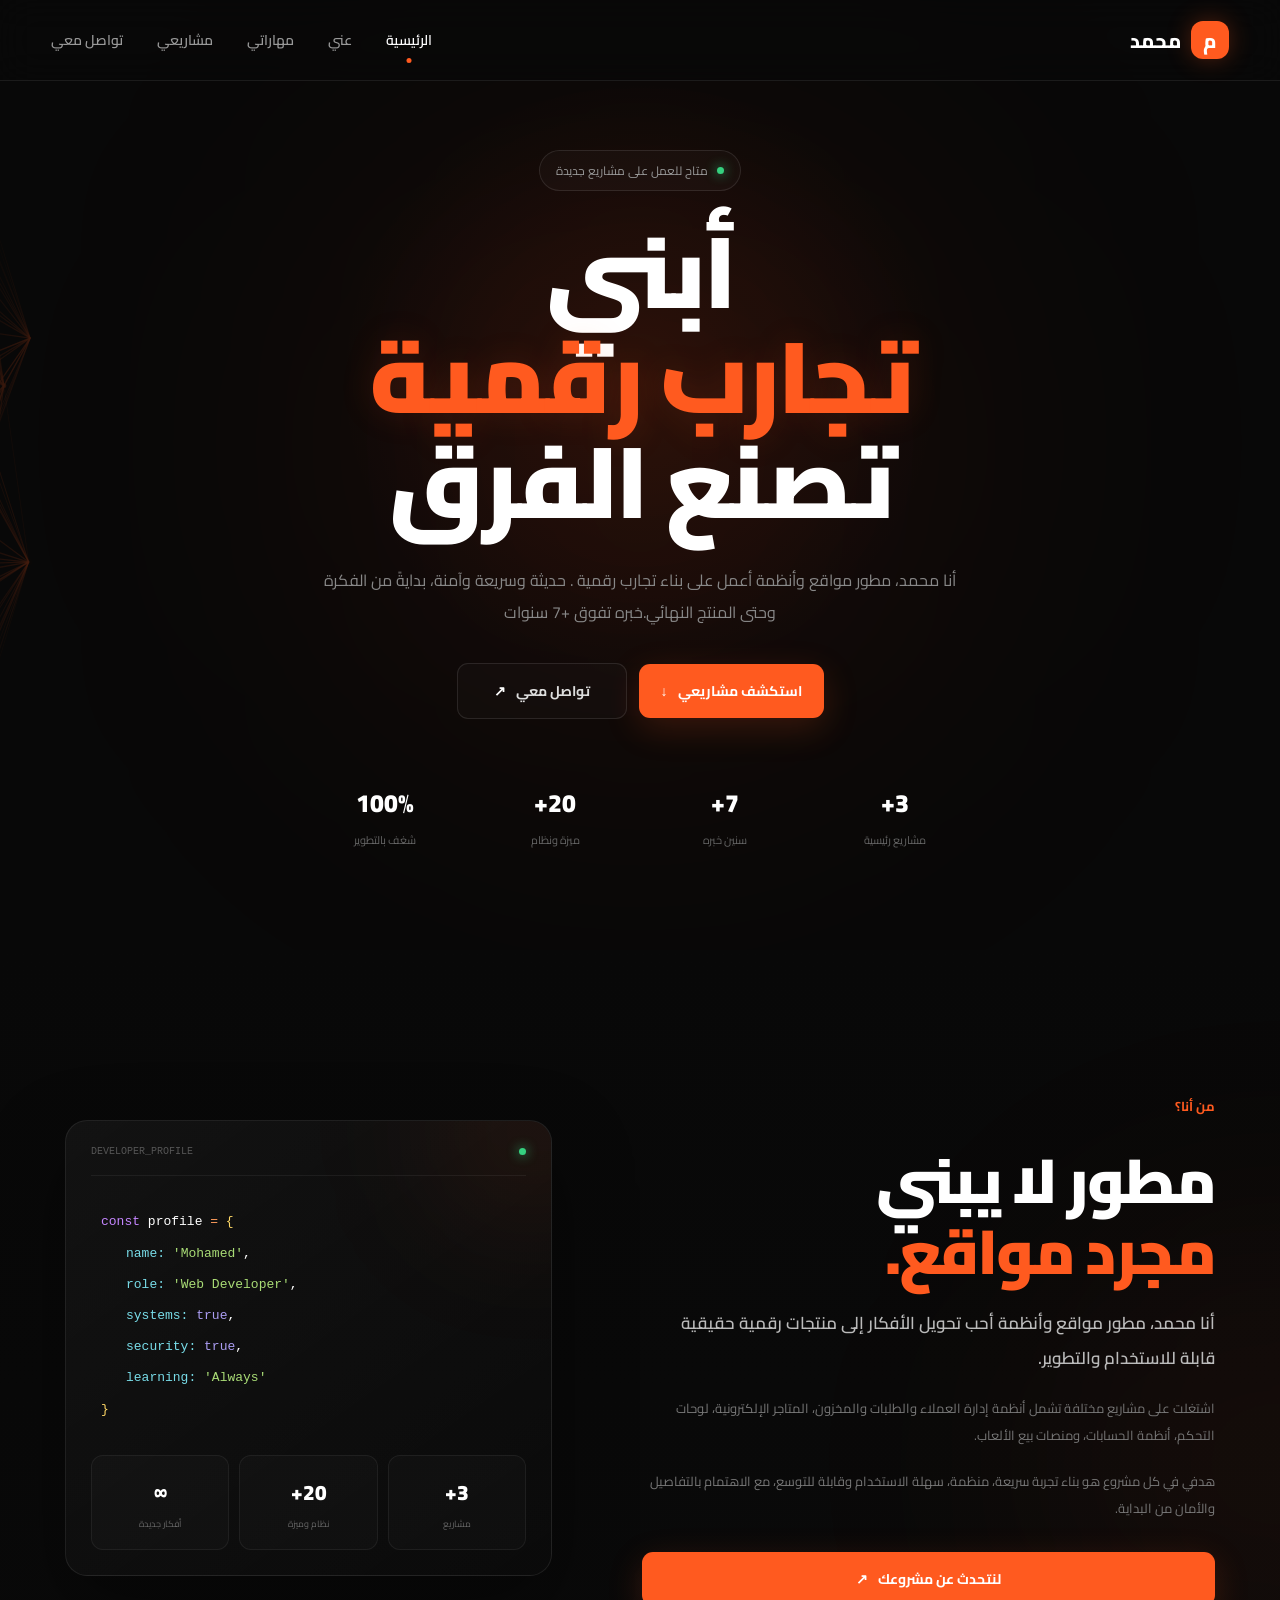
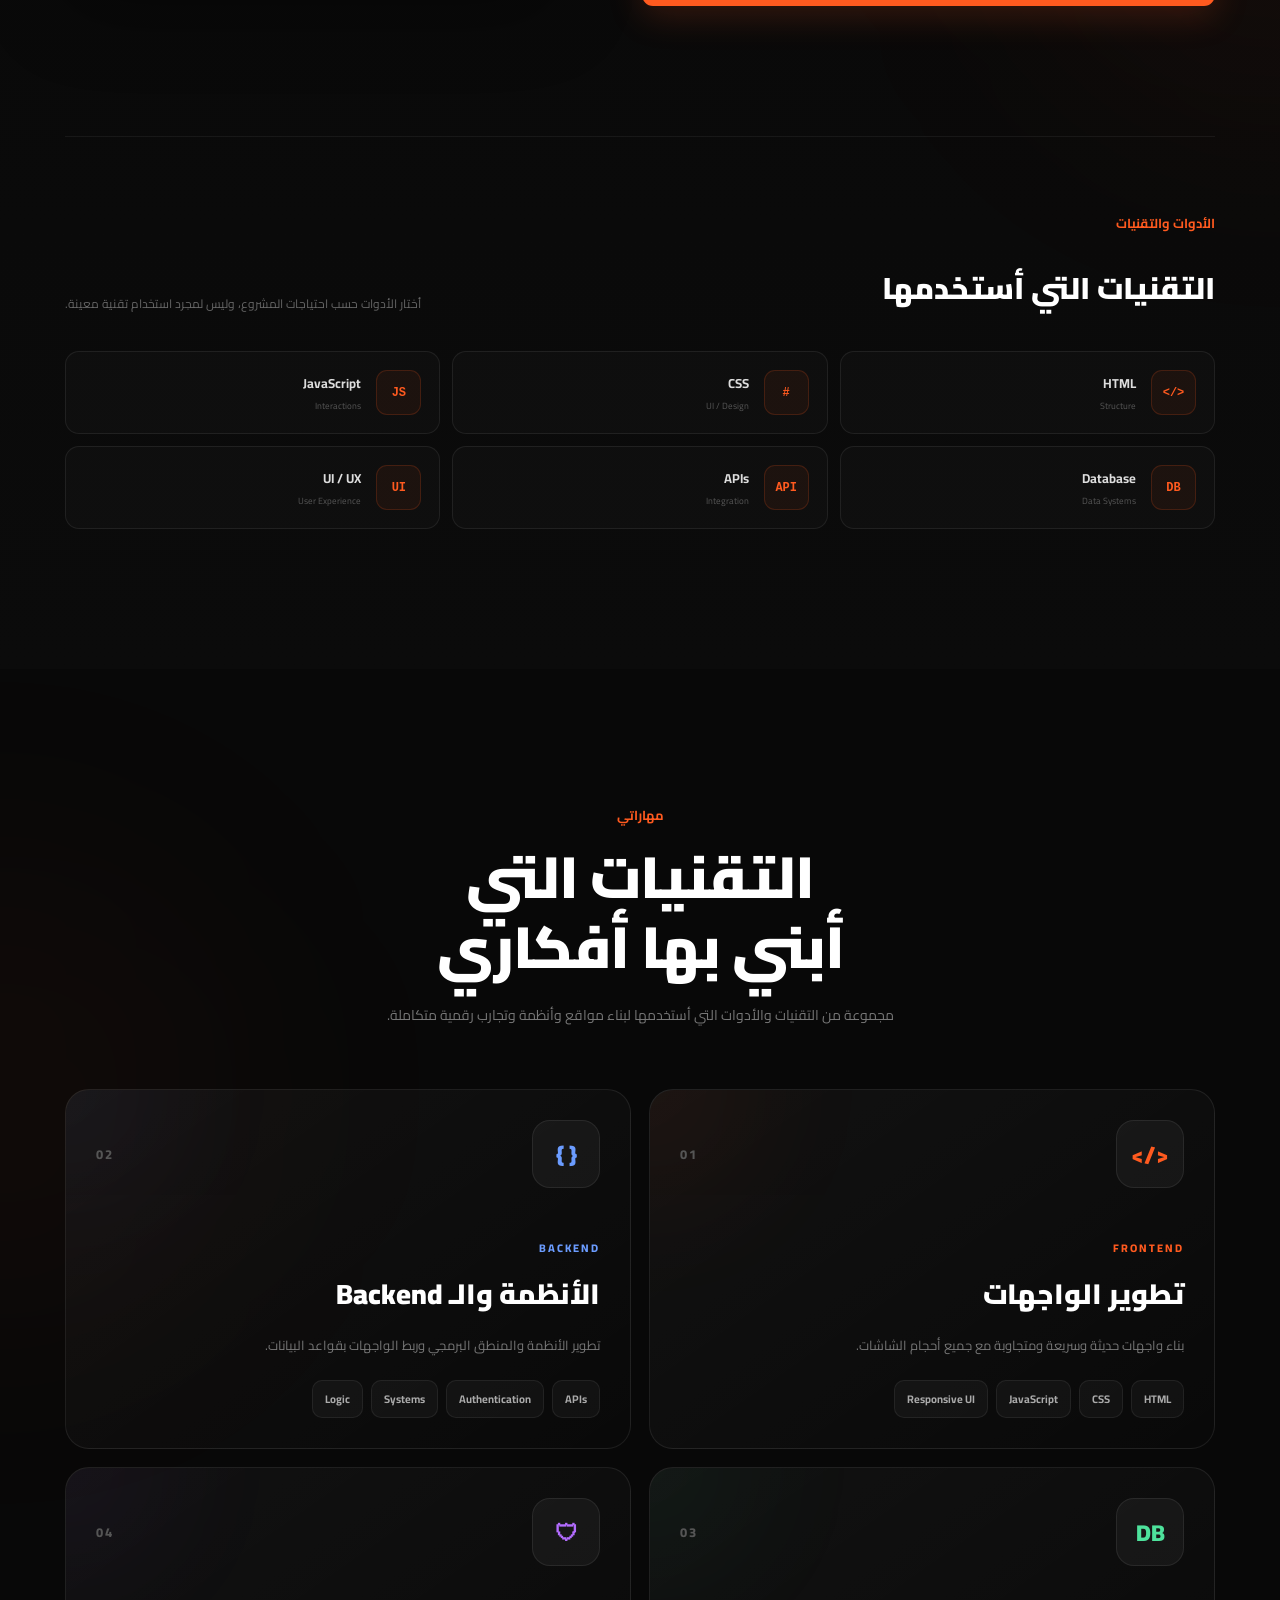
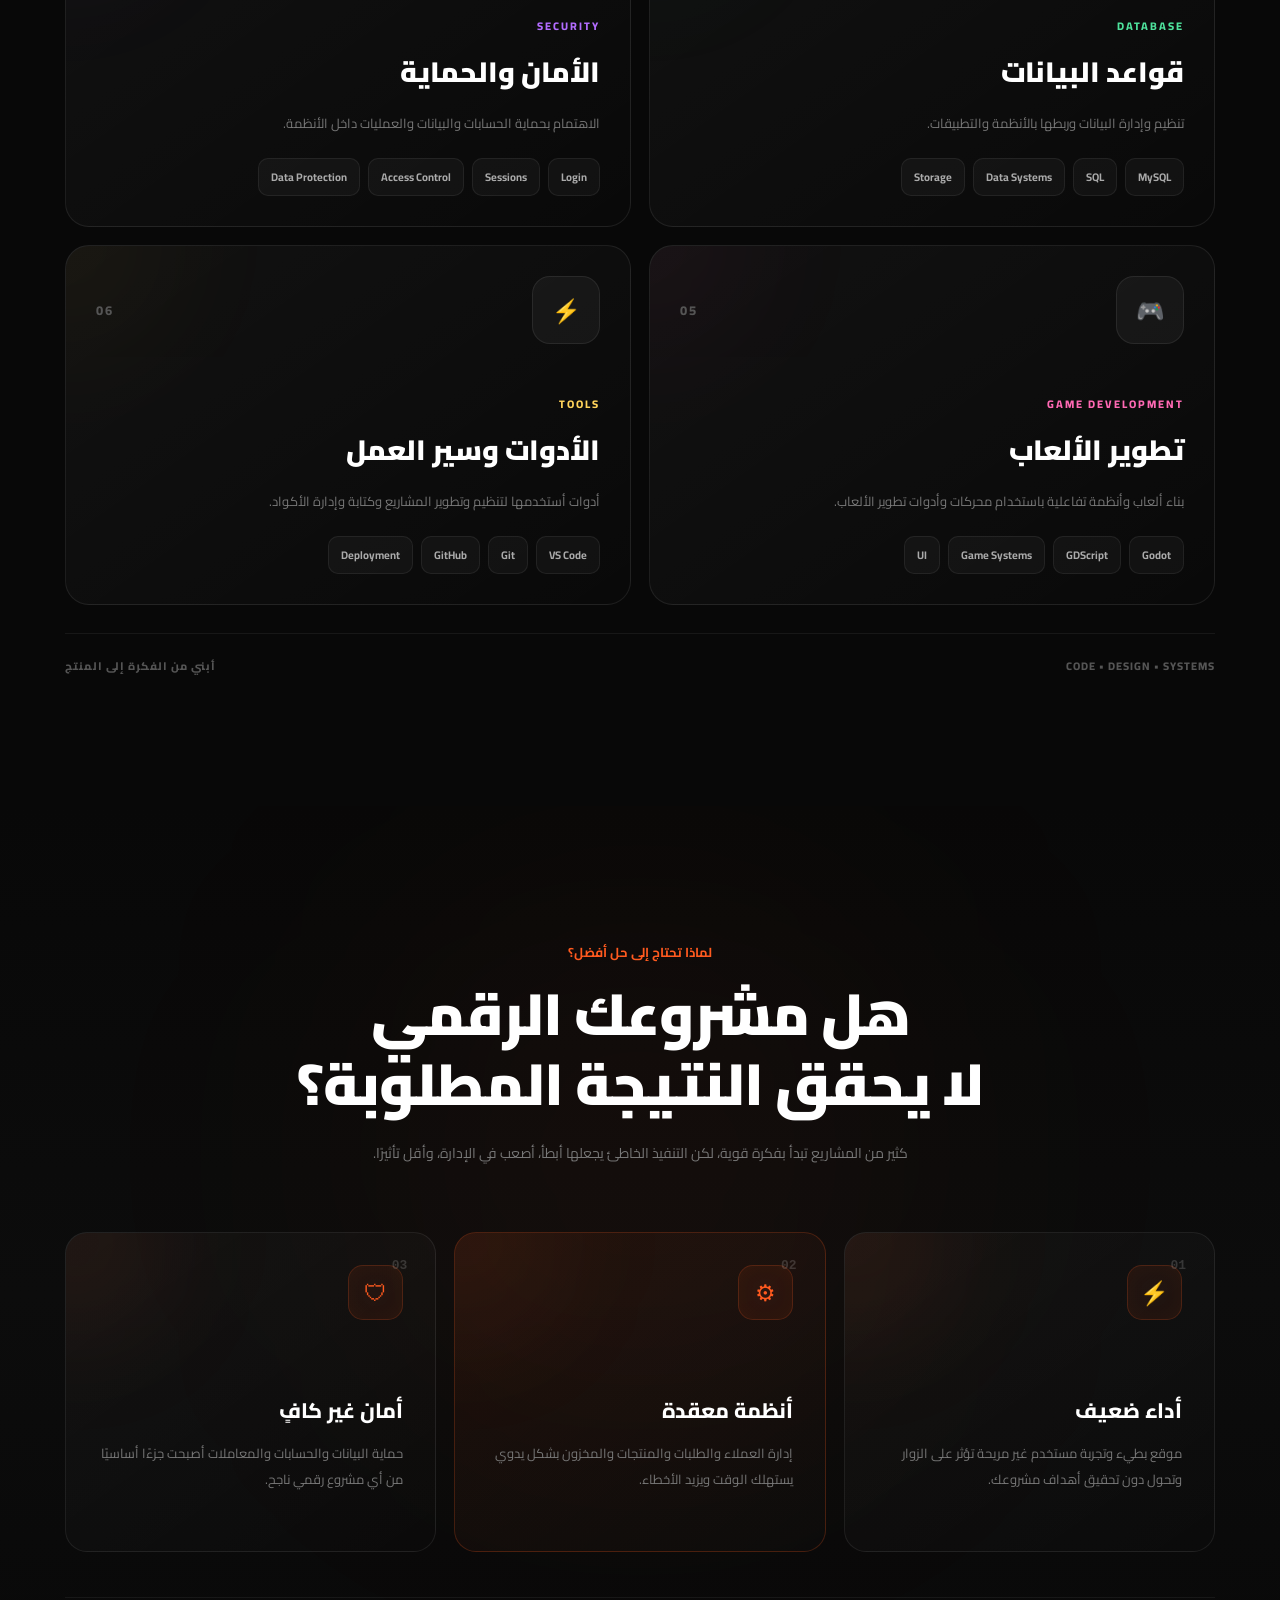
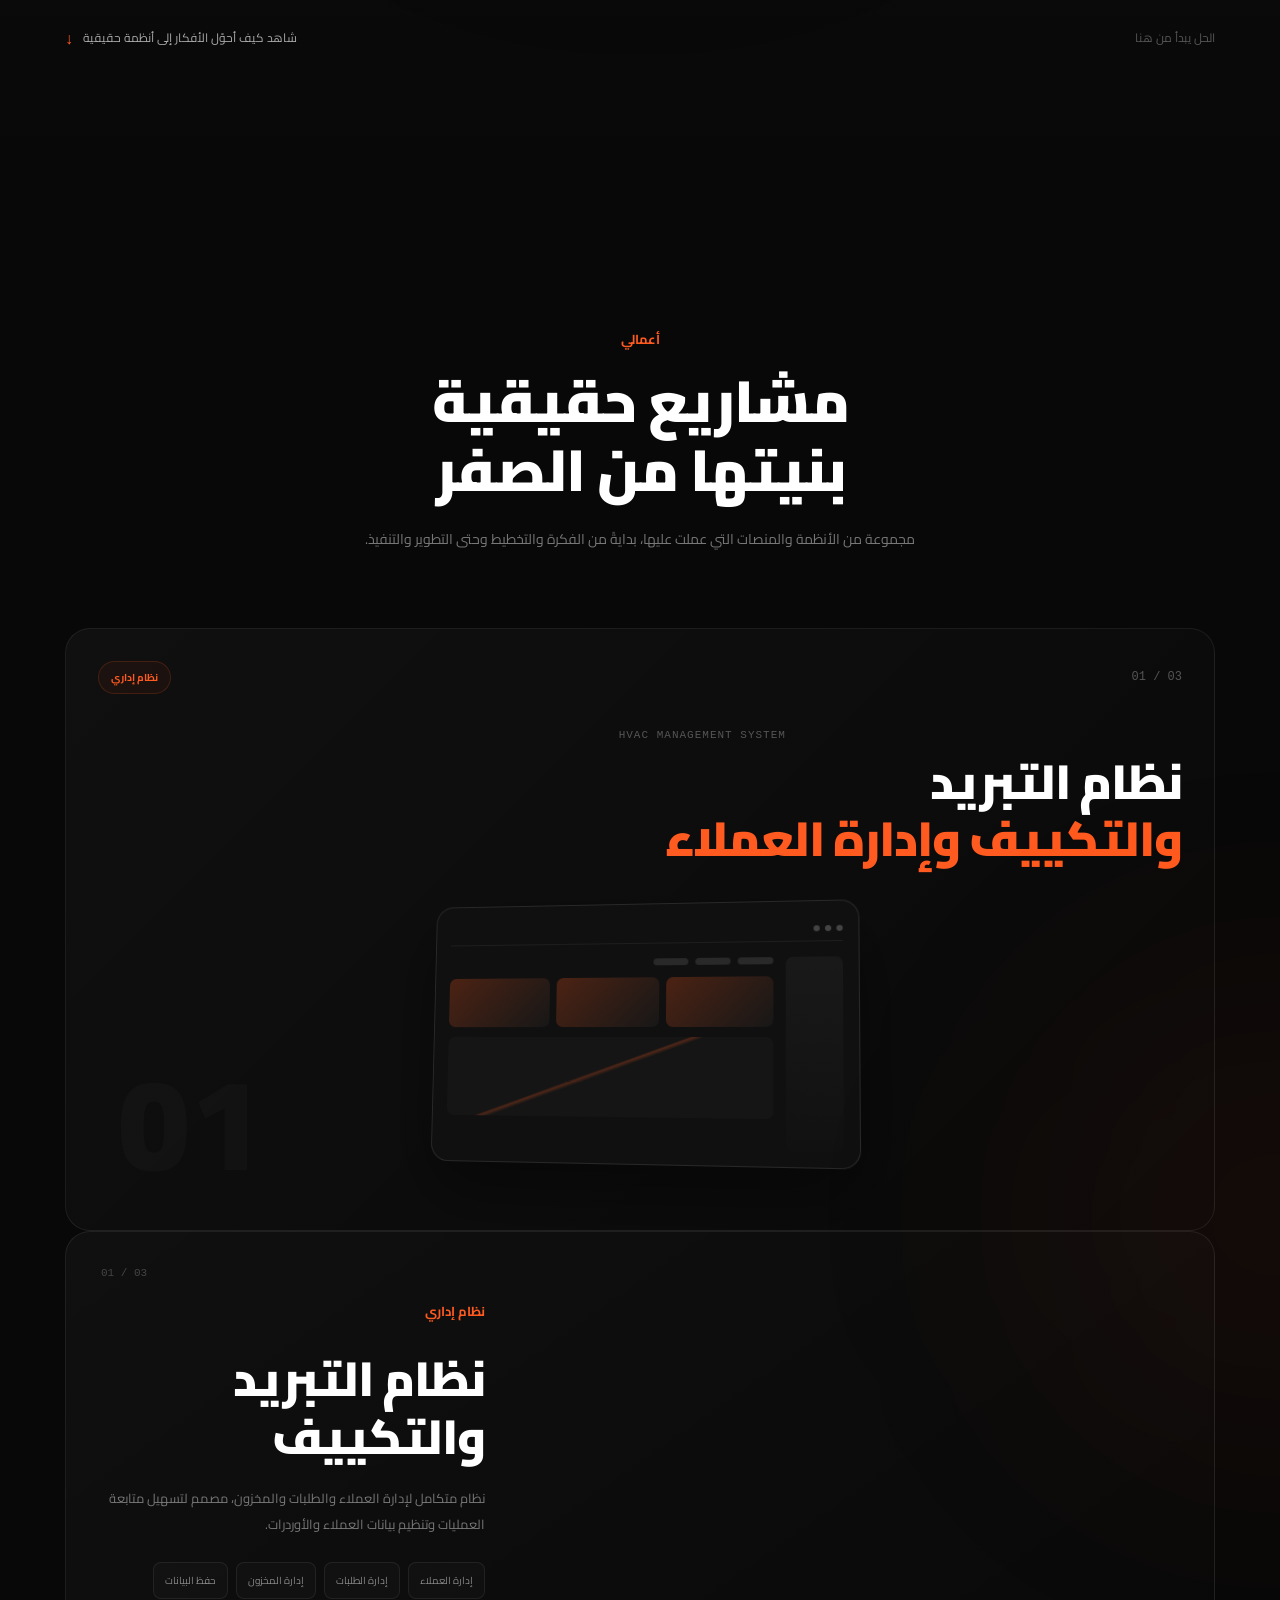
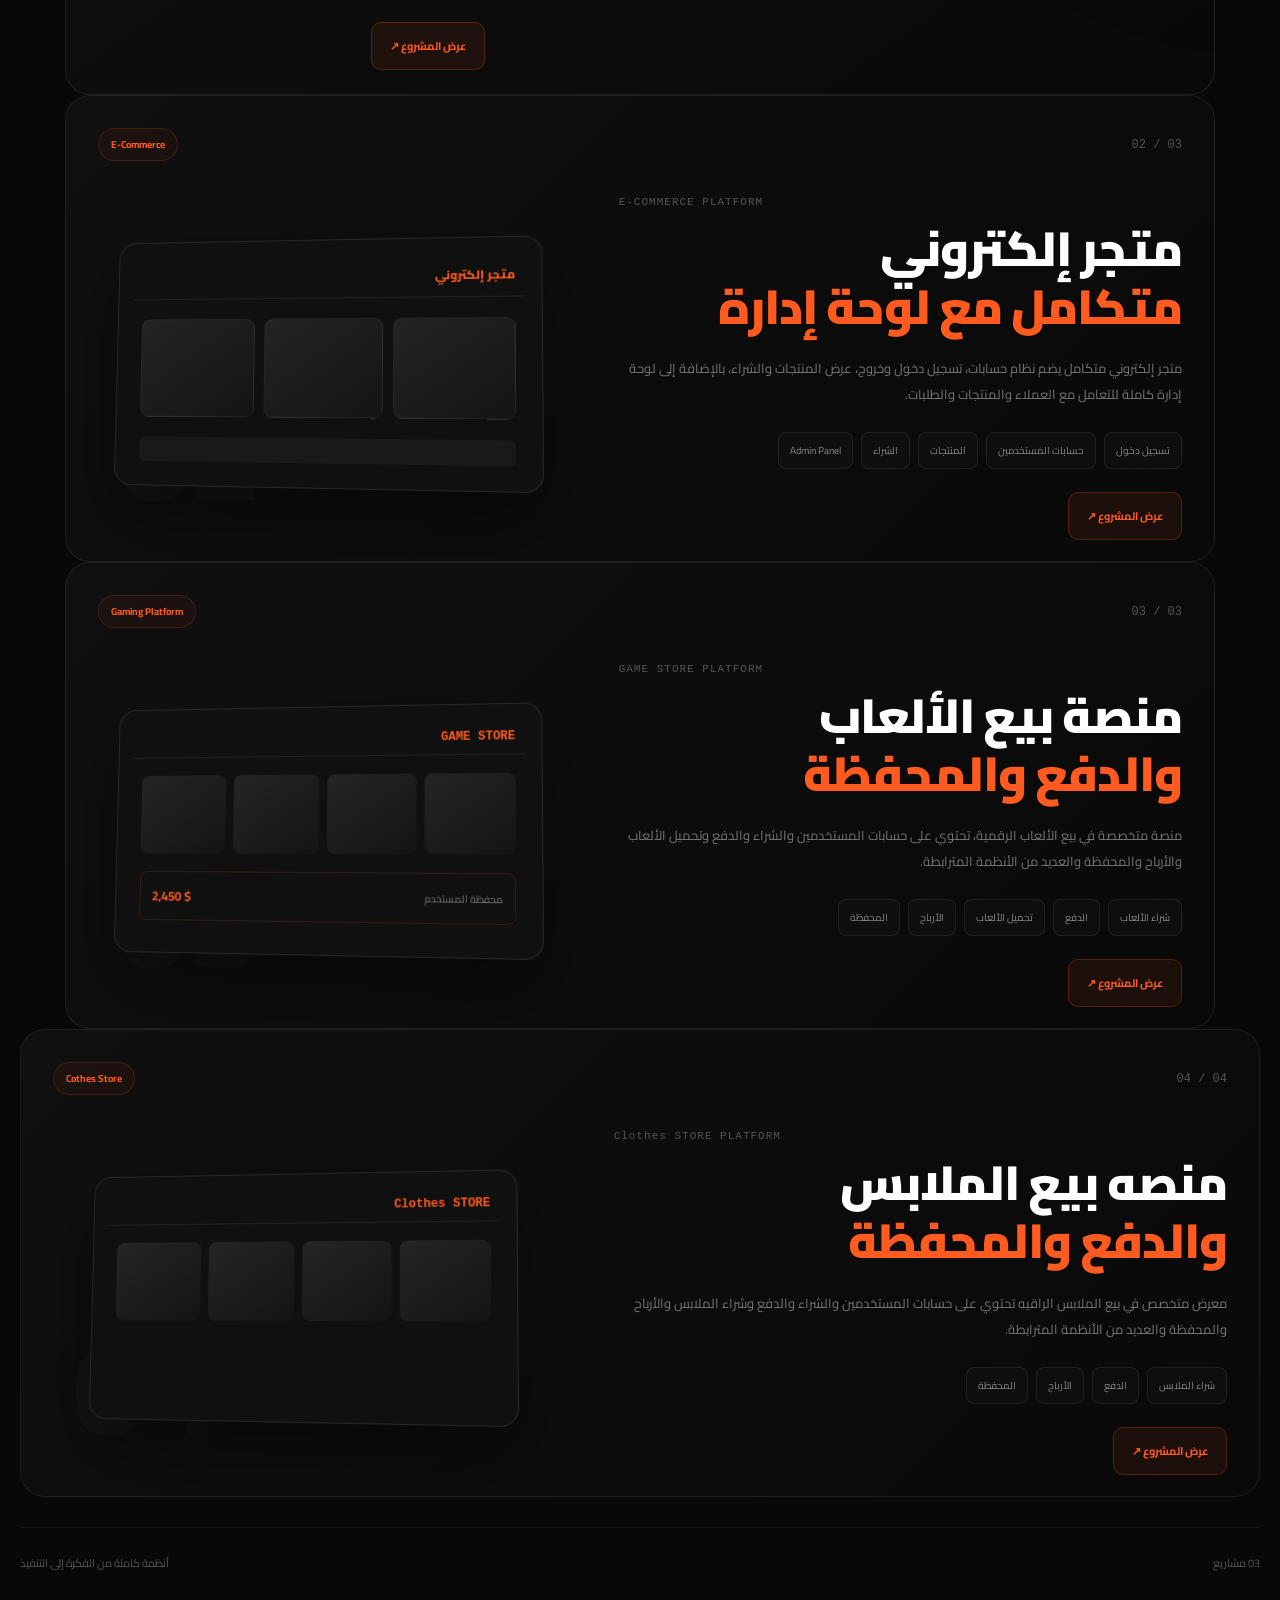
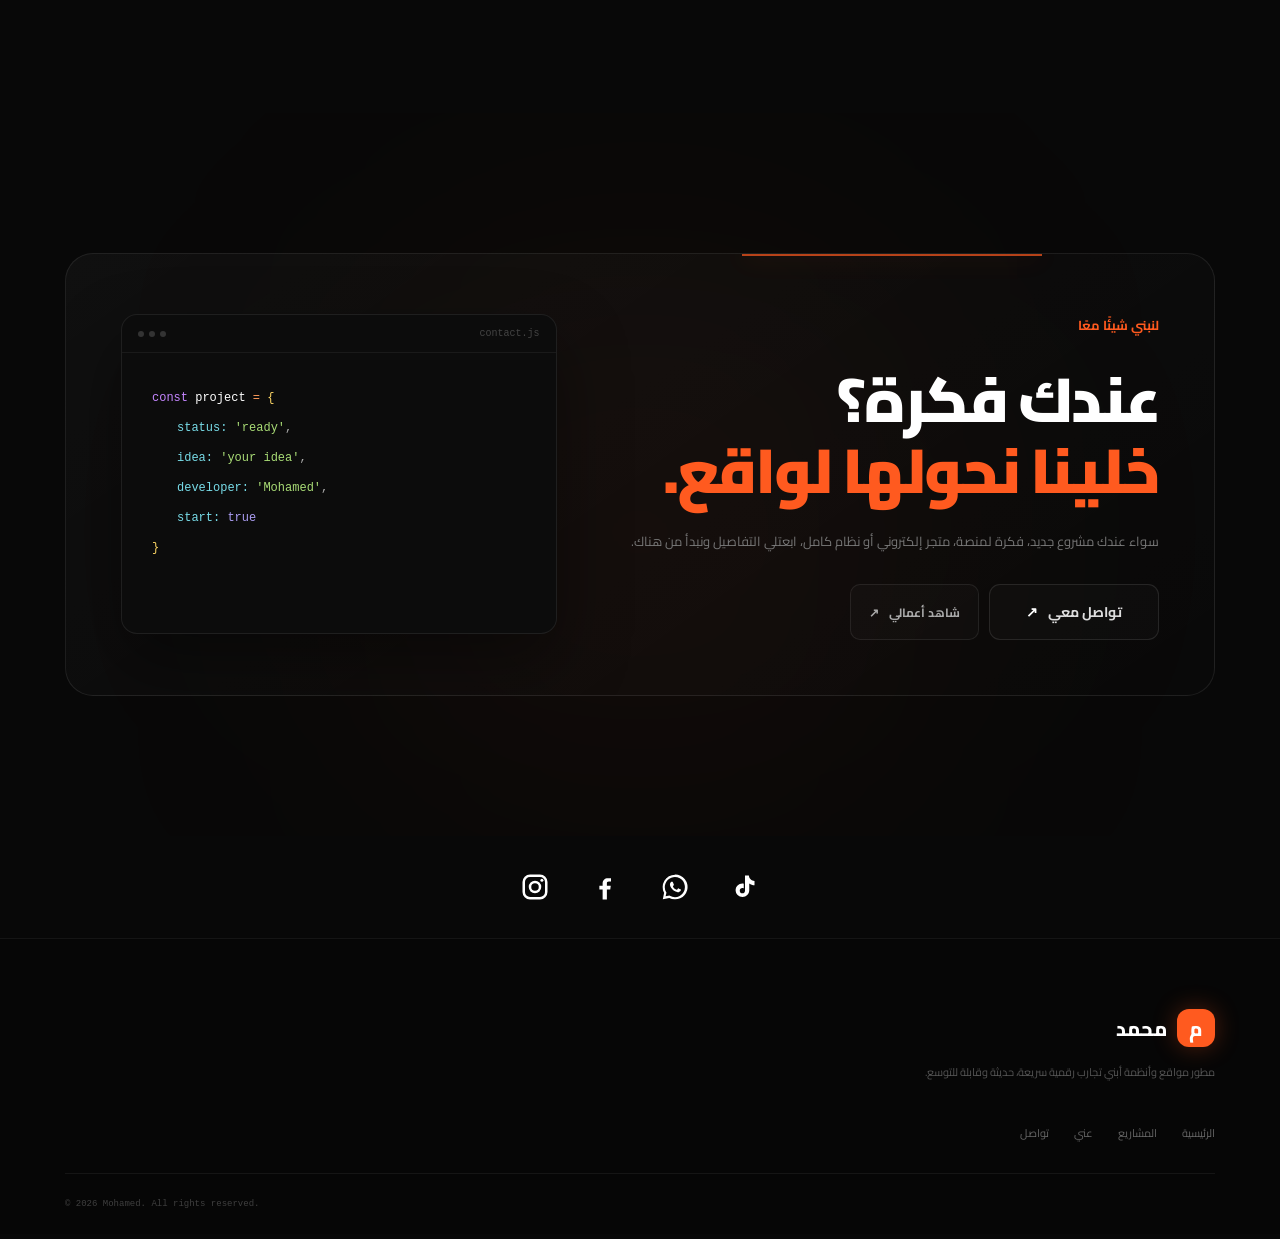
==== index.html @ 792672db "Add files via upload" ====
<!DOCTYPE html>
<html lang="ar" dir="rtl">

<head>

    <meta charset="UTF-8">

    <meta name="viewport" content="width=device-width, initial-scale=1.0">

    <title>محمد | Web Developer</title>

    <!-- CSS -->
    <link rel="stylesheet" href="./style.css">

    <!-- Google Font -->
    <link rel="preconnect" href="https://fonts.googleapis.com">
    <link rel="preconnect" href="https://fonts.gstatic.com" crossorigin>

    <link
        href="https://fonts.googleapis.com/css2?family=Cairo:wght@400;500;600;700;800;900&display=swap"
        rel="stylesheet"
    >

</head>

<body>

    <!-- NAVBAR -->

    <header class="navbar">

        <div class="nav-container">

            <a href="#home" class="logo">
                <span>م</span>
                محمد
            </a>

            <nav class="nav-links">

                <nav class="nav-links">

    <a href="#home" class="active">
        الرئيسية
    </a>

    <a href="#about">
        عني
    </a>

    <a href="#skills">
        مهاراتي
    </a>

    <a href="#projects">
        مشاريعي
    </a>

    

    <a href="#contact">
        تواصل معي
    </a>

</nav>
           

        </div>

    </header>


    <!-- HERO -->

    <main>

        <section class="hero" id="home">
<div class="network-background" aria-hidden="true">
    <canvas id="networkCanvas"></canvas>
</div>
            <div class="hero-bg"></div>

            <div class="hero-content">

                <div class="hero-badge">

                    <span></span>

                    متاح للعمل على مشاريع جديدة

                </div>
<div class="network-background" aria-hidden="true">
    <canvas id="networkCanvas"></canvas>
</div>

                <h1>

                    أبني

                    <strong>
                        تجارب رقمية
                    </strong>

                    تصنع الفرق

                </h1>


                <p>

                    أنا محمد، مطور مواقع وأنظمة أعمل على بناء تجارب رقمية
                   . حديثة وسريعة وآمنة، بدايةً من الفكرة وحتى المنتج النهائي.خبره تفوق +7 سنوات

                </p>


                <div class="hero-buttons">

                    <a href="#projects" class="btn primary">

                        استكشف مشاريعي

                        <span>↓</span>

                    </a>

<a href="#contact" class="btn secondary">
    تواصل معي
    <span>↗</span>
</a>                   
                </div>


                <div class="hero-stats">

                    <div class="stat">

                        <strong>3+</strong>

                        <span>
                            مشاريع رئيسية
                        </span>

                    </div>
<div class="stat">

                        <strong>7+</strong>

                        <span>
                           سنين خبره
                        </span>

                    </div>

                    <div class="stat">

                        <strong>20+</strong>

                        <span>
                            ميزة ونظام
                        </span>

                    </div>


                    <div class="stat">

                        <strong>100%</strong>

                        <span>
                            شغف بالتطوير
                        </span>

                    </div>

                </div>

            </div>

        </section>
        <!-- =========================
     ABOUT SECTION
========================= -->

<section class="about-section" id="about">

    <div class="section-container">

        <div class="about-grid">

            <!-- ABOUT CONTENT -->

            <div class="about-content">

                <span class="section-label">
                    من أنا؟
                </span>

                <h2>
                    مطور لا يبني
                    <span>مجرد مواقع.</span>
                </h2>

                <p class="about-intro">
                    أنا محمد، مطور مواقع وأنظمة أحب تحويل الأفكار
                    إلى منتجات رقمية حقيقية قابلة للاستخدام والتطوير.
                </p>

                <p>
                    اشتغلت على مشاريع مختلفة تشمل أنظمة إدارة العملاء
                    والطلبات والمخزون، المتاجر الإلكترونية، لوحات
                    التحكم، أنظمة الحسابات، ومنصات بيع الألعاب.
                </p>

                <p>
                    هدفي في كل مشروع هو بناء تجربة سريعة، منظمة،
                    سهلة الاستخدام وقابلة للتوسع، مع الاهتمام
                    بالتفاصيل والأمان من البداية.
                </p>

                <div class="about-actions">

                    <a href="#contact" class="btn primary">
                        لنتحدث عن مشروعك
                        <span>↗</span>
                    </a>

                </div>

            </div>


            <!-- ABOUT STATS -->

            <div class="about-panel">

                <div class="about-panel-top">

                    <span>
                        DEVELOPER_PROFILE
                    </span>

                    <span class="online-dot"></span>

                </div>


                <div class="profile-code">

                    <div>
                        <span class="code-purple">const</span>
                        <span class="code-white"> profile</span>
                        <span class="code-orange"> = </span>
                        <span class="code-yellow">{</span>
                    </div>

                    <div class="profile-line">
                        <span class="code-key">name:</span>
                        <span class="code-green">'Mohamed'</span>,
                    </div>

                    <div class="profile-line">
                        <span class="code-key">role:</span>
                        <span class="code-green">'Web Developer'</span>,
                    </div>

                    <div class="profile-line">
                        <span class="code-key">systems:</span>
                        <span class="code-blue">true</span>,
                    </div>

                    <div class="profile-line">
                        <span class="code-key">security:</span>
                        <span class="code-blue">true</span>,
                    </div>

                    <div class="profile-line">
                        <span class="code-key">learning:</span>
                        <span class="code-green">'Always'</span>
                    </div>

                    <div>
                        <span class="code-yellow">}</span>
                    </div>

                </div>


                <div class="about-mini-stats">

                    <div>
                        <strong>3+</strong>
                        <span>مشاريع</span>
                    </div>

                    <div>
                        <strong>20+</strong>
                        <span>نظام وميزة</span>
                    </div>

                    <div>
                        <strong>∞</strong>
                        <span>أفكار جديدة</span>
                    </div>

                </div>

            </div>

        </div>


        <!-- =========================
             TECHNOLOGIES
        ========================= -->

        <div class="tech-section">

            <div class="tech-heading">

                <div>

                    <span class="section-label">
                        الأدوات والتقنيات
                    </span>

                    <h3>
                        التقنيات التي أستخدمها
                    </h3>

                </div>

                <p>
                    أختار الأدوات حسب احتياجات المشروع،
                    وليس لمجرد استخدام تقنية معينة.
                </p>

            </div>


            <div class="tech-grid">

                <div class="tech-card">

                    <div class="tech-icon">
                        &lt;/&gt;
                    </div>

                    <div>
                        <strong>HTML</strong>
                        <span>Structure</span>
                    </div>

                </div>


                <div class="tech-card">

                    <div class="tech-icon">
                        #
                    </div>

                    <div>
                        <strong>CSS</strong>
                        <span>UI / Design</span>
                    </div>

                </div>


                <div class="tech-card">

                    <div class="tech-icon">
                        JS
                    </div>

                    <div>
                        <strong>JavaScript</strong>
                        <span>Interactions</span>
                    </div>

                </div>


                <div class="tech-card">

                    <div class="tech-icon">
                        DB
                    </div>

                    <div>
                        <strong>Database</strong>
                        <span>Data Systems</span>
                    </div>

                </div>


                <div class="tech-card">

                    <div class="tech-icon">
                        API
                    </div>

                    <div>
                        <strong>APIs</strong>
                        <span>Integration</span>
                    </div>

                </div>


                <div class="tech-card">

                    <div class="tech-icon">
                        UI
                    </div>

                    <div>
                        <strong>UI / UX</strong>
                        <span>User Experience</span>
                    </div>

                </div>

            </div>

        </div>

    </div>

</section>
<!-- =========================
     SKILLS SECTION
========================= -->

<section class="skills-section" id="skills">

    <div class="section-container">

        <div class="section-heading skills-heading">

            <span class="section-label">
                مهاراتي
            </span>

            <h2>
                التقنيات التي
                <span>أبني بها أفكاري</span>
            </h2>

            <p>
                مجموعة من التقنيات والأدوات التي أستخدمها
                لبناء مواقع وأنظمة وتجارب رقمية متكاملة.
            </p>

        </div>


        <div class="skills-grid">

            <!-- FRONTEND -->

            <article class="skill-card skill-orange">

                <div class="skill-top">

                    <div class="skill-icon">
                        &lt;/&gt;
                    </div>

                    <span class="skill-number">
                        01
                    </span>

                </div>

                <div class="skill-content">

                    <span class="skill-category">
                        FRONTEND
                    </span>

                    <h3>
                        تطوير الواجهات
                    </h3>

                    <p>
                        بناء واجهات حديثة وسريعة ومتجاوبة
                        مع جميع أحجام الشاشات.
                    </p>

                    <div class="skill-tags">

                        <span>HTML</span>
                        <span>CSS</span>
                        <span>JavaScript</span>
                        <span>Responsive UI</span>

                    </div>

                </div>

            </article>


            <!-- BACKEND -->

            <article class="skill-card skill-blue">

                <div class="skill-top">

                    <div class="skill-icon">
                        { }
                    </div>

                    <span class="skill-number">
                        02
                    </span>

                </div>

                <div class="skill-content">

                    <span class="skill-category">
                        BACKEND
                    </span>

                    <h3>
                        الأنظمة والـ Backend
                    </h3>

                    <p>
                        تطوير الأنظمة والمنطق البرمجي
                        وربط الواجهات بقواعد البيانات.
                    </p>

                    <div class="skill-tags">

                        <span>APIs</span>
                        <span>Authentication</span>
                        <span>Systems</span>
                        <span>Logic</span>

                    </div>

                </div>

            </article>


            <!-- DATABASE -->

            <article class="skill-card skill-green">

                <div class="skill-top">

                    <div class="skill-icon">
                        DB
                    </div>

                    <span class="skill-number">
                        03
                    </span>

                </div>

                <div class="skill-content">

                    <span class="skill-category">
                        DATABASE
                    </span>

                    <h3>
                        قواعد البيانات
                    </h3>

                    <p>
                        تنظيم وإدارة البيانات وربطها
                        بالأنظمة والتطبيقات.
                    </p>

                    <div class="skill-tags">

                        <span>MySQL</span>
                        <span>SQL</span>
                        <span>Data Systems</span>
                        <span>Storage</span>

                    </div>

                </div>

            </article>


            <!-- SECURITY -->

            <article class="skill-card skill-purple">

                <div class="skill-top">

                    <div class="skill-icon">
                        🛡
                    </div>

                    <span class="skill-number">
                        04
                    </span>

                </div>

                <div class="skill-content">

                    <span class="skill-category">
                        SECURITY
                    </span>

                    <h3>
                        الأمان والحماية
                    </h3>

                    <p>
                        الاهتمام بحماية الحسابات والبيانات
                        والعمليات داخل الأنظمة.
                    </p>

                    <div class="skill-tags">

                        <span>Login</span>
                        <span>Sessions</span>
                        <span>Access Control</span>
                        <span>Data Protection</span>

                    </div>

                </div>

            </article>


            <!-- GAME DEVELOPMENT -->

            <article class="skill-card skill-pink">

                <div class="skill-top">

                    <div class="skill-icon">
                        🎮
                    </div>

                    <span class="skill-number">
                        05
                    </span>

                </div>

                <div class="skill-content">

                    <span class="skill-category">
                        GAME DEVELOPMENT
                    </span>

                    <h3>
                        تطوير الألعاب
                    </h3>

                    <p>
                        بناء ألعاب وأنظمة تفاعلية باستخدام
                        محركات وأدوات تطوير الألعاب.
                    </p>

                    <div class="skill-tags">

                        <span>Godot</span>
                        <span>GDScript</span>
                        <span>Game Systems</span>
                        <span>UI</span>

                    </div>

                </div>

            </article>


            <!-- TOOLS -->

            <article class="skill-card skill-yellow">

                <div class="skill-top">

                    <div class="skill-icon">
                        ⚡
                    </div>

                    <span class="skill-number">
                        06
                    </span>

                </div>

                <div class="skill-content">

                    <span class="skill-category">
                        TOOLS
                    </span>

                    <h3>
                        الأدوات وسير العمل
                    </h3>

                    <p>
                        أدوات أستخدمها لتنظيم وتطوير المشاريع
                        وكتابة وإدارة الأكواد.
                    </p>

                    <div class="skill-tags">

                        <span>VS Code</span>
                        <span>Git</span>
                        <span>GitHub</span>
                        <span>Deployment</span>

                    </div>

                </div>

            </article>

        </div>


        <div class="skills-footer">

            <span>
                CODE • DESIGN • SYSTEMS
            </span>

            <span>
                أبني من الفكرة إلى المنتج
            </span>

        </div>

    </div>

</section>
<!-- =========================
     PROBLEM SECTION
========================= -->

<section class="problem-section" id="problems">

    <div class="section-container">

        <div class="section-heading">

            <span class="section-label">
                لماذا تحتاج إلى حل أفضل؟
            </span>

            <h2>
                هل مشروعك الرقمي
                <span>لا يحقق النتيجة المطلوبة؟</span>
            </h2>

            <p>
                كثير من المشاريع تبدأ بفكرة قوية، لكن التنفيذ الخاطئ
                يجعلها أبطأ، أصعب في الإدارة، وأقل تأثيرًا.
            </p>

        </div>


        <div class="problem-grid">

            <!-- Card 01 -->

            <article class="problem-card">

                <div class="problem-number">
                    01
                </div>

                <div class="problem-icon">
                    ⚡
                </div>

                <h3>
                    أداء ضعيف
                </h3>

                <p>
                    موقع بطيء وتجربة مستخدم غير مريحة تؤثر على
                    الزوار وتحول دون تحقيق أهداف مشروعك.
                </p>

                <div class="problem-line"></div>

            </article>


            <!-- Card 02 -->

            <article class="problem-card featured">

                <div class="problem-number">
                    02
                </div>

                <div class="problem-icon">
                    ⚙
                </div>

                <h3>
                    أنظمة معقدة
                </h3>

                <p>
                    إدارة العملاء والطلبات والمنتجات والمخزون
                    بشكل يدوي يستهلك الوقت ويزيد الأخطاء.
                </p>

                <div class="problem-line"></div>

            </article>


            <!-- Card 03 -->

            <article class="problem-card">

                <div class="problem-number">
                    03
                </div>

                <div class="problem-icon">
                    🛡
                </div>

                <h3>
                    أمان غير كافٍ
                </h3>

                <p>
                    حماية البيانات والحسابات والمعاملات أصبحت
                    جزءًا أساسيًا من أي مشروع رقمي ناجح.
                </p>

                <div class="problem-line"></div>

            </article>

        </div>


        <div class="problem-bottom">

            <span>
                الحل يبدأ من هنا
            </span>

            <a href="#projects">
                شاهد كيف أحوّل الأفكار إلى أنظمة حقيقية
                <span>↓</span>
            </a>

        </div>

    </div>

</section>
<!-- =========================
     PROJECTS SECTION
========================= -->

<section class="projects-section" id="projects">

    <div class="section-container">

        <div class="section-heading projects-heading">

            <span class="section-label">
                أعمالي
            </span>

            <h2>
                مشاريع حقيقية
                <span>بنيتها من الصفر</span>
            </h2>

            <p>
                مجموعة من الأنظمة والمنصات التي عملت عليها،
                بدايةً من الفكرة والتخطيط وحتى التطوير والتنفيذ.
            </p>

        </div>


        <div class="projects-list">

            <!-- PROJECT 01 -->

            <article class="project-card project-main">

                <div class="project-top">

                    <div class="project-index">
                        01 / 03
                    </div>

                    <div class="project-category">
                        نظام إداري
                    </div>

                </div>


                <div class="project-content">

                    <div class="project-info">

                        <span class="project-small-title">
                            HVAC MANAGEMENT SYSTEM
                        </span>

                        <h3>
                            نظام التبريد
                            <span>والتكييف وإدارة العملاء</span>
                        </h3>

                        
                        </div>

                    </div>


                    <div class="project-visual">

                        <div class="visual-number">
                            01
                        </div>

                        <div class="dashboard-shape">

                            <div class="dashboard-header">

                                <span></span>
                                <span></span>
                                <span></span>

                            </div>

                            <div class="dashboard-body">

                                <div class="dashboard-sidebar"></div>

                                <div class="dashboard-content">

                                    <div class="dashboard-row">
                                        <i></i>
                                        <i></i>
                                        <i></i>
                                    </div>

                                    <div class="dashboard-boxes">

                                        <div></div>
                                        <div></div>
                                        <div></div>

                                    </div>

                                    <div class="dashboard-chart"></div>

                                </div>

                            </div>

                        </div>

                    </div>

                </div>
<article class="project-showcase">

    <div class="project-media">

       
    </div>


    <div class="project-info">

        <span class="project-number">
            01 / 03
        </span>

        <span class="section-label">
            نظام إداري
        </span>

        <h3>
            نظام التبريد والتكييف
        </h3>

        <p>
            نظام متكامل لإدارة العملاء والطلبات
            والمخزون، مصمم لتسهيل متابعة العمليات
            وتنظيم بيانات العملاء والأوردرات.
        </p>


        <div class="project-features">

            <span>إدارة العملاء</span>
            <span>إدارة الطلبات</span>
            <span>إدارة المخزون</span>
            <span>حفظ البيانات</span>

        </div>


        <div class="project-actions">

           <a
    href="cooling.html"
    class="project-demo-btn"
>
    عرض المشروع
    <span>↗</span>
</a>

        </div>

    </div>


    


</article>

            </article>


            <!-- PROJECT 02 -->

            <article class="project-card">

                <div class="project-top">

                    <div class="project-index">
                        02 / 03
                    </div>

                    <div class="project-category">
                        E-Commerce
                    </div>

                </div>


                <div class="project-content">

                    <div class="project-info">

                        <span class="project-small-title">
                            E-COMMERCE PLATFORM
                        </span>

                        <h3>
                            متجر إلكتروني
                            <span>متكامل مع لوحة إدارة</span>
                        </h3>

                        <p>
                            متجر إلكتروني متكامل يضم نظام حسابات،
                            تسجيل دخول وخروج، عرض المنتجات والشراء،
                            بالإضافة إلى لوحة إدارة كاملة للتعامل
                            مع العملاء والمنتجات والطلبات.
                        </p>


                        <div class="project-features">

                            <span>تسجيل دخول</span>
                            <span>حسابات المستخدمين</span>
                            <span>المنتجات</span>
                            <span>الشراء</span>
                            <span>Admin Panel</span>

                        </div>


                        <div class="project-actions">

                           <a href="codexa.html" class="project-demo-btn">
    عرض المشروع
    <span>↗</span>
</a>

                        </div>

                    </div>


                    <div class="project-visual">

                        <div class="visual-number">
                            02
                        </div>

                        <div class="store-shape">

                            <div class="store-header">
                                متجر إلكتروني
                            </div>

                            <div class="store-products">

                                <div></div>
                                <div></div>
                                <div></div>

                            </div>

                            <div class="store-footer"></div>

                        </div>

                    </div>

                </div>
            </article>


            <!-- PROJECT 03 -->

            <article class="project-card">

                <div class="project-top">

                    <div class="project-index">
                        03 / 03
                    </div>

                    <div class="project-category">
                        Gaming Platform
                    </div>

                </div>


                <div class="project-content">

                    <div class="project-info">

                        <span class="project-small-title">
                            GAME STORE PLATFORM
                        </span>

                        <h3>
                            منصة بيع الألعاب
                            <span>والدفع والمحفظة</span>
                        </h3>

                        <p>
                            منصة متخصصة في بيع الألعاب الرقمية،
                            تحتوي على حسابات المستخدمين والشراء
                            والدفع وتحميل الألعاب والأرباح والمحفظة
                            والعديد من الأنظمة المترابطة.
                        </p>


                        <div class="project-features">

                            <span>شراء الألعاب</span>
                            <span>الدفع</span>
                            <span>تحميل الألعاب</span>
                            <span>الأرباح</span>
                            <span>المحفظة</span>

                        </div>


                        <div class="project-actions">

                            <a href="ecommerce.html" class="project-demo-btn">
    عرض المشروع
    <span>↗</span>
</a>

                        </div>

                    </div>


                    <div class="project-visual">

                        <div class="visual-number">
                            03
                        </div>

                        <div class="game-shape">

                            <div class="game-top">
                                GAME STORE
                            </div>

                            <div class="game-grid">

                                <div></div>
                                <div></div>
                                <div></div>
                                <div></div>

                            </div>

                            <div class="game-wallet">
                                محفظة المستخدم
                                <strong>$ 2,450</strong>
                            </div>

                        </div>

                    </div>

                </div>

            </article>

        </div>
<!-- PROJECT 04 -->

            <article class="project-card">

                <div class="project-top">

                    <div class="project-index">
                        04 / 04
                    </div>

                    <div class="project-category">
                        Cothes Store
                    </div>

                </div>


                <div class="project-content">

                    <div class="project-info">

                        <span class="project-small-title">
                            Clothes STORE PLATFORM
                        </span>

                        <h3>
                           منصه بيع الملابس 
                            <span>والدفع والمحفظة</span>
                        </h3>

                        <p>
                         معرض متخصص في بيع الملابس الراقيه  
                            تحتوي على حسابات المستخدمين والشراء
                            والدفع وشراء الملابس والأرباح والمحفظة
                            والعديد من الأنظمة المترابطة.
                        </p>


                        <div class="project-features">

                            <span>شراء الملابس </span>
                            <span>الدفع</span>
                            <span>الأرباح</span>
                            <span>المحفظة</span>

                        </div>


                        <div class="project-actions">

                            <a href="Untitled.html" class="project-demo-btn">
    عرض المشروع
    <span>↗</span>
</a>

                        </div>

                    </div>


                    <div class="project-visual">

                        <div class="visual-number">
                            04
                        </div>

                        <div class="game-shape">

                            <div class="game-top">
                                Clothes STORE
                            </div>

                            <div class="game-grid">

                                <div></div>
                                <div></div>
                                <div></div>
                                <div></div>

                            </div>

                            

                        </div>

                    </div>

                </div>

            </article>

        </div>


        <div class="projects-footer">

            <span>
                03 مشاريع
            </span>

            <span>
                أنظمة كاملة من الفكرة إلى التنفيذ
            </span>

        </div>

    </div>

</section>
<!-- =========================
     CONTACT SECTION
========================= -->

<section class="contact-section" id="contact">

    <div class="section-container">

        <div class="contact-box">

            <div class="contact-content">

                <span class="section-label">
                    لنبني شيئًا معًا
                </span>

                <h2>
                    عندك فكرة؟
                    <span>خلينا نحولها لواقع.</span>
                </h2>

                <p>
                    سواء عندك مشروع جديد، فكرة لمنصة، متجر إلكتروني
                    أو نظام كامل، ابعتلي التفاصيل ونبدأ من هناك.
                </p>

                <div class="contact-actions">

                    <a
    href="https://wa.me/201066963935"
    class="btn secondary"
    target="_blank"
    rel="noopener noreferrer"
>
    تواصل معي
    <span>↗</span>
</a>

                    <a
                        href="#projects"
                        class="contact-button secondary-contact"
                    >
                        شاهد أعمالي
                        <span>↗</span>
                    </a>

                </div>

            </div>


            <div class="contact-terminal">

                <div class="terminal-top">

                    <div class="terminal-dots">
                        <span></span>
                        <span></span>
                        <span></span>
                    </div>

                    <span>
                        contact.js
                    </span>

                </div>


                <div class="terminal-code">

                    <div>
                        <span class="code-purple">const</span>
                        <span class="code-white"> project</span>
                        <span class="code-orange"> = </span>
                        <span class="code-yellow">{</span>
                    </div>

                    <div class="terminal-line">
                        <span class="code-key">status:</span>
                        <span class="code-green">'ready'</span>,
                    </div>

                    <div class="terminal-line">
                        <span class="code-key">idea:</span>
                        <span class="code-green">'your idea'</span>,
                    </div>

                    <div class="terminal-line">
                        <span class="code-key">developer:</span>
                        <span class="code-green">'Mohamed'</span>,
                    </div>

                    <div class="terminal-line">
                        <span class="code-key">start:</span>
                        <span class="code-blue">true</span>
                    </div>

                    <div>
                        <span class="code-yellow">}</span>
                    </div>

                    <div class="terminal-cursor">
                        _
                    </div>

                </div>

            </div>

        </div>

    </div>

</section>

</main>

<div class="social-links">

    <!-- TikTok -->
    <a
    href="https://www.tiktok.com/@codexa.web0?_r=1&_t=ZS-999gXwJLxEm"
    class="social-link tiktok"
    target="_blank"
    rel="noopener noreferrer"
    aria-label="TikTok"
>

    <svg
        viewBox="0 0 24 24"
        xmlns="http://www.w3.org/2000/svg"
    >

        <path
            fill="currentColor"
            d="M19.6 7.2c-1.2-.1-2.3-.6-3.1-1.4-.8-.8-1.3-1.9-1.4-3.1H12v12.2c0 1.2-.9 2.1-2.1 2.1s-2.1-.9-2.1-2.1c0-1.2.9-2.1 2.1-2.1.4 0 .8.1 1.1.3V9.3c-.4-.1-.7-.1-1.1-.1-3 0-5.4 2.4-5.4 5.4S7 20 10 20s5.4-2.4 5.4-5.4V9.1c1.2.9 2.7 1.4 4.2 1.4V7.2z"
        />

    </svg>

</a>

    <!-- LinkedIn -->
    <a
    href="https://wa.me/201066963935"
    class="social-link whatsapp"
    target="_blank"
    rel="noopener noreferrer"
    aria-label="WhatsApp"
>

    <svg
        viewBox="0 0 32 32"
        xmlns="http://www.w3.org/2000/svg"
    >

        <path
            fill="currentColor"
            d="M16 2.8A13.2 13.2 0 0 0 4.4 22.2L3 29l6.9-1.4A13.2 13.2 0 1 0 16 2.8zm0 24a10.7 10.7 0 0 1-5.5-1.5l-.4-.2-4.1.8.9-4-.3-.4A10.7 10.7 0 1 1 16 26.8z"
        />

        <path
            fill="currentColor"
            d="M22 18.5c-.3-.2-1.8-.9-2.1-1-.3-.1-.5-.2-.7.2-.2.3-.8 1-.9 1.2-.2.2-.3.2-.6.1-1.6-.8-2.7-1.5-3.8-3.4-.3-.5.3-.5.8-1.7.1-.3.1-.5 0-.7-.1-.2-.7-1.7-1-2.3-.3-.6-.5-.5-.7-.5h-.6c-.2 0-.5.1-.8.4-.3.3-1 1-1 2.5s1 2.9 1.1 3.1c.1.2 2 3.1 4.8 4.3 1.8.8 2.5.9 3.4.8.5-.1 1.8-.7 2.1-1.4.3-.7.3-1.3.2-1.4-.1-.2-.3-.3-.6-.5z"
        />

    </svg>

</a>

    <!-- Facebook -->
   <a
    href="https://www.facebook.com/share/19FMngvhPf/"
    class="social-link facebook"
    target="_blank"
    rel="noopener noreferrer"
    aria-label="Facebook"
>

    <svg
        viewBox="0 0 24 24"
        xmlns="http://www.w3.org/2000/svg"
    >

        <path
            fill="currentColor"
            d="M13.5 22v-8h2.7l.4-3h-3.1V9.1c0-.9.3-1.5 1.6-1.5h1.7V5c-.3 0-1.4-.1-2.5-.1-2.5 0-4.2 1.5-4.2 4.3V11H7.5v3h2.6v8h3.4z"
        />

    </svg>

</a>

    <!-- Instagram -->
    <a
    href=""
    class="social-link instagram"
    target="_blank"
    rel="noopener noreferrer"
    aria-label="Instagram"
>

    <svg
        viewBox="0 0 24 24"
        xmlns="http://www.w3.org/2000/svg"
    >

        <rect
            x="3"
            y="3"
            width="18"
            height="18"
            rx="5"
            fill="none"
            stroke="currentColor"
            stroke-width="2"
        />

        <circle
            cx="12"
            cy="12"
            r="4"
            fill="none"
            stroke="currentColor"
            stroke-width="2"
        />

        <circle
            cx="17.5"
            cy="6.5"
            r="1.2"
            fill="currentColor"
        />

    </svg>

</a>
</div>
<!-- =========================
     FOOTER
========================= -->

<footer class="footer">

    <div class="footer-container">

        <div class="footer-brand">

            <a href="#home" class="logo">
                <span>م</span>
                محمد
            </a>

            <p>
                مطور مواقع وأنظمة أبني تجارب رقمية
                سريعة، حديثة وقابلة للتوسع.
            </p>

        </div>


        <div class="footer-links">

            <a href="#home">الرئيسية</a>

            <a href="#projects">المشاريع</a>

            <a href="#about">عني</a>

            <a href="#contact">تواصل</a>

        </div>


        <div class="footer-bottom">

            <span>
                © 2026 Mohamed. All rights reserved.
            </span>

            

        </div>

    </div>

</footer>
    </main>

<!-- SOCIAL LINKS -->
    <!-- JavaScript -->

    <script src="./script.js"></script>

</body>

</html>
---- style.css ----
/* =========================
   RESET
========================= */

* {
    margin: 0;
    padding: 0;
    box-sizing: border-box;
}

html {
    scroll-behavior: smooth;
}

body {
    font-family: "Cairo", sans-serif;
    background: #080808;
    color: #ffffff;
    overflow-x: hidden;
}

a {
    text-decoration: none;
    color: inherit;
}


/* =========================
   COLORS
========================= */

:root {
    --bg: #080808;
    --bg-soft: #101010;
    --orange: #ff5a1f;
    --orange-light: #ff7a3d;
    --white: #ffffff;
    --text: #eeeeee;
    --muted: #858585;
    --border: rgba(255, 255, 255, 0.08);
}


/* =========================
   NAVBAR
========================= */

.navbar {
    position: fixed;
    top: 0;
    right: 0;
    width: 100%;
    z-index: 1000;

    background: rgba(8, 8, 8, 0.75);
    backdrop-filter: blur(18px);

    border-bottom: 1px solid var(--border);
}

.nav-container {
    width: min(1200px, 92%);
    margin: auto;

    height: 80px;

    display: flex;
    align-items: center;
    justify-content: space-between;
}


/* Logo */

.logo {
    display: flex;
    align-items: center;
    gap: 10px;

    font-size: 20px;
    font-weight: 800;
}

.logo span {
    width: 38px;
    height: 38px;

    display: flex;
    align-items: center;
    justify-content: center;

    border-radius: 12px;

    background: var(--orange);
    color: white;

    box-shadow: 0 0 25px rgba(255, 90, 31, 0.3);
}


/* Nav Links */

.nav-links {
    display: flex;
    align-items: center;
    gap: 34px;
}

.nav-links a {
    position: relative;

    color: #999;

    font-size: 14px;
    font-weight: 600;

    transition: 0.3s ease;
}

.nav-links a:hover,
.nav-links a.active {
    color: white;
}

.nav-links a.active::after {
    content: "";

    position: absolute;

    bottom: -10px;
    right: 50%;

    width: 5px;
    height: 5px;

    transform: translateX(50%);

    background: var(--orange);

    border-radius: 50%;
}


/* Navbar Button */

.nav-button {
    display: flex;
    align-items: center;
    gap: 8px;

    padding: 10px 18px;

    border: 1px solid rgba(255, 90, 31, 0.35);
    border-radius: 10px;

    color: white;

    font-size: 13px;
    font-weight: 700;

    transition: 0.3s ease;
}

.nav-button span {
    color: var(--orange);
}

.nav-button:hover {
    background: var(--orange);
    border-color: var(--orange);
    transform: translateY(-2px);
}

.nav-button:hover span {
    color: white;
}

/* =================================
   HERO
================================= */

.hero {
    position: relative;

    min-height: 100vh;

    display: flex;
    align-items: center;
    justify-content: center;

    padding: 150px 20px 100px;

    overflow: hidden;

    background:
        radial-gradient(
            circle at 50% 40%,
            rgba(255, 75, 20, 0.10),
            transparent 35%
        ),
        #080808;
}


/* الخلفية */

.hero-bg {
    position: absolute;

    width: 600px;
    height: 600px;

    top: 15%;
    left: 50%;

    transform: translateX(-50%);

    background: rgba(255, 70, 20, 0.08);

    filter: blur(150px);

    border-radius: 50%;

    pointer-events: none;
}


/* المحتوى */

.hero-content {
    position: relative;
    z-index: 2;

    width: min(900px, 100%);

    display: flex;
    flex-direction: column;
    align-items: center;

    text-align: center;
}


/* Badge */

.hero-badge {
    display: flex;
    align-items: center;
    gap: 9px;

    padding: 8px 16px;

    margin-bottom: 28px;

    border: 1px solid rgba(255, 255, 255, 0.10);

    border-radius: 50px;

    background: rgba(255, 255, 255, 0.025);

    color: #999;

    font-size: 12px;

    animation: fadeDown 0.8s ease forwards;
}

.hero-badge span {
    width: 7px;
    height: 7px;

    border-radius: 50%;

    background: #35d07f;

    box-shadow: 0 0 12px #35d07f;

    animation: pulse 1.8s infinite;
}


/* العنوان */

.hero h1 {
    margin: 0;

    max-width: 850px;

    color: #fff;

    font-size: clamp(55px, 8vw, 100px);

    font-weight: 900;

    line-height: 1.05;

    letter-spacing: -3px;

    animation: fadeUp 0.9s ease forwards;
}

.hero h1 strong {
    display: block;

    color: #ff5a1f;

    font-weight: 900;

    text-shadow:
        0 0 35px rgba(255, 90, 31, 0.15);
}


/* الوصف */

.hero-content > p {
    max-width: 650px;

    margin-top: 30px;

    color: #888;

    font-size: 16px;

    line-height: 2;

    animation: fadeUp 1s ease forwards;
}


/* =================================
   BUTTONS
================================= */

.hero-buttons {
    display: flex;
    align-items: center;

    gap: 12px;

    margin-top: 35px;

    animation: fadeUp 1.1s ease forwards;
}

.btn {
    min-width: 170px;

    display: flex;
    align-items: center;
    justify-content: center;

    gap: 10px;

    padding: 14px 22px;

    border-radius: 11px;

    font-size: 14px;

    font-weight: 700;

    transition:
        transform 0.3s ease,
        box-shadow 0.3s ease,
        background 0.3s ease;
}

.btn.primary {
    color: #fff;

    background: #ff5a1f;

    box-shadow:
        0 10px 35px rgba(255, 90, 31, 0.18);
}

.btn.primary:hover {
    transform: translateY(-4px);

    box-shadow:
        0 15px 45px rgba(255, 90, 31, 0.30);
}

.btn.secondary {
    color: #ddd;

    border: 1px solid rgba(255, 255, 255, 0.10);

    background: rgba(255, 255, 255, 0.02);
}

.btn.secondary:hover {
    transform: translateY(-4px);

    border-color: rgba(255, 90, 31, 0.5);

    color: #fff;
}

.btn span {
    color: #fff;
}


/* =================================
   STATS
================================= */

.hero-stats {
    display: flex;
    align-items: center;
    justify-content: center;

    gap: 70px;

    margin-top: 60px;

    animation: fadeUp 1.2s ease forwards;
}

.stat {
    display: flex;
    flex-direction: column;

    align-items: center;

    min-width: 100px;
}

.stat strong {
    color: #fff;

    font-size: 25px;

    font-weight: 900;
}

.stat span {
    margin-top: 4px;

    color: #666;

    font-size: 11px;
}


/* =================================
   ANIMATIONS
================================= */

@keyframes fadeUp {

    from {
        opacity: 0;
        transform: translateY(30px);
    }

    to {
        opacity: 1;
        transform: translateY(0);
    }

}

@keyframes fadeDown {

    from {
        opacity: 0;
        transform: translateY(-20px);
    }

    to {
        opacity: 1;
        transform: translateY(0);
    }

}

@keyframes pulse {

    0% {
        box-shadow: 0 0 0 0 rgba(53, 208, 127, 0.5);
    }

    70% {
        box-shadow: 0 0 0 8px rgba(53, 208, 127, 0);
    }

    100% {
        box-shadow: 0 0 0 0 rgba(53, 208, 127, 0);
    }

}


/* =================================
   MOBILE
================================= */

@media (max-width: 600px) {

    .hero {
        padding: 120px 18px 70px;
    }

    .hero h1 {
        font-size: 48px;

        letter-spacing: -1.5px;
    }

    .hero-content > p {
        font-size: 13px;

        line-height: 1.9;
    }

    .hero-buttons {
        width: 100%;

        flex-direction: column;
    }

    .btn {
        width: 100%;
    }

    .hero-stats {
        width: 100%;

        gap: 15px;

        justify-content: space-between;
    }

    .stat strong {
        font-size: 20px;
    }

}
/* =========================
   HERO VISUAL
========================= */

.hero-visual {
    position: relative;

    width: min(700px, 100%);
    min-height: 0;

    display: flex;
    align-items: center;
    justify-content: center;

    margin: 0 auto;
}

.visual-glow {
    position: absolute;

    width: 320px;
    height: 320px;

    border-radius: 50%;

    background: var(--orange);

    filter: blur(130px);

    opacity: 0.11;
}


/* Code Card */

.code-card {
    width: 430px;

    position: relative;

    border: 1px solid rgba(255, 255, 255, 0.1);

    border-radius: 18px;

    background: rgba(18, 18, 18, 0.9);

    overflow: hidden;

    box-shadow:
        0 35px 80px rgba(0, 0, 0, 0.55),
        0 0 60px rgba(255, 90, 31, 0.07);

    transform: none;
    transition: 0.4s ease;
}


/* Code Top */

.code-top {
    height: 50px;

    display: flex;
    align-items: center;

    padding: 0 18px;

    border-bottom: 1px solid var(--border);

    background: #111;
}

.window-dots {
    display: flex;
    gap: 6px;
}

.window-dots span {
    width: 8px;
    height: 8px;

    border-radius: 50%;

    background: #444;
}

.code-title {
    margin-right: auto;
    margin-left: auto;

    color: #666;

    font-size: 11px;
    direction: ltr;
}


/* Code */

.code-content {
    direction: ltr;

    padding: 30px;

    font-family: monospace;

    font-size: 14px;

    line-height: 2.3;
}

.code-line {
    padding-left: 25px;
}

.code-purple {
    color: #c586ff;
}

.code-white {
    color: #fff;
}

.code-orange {
    color: #ff9d5c;
}

.code-yellow {
    color: #ffd866;
}

.code-key {
    color: #78dce8;
}

.code-green {
    color: #a9dc76;
}

.code-blue {
    color: #ab9df2;
}


/* Floating Cards */

.floating-card {
    position: absolute;

    display: flex;
    align-items: center;
    gap: 8px;

    padding: 11px 15px;

    border: 1px solid var(--border);
    border-radius: 12px;

    background: rgba(18, 18, 18, 0.9);

    backdrop-filter: blur(15px);

    color: #ddd;

    font-size: 11px;

    box-shadow: 0 15px 35px rgba(0, 0, 0, 0.35);
}

.floating-card span {
    font-size: 15px;
}

.card-one {
    top: 35px;
    right: -20px;
}

.card-two {
    bottom: 35px;
    left: -20px;
}


/* =========================
   RESPONSIVE
========================= */

@media (max-width: 900px) {

    .nav-links {
        display: none;
    }

    .hero-container {
        width: min(92%, 760px);
        gap: 55px;
    }

    .hero-content {
        width: 100%;
    }

    .hero h1 {
        font-size: clamp(45px, 10vw, 70px);
    }

    .hero-content > p {
        font-size: 14px;
    }

    .hero-stats {
        justify-content: center;
    }

    .hero-visual {
        width: min(620px, 100%);
    }

    .code-card {
        width: min(430px, 90vw);
    }
}


@media (max-width: 500px) {

    .nav-container {
        height: 70px;
    }

    .nav-button {
        display: none;
    }

    .hero {
        padding-top: 110px;
    }

    .hero h1 {
        font-size: 43px;
        letter-spacing: -1px;
    }

    .hero-buttons {
        width: 100%;

        flex-direction: column;
    }

    .primary-button,
    .secondary-button {
        width: 100%;
    }

    .hero-stats {
        width: 100%;
        justify-content: space-between;
        gap: 10px;
    }

    .stat {
        min-width: 0;
        flex: 1;
    }

    .stat strong {
        font-size: 18px;
    }

    .code-card {
        width: 100%;
        max-width: 430px;
    }

    .code-content {
        padding: 20px;
        font-size: 11px;
        overflow-x: auto;
    }

    .floating-card {
        display: none;
    }
}

/* =================================
   COMPATIBILITY WITH CURRENT HTML
================================= */

.primary-button,
.secondary-button {
    min-width: 170px;

    display: flex;
    align-items: center;
    justify-content: center;

    gap: 10px;

    padding: 14px 22px;

    border-radius: 11px;

    font-size: 14px;
    font-weight: 700;

    transition: 0.3s ease;
}

.primary-button {
    color: #fff;
    background: var(--orange);
    box-shadow: 0 10px 35px rgba(255, 90, 31, 0.18);
}

.primary-button:hover {
    transform: translateY(-4px);
    box-shadow: 0 15px 45px rgba(255, 90, 31, 0.30);
}

.secondary-button {
    color: #ddd;
    border: 1px solid rgba(255, 255, 255, 0.10);
    background: rgba(255, 255, 255, 0.02);
}

.secondary-button:hover {
    transform: translateY(-4px);
    border-color: rgba(255, 90, 31, 0.5);
    color: #fff;
}

@media (max-width: 500px) {
    .primary-button,
    .secondary-button {
        width: 100%;
    }
}
/* =========================
   PROBLEM SECTION
========================= */

.problem-section {
    position: relative;

    padding: 130px 20px;

    background:
        linear-gradient(
            180deg,
            #080808 0%,
            #0c0c0c 50%,
            #080808 100%
        );

    overflow: hidden;
}

.problem-section::before {
    content: "";

    position: absolute;

    width: 500px;
    height: 500px;

    top: 10%;
    left: 50%;

    transform: translateX(-50%);

    background: rgba(255, 90, 31, 0.055);

    filter: blur(140px);

    border-radius: 50%;

    pointer-events: none;
}


/* Container */

.section-container {
    position: relative;

    width: min(1150px, 100%);

    margin: auto;
}


/* Heading */

.section-heading {
    max-width: 720px;

    margin: 0 auto 65px;

    text-align: center;
}

.section-label {
    display: inline-block;

    margin-bottom: 15px;

    color: var(--orange);

    font-size: 13px;

    font-weight: 700;
}

.section-heading h2 {
    margin: 0;

    color: #fff;

    font-size: clamp(35px, 5vw, 58px);

    font-weight: 900;

    line-height: 1.2;

    letter-spacing: -1px;
}

.section-heading h2 span {
    display: block;

    color: #fff;
}

.section-heading p {
    max-width: 620px;

    margin: 20px auto 0;

    color: #777;

    font-size: 14px;

    line-height: 2;
}


/* Cards */

.problem-grid {
    display: grid;

    grid-template-columns:
        repeat(3, 1fr);

    gap: 18px;
}


.problem-card {
    position: relative;

    min-height: 320px;

    padding: 32px;

    display: flex;

    flex-direction: column;

    justify-content: flex-end;

    border: 1px solid rgba(255, 255, 255, 0.075);

    border-radius: 22px;

    background:
        linear-gradient(
            145deg,
            rgba(255, 255, 255, 0.035),
            rgba(255, 255, 255, 0.008)
        );

    overflow: hidden;

    transition:
        transform 0.4s ease,
        border-color 0.4s ease,
        box-shadow 0.4s ease;
}


.problem-card::before {
    content: "";

    position: absolute;

    width: 180px;
    height: 180px;

    top: -80px;
    left: -80px;

    background: rgba(255, 90, 31, 0.08);

    filter: blur(60px);

    border-radius: 50%;

    transition: 0.4s ease;
}


.problem-card:hover {
    transform: translateY(-8px);

    border-color: rgba(255, 90, 31, 0.35);

    box-shadow:
        0 25px 60px rgba(0, 0, 0, 0.35),
        0 0 35px rgba(255, 90, 31, 0.06);
}


.problem-card:hover::before {
    background: rgba(255, 90, 31, 0.16);
}


/* Featured */

.problem-card.featured {
    border-color: rgba(255, 90, 31, 0.22);

    background:
        linear-gradient(
            145deg,
            rgba(255, 90, 31, 0.07),
            rgba(255, 255, 255, 0.012)
        );
}


/* Number */

.problem-number {
    position: absolute;

    top: 25px;
    right: 28px;

    color: rgba(255, 255, 255, 0.16);

    font-family: monospace;

    font-size: 13px;

    font-weight: 700;

    direction: ltr;
}


/* Icon */

.problem-icon {
    width: 55px;
    height: 55px;

    display: flex;
    align-items: center;
    justify-content: center;

    margin-bottom: auto;

    border: 1px solid rgba(255, 90, 31, 0.2);

    border-radius: 15px;

    background: rgba(255, 90, 31, 0.07);

    color: var(--orange);

    font-size: 23px;

    box-shadow:
        inset 0 0 20px rgba(255, 90, 31, 0.04);
}


/* Title */

.problem-card h3 {
    margin-top: 35px;

    color: #fff;

    font-size: 21px;

    font-weight: 800;
}


/* Text */

.problem-card p {
    margin-top: 10px;

    color: #777;

    font-size: 13px;

    line-height: 2;
}


/* Orange line */

.problem-line {
    width: 0;
    height: 2px;

    margin-top: 25px;

    background: var(--orange);

    transition: width 0.4s ease;
}

.problem-card:hover .problem-line {
    width: 55px;
}


/* Bottom */

.problem-bottom {
    display: flex;

    align-items: center;

    justify-content: space-between;

    margin-top: 45px;

    padding-top: 25px;

    border-top: 1px solid rgba(255, 255, 255, 0.06);
}

.problem-bottom span {
    color: #555;

    font-size: 12px;
}

.problem-bottom a {
    display: flex;

    align-items: center;

    gap: 10px;

    color: #aaa;

    font-size: 12px;

    transition: 0.3s ease;
}

.problem-bottom a span {
    color: var(--orange);

    font-size: 16px;
}

.problem-bottom a:hover {
    color: #fff;
}


/* =========================
   PROBLEM RESPONSIVE
========================= */

@media (max-width: 850px) {

    .problem-grid {
        grid-template-columns: 1fr;
    }

    .problem-card {
        min-height: 280px;
    }

}


@media (max-width: 600px) {

    .problem-section {
        padding: 90px 18px;
    }

    .section-heading {
        margin-bottom: 45px;
    }

    .section-heading h2 {
        font-size: 34px;
    }

    .section-heading p {
        font-size: 13px;
    }

    .problem-card {
        min-height: 260px;

        padding: 25px;
    }

    .problem-bottom {
        flex-direction: column;

        align-items: flex-start;

        gap: 15px;
    }

}
/* =================================
   PROJECTS SECTION
================================= */

.projects-section {
    position: relative;

    padding: 140px 20px;

    background: #080808;

    overflow: hidden;
}

.projects-section::after {
    content: "";

    position: absolute;

    width: 500px;
    height: 500px;

    right: -250px;
    top: 25%;

    background: rgba(255, 90, 31, 0.05);

    filter: blur(130px);

    border-radius: 50%;

    pointer-events: none;
}


/* Heading */

.projects-heading {
    margin-bottom: 75px;
}


/* Projects List */

.projects-list {
    display: flex;
    flex-direction: column;

    gap: 25px;
}


/* Project Card */

.project-card {
    position: relative;

    padding: 32px;

    border: 1px solid rgba(255, 255, 255, 0.07);

    border-radius: 25px;

    background:
        linear-gradient(
            135deg,
            rgba(255, 255, 255, 0.035),
            rgba(255, 255, 255, 0.008)
        );

    overflow: hidden;

    transition:
        transform 0.45s ease,
        border-color 0.45s ease,
        box-shadow 0.45s ease;
}

.project-card:hover {
    transform: translateY(-6px);

    border-color: rgba(255, 90, 31, 0.25);

    box-shadow:
        0 30px 80px rgba(0, 0, 0, 0.4);
}


/* Top */

.project-top {
    display: flex;

    align-items: center;

    justify-content: space-between;

    margin-bottom: 35px;
}

.project-index {
    color: #555;

    font-family: monospace;

    font-size: 12px;

    direction: ltr;
}

.project-category {
    padding: 6px 12px;

    border: 1px solid rgba(255, 90, 31, 0.18);

    border-radius: 50px;

    color: var(--orange);

    background: rgba(255, 90, 31, 0.05);

    font-size: 10px;

    font-weight: 700;
}


/* Content */

.project-content {
    display: grid;

    grid-template-columns: 1fr 0.8fr;

    gap: 70px;

    align-items: center;
}


/* Info */

.project-small-title {
    color: #555;

    font-family: monospace;

    font-size: 11px;

    letter-spacing: 1px;

    direction: ltr;
}

.project-info h3 {
    margin-top: 13px;

    color: #fff;

    font-size: clamp(28px, 4vw, 46px);

    line-height: 1.2;

    font-weight: 900;

    letter-spacing: -1px;
}

.project-info h3 span {
    display: block;

    color: var(--orange);
}

.project-info p {
    max-width: 600px;

    margin-top: 20px;

    color: #777;

    font-size: 13px;

    line-height: 2;
}


/* Features */

.project-features {
    display: flex;

    flex-wrap: wrap;

    gap: 8px;

    margin-top: 25px;
}

.project-features span {
    padding: 7px 11px;

    border: 1px solid rgba(255, 255, 255, 0.07);

    border-radius: 8px;

    color: #888;

    background: rgba(255, 255, 255, 0.02);

    font-size: 10px;

    transition: 0.3s ease;
}

.project-features span:hover {
    color: #fff;

    border-color: rgba(255, 90, 31, 0.3);
}


/* Button */

.project-actions {
    margin-top: 30px;
}

.project-button {
    display: inline-flex;

    align-items: center;

    gap: 10px;

    padding: 12px 17px;

    border: 1px solid rgba(255, 255, 255, 0.09);

    border-radius: 10px;

    color: #ddd;

    font-size: 12px;

    font-weight: 700;

    transition: 0.3s ease;
}

.project-button span {
    color: var(--orange);
}

.project-button:hover {
    color: #fff;

    border-color: var(--orange);

    background: rgba(255, 90, 31, 0.06);

    transform: translateX(-4px);
}


/* =================================
   PROJECT VISUALS
================================= */

.project-visual {
    position: relative;

    min-height: 330px;

    display: flex;

    align-items: center;

    justify-content: center;
}

.visual-number {
    position: absolute;

    left: 20px;
    bottom: 10px;

    color: rgba(255, 255, 255, 0.025);

    font-size: 130px;

    font-weight: 900;

    line-height: 1;

    pointer-events: none;
}


/* Dashboard */

.dashboard-shape,
.store-shape,
.game-shape {
    width: min(430px, 100%);

    min-height: 250px;

    padding: 15px;

    border: 1px solid rgba(255, 255, 255, 0.1);

    border-radius: 18px;

    background: #101010;

    box-shadow:
        0 30px 70px rgba(0, 0, 0, 0.45);

    transform:
        perspective(900px)
        rotateY(-8deg)
        rotateX(4deg);

    transition: 0.5s ease;
}

.project-card:hover .dashboard-shape,
.project-card:hover .store-shape,
.project-card:hover .game-shape {
    transform:
        perspective(900px)
        rotateY(0deg)
        rotateX(0deg)
        translateY(-5px);
}


/* Dashboard Header */

.dashboard-header {
    height: 25px;

    display: flex;

    gap: 5px;

    align-items: center;

    border-bottom: 1px solid rgba(255, 255, 255, 0.06);
}

.dashboard-header span {
    width: 6px;
    height: 6px;

    border-radius: 50%;

    background: #444;
}


/* Dashboard Body */

.dashboard-body {
    display: flex;

    gap: 12px;

    padding-top: 15px;
}

.dashboard-sidebar {
    width: 55px;

    min-height: 190px;

    border-radius: 7px;

    background:
        linear-gradient(
            180deg,
            #191919,
            #111
        );
}

.dashboard-content {
    flex: 1;
}

.dashboard-row {
    display: flex;

    gap: 7px;

    margin-bottom: 12px;
}

.dashboard-row i {
    display: block;

    width: 35px;
    height: 7px;

    border-radius: 5px;

    background: #292929;
}

.dashboard-boxes {
    display: grid;

    grid-template-columns:
        repeat(3, 1fr);

    gap: 7px;
}

.dashboard-boxes div {
    height: 50px;

    border-radius: 7px;

    background:
        linear-gradient(
            135deg,
            rgba(255, 90, 31, 0.25),
            #171717
        );
}

.dashboard-chart {
    height: 80px;

    margin-top: 10px;

    border-radius: 7px;

    background:
        linear-gradient(
            160deg,
            transparent 45%,
            rgba(255, 90, 31, 0.25) 46%,
            transparent 48%
        ),
        #151515;
}


/* Store */

.store-header {
    padding: 10px;

    color: var(--orange);

    border-bottom: 1px solid rgba(255, 255, 255, 0.07);

    font-size: 12px;

    font-weight: 800;
}

.store-products {
    display: grid;

    grid-template-columns:
        repeat(3, 1fr);

    gap: 10px;

    padding: 20px 10px;
}

.store-products div {
    height: 100px;

    border-radius: 9px;

    background:
        linear-gradient(
            145deg,
            #242424,
            #141414
        );

    border: 1px solid rgba(255, 255, 255, 0.06);
}

.store-footer {
    height: 25px;

    margin: 0 10px;

    border-radius: 6px;

    background: #191919;
}


/* Game Store */

.game-top {
    padding: 10px;

    color: var(--orange);

    font-family: monospace;

    font-size: 12px;

    font-weight: 900;

    border-bottom: 1px solid rgba(255, 255, 255, 0.07);
}

.game-grid {
    display: grid;

    grid-template-columns:
        repeat(4, 1fr);

    gap: 8px;

    padding: 18px 10px;
}

.game-grid div {
    height: 80px;

    border-radius: 8px;

    background:
        linear-gradient(
            145deg,
            #252525,
            #141414
        );
}

.game-wallet {
    display: flex;

    align-items: center;

    justify-content: space-between;

    padding: 12px;

    margin: 0 10px;

    border: 1px solid rgba(255, 90, 31, 0.15);

    border-radius: 8px;

    color: #777;

    font-size: 10px;
}

.game-wallet strong {
    color: var(--orange);

    font-size: 13px;
}


/* Footer */

.projects-footer {
    display: flex;

    align-items: center;

    justify-content: space-between;

    margin-top: 30px;

    padding-top: 25px;

    border-top: 1px solid rgba(255, 255, 255, 0.06);

    color: #555;

    font-size: 11px;
}


/* =================================
   RESPONSIVE
================================= */

@media (max-width: 850px) {

    .project-content {
        grid-template-columns: 1fr;

        gap: 40px;
    }

    .project-visual {
        order: -1;

        min-height: 280px;
    }

    .project-info {
        text-align: right;
    }

}


@media (max-width: 600px) {

    .projects-section {
        padding: 90px 18px;
    }

    .project-card {
        padding: 22px;

        border-radius: 18px;
    }

    .project-top {
        margin-bottom: 25px;
    }

    .project-info h3 {
        font-size: 29px;
    }

    .project-info p {
        font-size: 12px;
    }

    .project-visual {
        min-height: 220px;
    }

    .dashboard-shape,
    .store-shape,
    .game-shape {
        min-height: 210px;

        transform: none;
    }

    .visual-number {
        font-size: 80px;
    }

    .projects-footer {
        flex-direction: column;

        align-items: flex-start;

        gap: 8px;
    }

}
/* =================================
   ABOUT SECTION
================================= */

.about-section {
    position: relative;

    padding: 140px 20px;

    background:
        linear-gradient(
            180deg,
            #080808,
            #0b0b0b
        );

    overflow: hidden;
}

.about-section::before {
    content: "";

    position: absolute;

    width: 500px;
    height: 500px;

    right: -250px;
    top: 20%;

    background: rgba(255, 90, 31, 0.05);

    filter: blur(130px);

    border-radius: 50%;
}


/* =================================
   ABOUT GRID
================================= */

.about-grid {
    display: grid;

    grid-template-columns:
        1fr 0.85fr;

    gap: 90px;

    align-items: center;
}


/* =================================
   ABOUT CONTENT
================================= */

.about-content {
    position: relative;

    z-index: 2;
}

.about-content h2 {
    margin-top: 12px;

    color: #fff;

    font-size: clamp(38px, 5vw, 62px);

    font-weight: 900;

    line-height: 1.15;

    letter-spacing: -2px;
}

.about-content h2 span {
    display: block;

    color: var(--orange);
}

.about-intro {
    margin-top: 25px;

    color: #bbb !important;

    font-size: 17px !important;

    font-weight: 600;
}

.about-content p {
    max-width: 600px;

    margin-top: 18px;

    color: #777;

    font-size: 13px;

    line-height: 2.1;
}

.about-actions {
    margin-top: 30px;
}


/* =================================
   PROFILE PANEL
================================= */

.about-panel {
    position: relative;

    padding: 25px;

    border: 1px solid rgba(255, 255, 255, 0.08);

    border-radius: 22px;

    background:
        linear-gradient(
            145deg,
            rgba(255, 255, 255, 0.045),
            rgba(255, 255, 255, 0.008)
        );

    box-shadow:
        0 30px 80px rgba(0, 0, 0, 0.4);

    overflow: hidden;
}

.about-panel::before {
    content: "";

    position: absolute;

    width: 180px;
    height: 180px;

    top: -80px;
    right: -70px;

    background: rgba(255, 90, 31, 0.10);

    filter: blur(70px);

    border-radius: 50%;
}


/* Panel Top */

.about-panel-top {
    position: relative;

    display: flex;

    align-items: center;

    justify-content: space-between;

    padding-bottom: 18px;

    border-bottom: 1px solid rgba(255, 255, 255, 0.06);

    color: #555;

    font-family: monospace;

    font-size: 10px;

    direction: ltr;
}

.online-dot {
    width: 7px;
    height: 7px;

    border-radius: 50%;

    background: #35d07f;

    box-shadow: 0 0 12px #35d07f;
}


/* =================================
   PROFILE CODE
================================= */

.profile-code {
    position: relative;

    padding: 30px 10px;

    direction: ltr;

    font-family: monospace;

    font-size: 13px;

    line-height: 2.4;
}

.profile-line {
    padding-left: 25px;
}

.code-purple {
    color: #c586ff;
}

.code-white {
    color: #fff;
}

.code-orange {
    color: #ff9d5c;
}

.code-yellow {
    color: #ffd866;
}

.code-key {
    color: #78dce8;
}

.code-green {
    color: #a9dc76;
}

.code-blue {
    color: #ab9df2;
}


/* =================================
   MINI STATS
================================= */

.about-mini-stats {
    position: relative;

    display: grid;

    grid-template-columns:
        repeat(3, 1fr);

    gap: 10px;
}

.about-mini-stats div {
    padding: 17px 10px;

    border: 1px solid rgba(255, 255, 255, 0.06);

    border-radius: 12px;

    background: rgba(255, 255, 255, 0.02);

    text-align: center;
}

.about-mini-stats strong {
    display: block;

    color: #fff;

    font-size: 21px;

    font-weight: 900;
}

.about-mini-stats span {
    display: block;

    margin-top: 3px;

    color: #666;

    font-size: 9px;
}


/* =================================
   TECHNOLOGIES
================================= */

.tech-section {
    margin-top: 130px;

    padding-top: 70px;

    border-top: 1px solid rgba(255, 255, 255, 0.06);
}

.tech-heading {
    display: flex;

    align-items: flex-end;

    justify-content: space-between;

    gap: 30px;

    margin-bottom: 35px;
}

.tech-heading h3 {
    margin-top: 10px;

    color: #fff;

    font-size: 30px;

    font-weight: 900;
}

.tech-heading p {
    max-width: 380px;

    color: #666;

    font-size: 12px;

    line-height: 1.9;

    text-align: left;
}


/* =================================
   TECH GRID
================================= */

.tech-grid {
    display: grid;

    grid-template-columns:
        repeat(3, 1fr);

    gap: 12px;
}

.tech-card {
    display: flex;

    align-items: center;

    gap: 15px;

    padding: 18px;

    border: 1px solid rgba(255, 255, 255, 0.07);

    border-radius: 14px;

    background: rgba(255, 255, 255, 0.018);

    transition:
        transform 0.3s ease,
        border-color 0.3s ease,
        background 0.3s ease;
}

.tech-card:hover {
    transform: translateY(-5px);

    border-color: rgba(255, 90, 31, 0.3);

    background: rgba(255, 90, 31, 0.035);
}

.tech-icon {
    width: 45px;
    height: 45px;

    flex-shrink: 0;

    display: flex;

    align-items: center;
    justify-content: center;

    border: 1px solid rgba(255, 90, 31, 0.18);

    border-radius: 11px;

    background: rgba(255, 90, 31, 0.06);

    color: var(--orange);

    font-family: monospace;

    font-size: 12px;

    font-weight: 900;
}

.tech-card strong {
    display: block;

    color: #ddd;

    font-size: 13px;
}

.tech-card span {
    display: block;

    margin-top: 2px;

    color: #555;

    font-size: 9px;
}


/* =================================
   ABOUT RESPONSIVE
================================= */

@media (max-width: 850px) {

    .about-grid {
        grid-template-columns: 1fr;

        gap: 55px;
    }

    .about-content {
        text-align: center;
    }

    .about-content .section-label {
        display: inline-block;
    }

    .about-content p {
        margin-left: auto;
        margin-right: auto;
    }

    .about-actions {
        display: flex;

        justify-content: center;
    }

    .tech-heading {
        flex-direction: column;

        align-items: flex-start;
    }

    .tech-heading p {
        text-align: right;
    }

    .tech-grid {
        grid-template-columns:
            repeat(2, 1fr);
    }

}


@media (max-width: 600px) {

    .about-section {
        padding: 90px 18px;
    }

    .about-content h2 {
        font-size: 38px;

        letter-spacing: -1px;
    }

    .about-intro {
        font-size: 14px !important;
    }

    .about-content p {
        font-size: 12px;
    }

    .about-panel {
        padding: 18px;
    }

    .profile-code {
        font-size: 11px;
    }

    .tech-section {
        margin-top: 90px;
    }

    .tech-heading h3 {
        font-size: 25px;
    }

    .tech-grid {
        grid-template-columns: 1fr;
    }

}
/* =================================
   CONTACT SECTION
================================= */

.contact-section {
    position: relative;

    padding: 140px 20px;

    background: #080808;

    overflow: hidden;
}

.contact-section::before {
    content: "";

    position: absolute;

    width: 550px;
    height: 550px;

    left: 50%;
    top: 20%;

    transform: translateX(-50%);

    background: rgba(255, 90, 31, 0.055);

    filter: blur(150px);

    border-radius: 50%;

    pointer-events: none;
}


/* Contact Box */

.contact-box {
    position: relative;

    display: grid;

    grid-template-columns: 1.1fr 0.9fr;

    gap: 70px;

    align-items: center;

    padding: 55px;

    border: 1px solid rgba(255, 255, 255, 0.08);

    border-radius: 28px;

    background:
        linear-gradient(
            145deg,
            rgba(255, 255, 255, 0.035),
            rgba(255, 255, 255, 0.008)
        );

    overflow: hidden;
}

.contact-box::after {
    content: "";

    position: absolute;

    width: 300px;
    height: 2px;

    top: 0;
    right: 15%;

    background: var(--orange);

    box-shadow:
        0 0 25px rgba(255, 90, 31, 0.5);

    opacity: 0.7;
}


/* Content */

.contact-content h2 {
    margin-top: 12px;

    color: #fff;

    font-size: clamp(40px, 5vw, 62px);

    line-height: 1.15;

    font-weight: 900;

    letter-spacing: -2px;
}

.contact-content h2 span {
    display: block;

    color: var(--orange);
}

.contact-content p {
    max-width: 600px;

    margin-top: 22px;

    color: #777;

    font-size: 13px;

    line-height: 2;
}


/* Buttons */

.contact-actions {
    display: flex;

    gap: 10px;

    margin-top: 30px;
}

.contact-button {
    display: inline-flex;

    align-items: center;
    justify-content: center;

    gap: 10px;

    padding: 13px 18px;

    border-radius: 10px;

    font-size: 12px;

    font-weight: 700;

    transition: 0.3s ease;
}

.primary-contact {
    color: #fff;

    background: var(--orange);

    box-shadow:
        0 10px 30px rgba(255, 90, 31, 0.15);
}

.primary-contact:hover {
    transform: translateY(-4px);

    box-shadow:
        0 15px 40px rgba(255, 90, 31, 0.25);
}

.secondary-contact {
    color: #aaa;

    border: 1px solid rgba(255, 255, 255, 0.08);

    background: rgba(255, 255, 255, 0.02);
}

.secondary-contact:hover {
    color: #fff;

    border-color: rgba(255, 90, 31, 0.35);

    transform: translateY(-4px);
}


/* =================================
   TERMINAL
================================= */

.contact-terminal {
    border: 1px solid rgba(255, 255, 255, 0.08);

    border-radius: 16px;

    background: #0c0c0c;

    box-shadow:
        0 30px 70px rgba(0, 0, 0, 0.4);

    overflow: hidden;

    direction: ltr;
}

.terminal-top {
    display: flex;

    align-items: center;

    justify-content: space-between;

    padding: 13px 16px;

    border-bottom: 1px solid rgba(255, 255, 255, 0.06);

    color: #444;

    font-family: monospace;

    font-size: 10px;
}

.terminal-dots {
    display: flex;

    gap: 5px;
}

.terminal-dots span {
    width: 6px;
    height: 6px;

    border-radius: 50%;

    background: #333;
}

.terminal-code {
    padding: 30px;

    color: #aaa;

    font-family: monospace;

    font-size: 12px;

    line-height: 2.5;
}

.terminal-line {
    padding-left: 25px;
}

.terminal-cursor {
    margin-top: 10px;

    color: var(--orange);

    animation: terminalBlink 1s infinite;
}

@keyframes terminalBlink {

    0%,
    45% {
        opacity: 1;
    }

    46%,
    100% {
        opacity: 0;
    }

}


/* =================================
   FOOTER
================================= */

.footer {
    padding: 70px 20px 25px;

    border-top: 1px solid rgba(255, 255, 255, 0.06);

    background: #060606;
}

.footer-container {
    width: min(1150px, 100%);

    margin: auto;
}

.footer-brand {
    max-width: 400px;
}

.footer-brand p {
    margin-top: 15px;

    color: #555;

    font-size: 11px;

    line-height: 1.9;
}

.footer-links {
    display: flex;

    gap: 25px;

    margin-top: 40px;

    padding-bottom: 30px;

    border-bottom: 1px solid rgba(255, 255, 255, 0.06);
}

.footer-links a {
    color: #666;

    font-size: 11px;

    transition: 0.3s ease;
}

.footer-links a:hover {
    color: var(--orange);
}

.footer-bottom {
    display: flex;

    align-items: center;

    justify-content: space-between;

    gap: 20px;

    padding-top: 25px;

    color: #3f3f3f;

    font-family: monospace;

    font-size: 9px;

    direction: ltr;
}


/* =================================
   CONTACT RESPONSIVE
================================= */

@media (max-width: 850px) {

    .contact-box {
        grid-template-columns: 1fr;

        gap: 45px;

        padding: 40px;
    }

}


@media (max-width: 600px) {

    .contact-section {
        padding: 90px 18px;
    }

    .contact-box {
        padding: 25px;

        border-radius: 20px;
    }

    .contact-content h2 {
        font-size: 38px;

        letter-spacing: -1px;
    }

    .contact-actions {
        flex-direction: column;
    }

    .contact-button {
        width: 100%;
    }

    .terminal-code {
        padding: 22px;

        font-size: 10px;
    }

    .footer {
        padding: 55px 18px 20px;
    }

    .footer-links {
        flex-wrap: wrap;

        gap: 18px;
    }

    .footer-bottom {
        flex-direction: column;

        align-items: flex-start;

        gap: 8px;
    }

}
/* =================================
   FINAL POLISH
================================= */


/* Navbar on scroll */

.navbar {
    transition:
        background 0.3s ease,
        border-color 0.3s ease,
        box-shadow 0.3s ease,
        transform 0.3s ease;
}

.navbar.scrolled {
    background: rgba(8, 8, 8, 0.88);

    border-bottom-color:
        rgba(255, 255, 255, 0.09);

    box-shadow:
        0 10px 35px rgba(0, 0, 0, 0.25);

    backdrop-filter: blur(18px);
}


/* Scroll reveal */

.reveal {
    opacity: 0;

    transform: translateY(35px);

    transition:
        opacity 0.7s ease,
        transform 0.7s ease;
}

.reveal.show {
    opacity: 1;

    transform: translateY(0);
}


/* Different reveal delays */

.problem-card:nth-child(2),
.tech-card:nth-child(2) {
    transition-delay: 0.08s;
}

.problem-card:nth-child(3),
.tech-card:nth-child(3) {
    transition-delay: 0.16s;
}

.tech-card:nth-child(4) {
    transition-delay: 0.24s;
}

.tech-card:nth-child(5) {
    transition-delay: 0.32s;
}

.tech-card:nth-child(6) {
    transition-delay: 0.40s;
}


/* Back to top */

.back-to-top {
    position: fixed;

    z-index: 9999;

    left: 25px;
    bottom: 25px;

    width: 44px;
    height: 44px;

    display: flex;
    align-items: center;
    justify-content: center;

    border: 1px solid
        rgba(255, 90, 31, 0.25);

    border-radius: 12px;

    background:
        rgba(12, 12, 12, 0.85);

    color: var(--orange);

    font-size: 18px;

    cursor: pointer;

    opacity: 0;

    visibility: hidden;

    transform:
        translateY(15px);

    transition:
        opacity 0.3s ease,
        visibility 0.3s ease,
        transform 0.3s ease,
        background 0.3s ease;

    backdrop-filter: blur(12px);
}

.back-to-top.visible {
    opacity: 1;

    visibility: visible;

    transform: translateY(0);
}

.back-to-top:hover {
    background:
        rgba(255, 90, 31, 0.10);

    transform:
        translateY(-4px);
}


/* Better selection */

::selection {
    background: var(--orange);

    color: #fff;
}


/* Better scrollbar */

::-webkit-scrollbar {
    width: 7px;
}

::-webkit-scrollbar-track {
    background: #060606;
}

::-webkit-scrollbar-thumb {
    background: #292929;

    border-radius: 20px;
}

::-webkit-scrollbar-thumb:hover {
    background: var(--orange);
}


/* Reduce motion */

@media (prefers-reduced-motion: reduce) {

    *,
    *::before,
    *::after {
        scroll-behavior: auto !important;

        animation-duration: 0.01ms !important;

        animation-iteration-count: 1 !important;

        transition-duration: 0.01ms !important;
    }

}


/* Mobile */

@media (max-width: 600px) {

    .back-to-top {
        left: 15px;
        bottom: 15px;

        width: 40px;
        height: 40px;
    }

}
/* =========================================
   NETWORK BACKGROUND
========================================= */

.hero {
    position: relative;
    overflow: hidden;
}

.network-background {
    position: absolute;

    inset: 0;

    z-index: 0;

    pointer-events: none;

    opacity: 0.75;

    /* تدرج يخلي الشبكة أقوى في المنتصف */
    mask-image:
        radial-gradient(
            ellipse at center,
            black 0%,
            rgba(0, 0, 0, 0.9) 45%,
            transparent 82%
        );

    -webkit-mask-image:
        radial-gradient(
            ellipse at center,
            black 0%,
            rgba(0, 0, 0, 0.9) 45%,
            transparent 82%
        );
}

#networkCanvas {
    display: block;

    width: 100%;
    height: 100%;
}


/* المحتوى فوق الشبكة */

.hero-content {
    position: relative;

    z-index: 2;
}

.hero-bg {
    z-index: 1;
}
/* =========================================
   PROJECT SHOWCASE
========================================= */

.project-showcase {
    display: grid;

    grid-template-columns: 1.25fr 0.75fr;

    gap: 55px;

    padding: 35px;

    border: 1px solid rgba(255,255,255,.08);

    border-radius: 25px;

    background:
        linear-gradient(
            145deg,
            rgba(255,255,255,.035),
            rgba(255,255,255,.008)
        );

    overflow: hidden;
}


/* Main Image */

.project-image-main {
    position: relative;
    overflow: hidden;

    border-radius: 18px;

    background: #080808;

    width: 100%;

    /* ارتفاع مناسب */
    min-height: 500px;

    display: flex;
    align-items: center;
    justify-content: center;
}

.project-image-main img {
    width: 100%;
    height: 100%;

    display: block;

    /* أهم سطر */
    object-fit: contain;

    object-position: center;

    transition: transform .5s ease;
}

/* Expand */

.image-expand {
    position: absolute;

    top: 15px;
    left: 15px;

    width: 40px;
    height: 40px;

    border: 1px solid
        rgba(255,255,255,.12);

    border-radius: 10px;

    background:
        rgba(0,0,0,.65);

    color: white;

    cursor: pointer;

    backdrop-filter: blur(10px);

    transition: .3s;
}

.image-expand:hover {
    background: var(--orange);

    transform: scale(1.08);
}


/* Thumbnails */

.project-thumbnails {
    display: grid;

    grid-template-columns:
        repeat(3, 1fr);

    gap: 10px;

    margin-top: 12px;
}

.project-thumb {
    padding: 0;

    aspect-ratio: 16 / 9;

    overflow: hidden;

    border: 1px solid
        rgba(255,255,255,.08);

    border-radius: 10px;

    background: #111;

    cursor: pointer;

    opacity: .5;

    transition: .3s;
}

.project-thumb img {
    width: 100%;
    height: 100%;

    display: block;

    object-fit: cover;
}

.project-thumb:hover {
    opacity: .85;
}

.project-thumb.active {
    opacity: 1;

    border-color:
        var(--orange);

    box-shadow:
        0 0 20px
        rgba(255,90,31,.12);
}


/* Project Info */

.project-info {
    display: flex;

    flex-direction: column;

    justify-content: center;

    direction: rtl;
}

.project-number {
    margin-bottom: 20px;

    color: #444;

    font-family: monospace;

    font-size: 11px;

    direction: ltr;
}

.project-info h3 {
    margin-top: 12px;

    color: #fff;

    font-size: clamp(30px, 4vw, 48px);

    line-height: 1.2;

    font-weight: 900;
}

.project-info p {
    margin-top: 20px;

    color: #777;

    font-size: 13px;

    line-height: 2;
}

.project-features {
    display: flex;

    flex-wrap: wrap;

    gap: 8px;

    margin-top: 25px;
}

.project-features span {
    padding: 8px 11px;

    border: 1px solid
        rgba(255,255,255,.07);

    border-radius: 8px;

    color: #888;

    background:
        rgba(255,255,255,.02);

    font-size: 10px;
}


/* Demo */

.project-actions {
    margin-top: 30px;
}

.project-demo-btn {
    padding: 13px 18px;

    border: 1px solid
        rgba(255,90,31,.25);

    border-radius: 10px;

    background:
        rgba(255,90,31,.08);

    color: var(--orange);

    font-size: 11px;

    font-weight: 700;

    cursor: pointer;

    transition: .3s;
}

.project-demo-btn:hover {
    background: var(--orange);

    color: white;

    transform: translateY(-3px);
}


/* =========================================
   PROJECT MOBILE
========================================= */

@media (max-width: 850px) {

    .project-showcase {
        grid-template-columns: 1fr;

        gap: 30px;

        padding: 20px;
    }

    .project-info {
        text-align: right;
    }

}

@media (max-width: 600px) {

    .project-showcase {
        padding: 14px;

        border-radius: 18px;
    }

    .project-image-main {
        aspect-ratio: 9 / 12;
    }

    .project-info h3 {
        font-size: 30px;
    }

}
.project-image-main video {
    width: 60%;
    height: 60%;

    max-width: 100%;
    max-height: 700px;

    display: block;

    object-fit: contain;

    object-position: center;

    background: #050505;
}
.project-image-main {
    position: relative;
    width: 100%;
    height: 520px;

    display: flex;
    align-items: center;
    justify-content: center;

    overflow: hidden;
    border-radius: 20px;
    background: #080808;
}

.project-image-main video {
    width: auto;
    height: 90%;

    max-width: 90%;
    max-height: 90%;

    object-fit: contain;
    object-position: center;

    display: block;

    border-radius: 12px;
    background: #050505;
}
/* =========================================
   PROJECT DETAILS PAGE
========================================= */

.project-header {

    height: 80px;

    padding: 0 5%;

    display: flex;

    align-items: center;

    justify-content: space-between;

    border-bottom: 1px solid
        rgba(255,255,255,.07);

    background: #080808;

}


.back-button {

    padding: 12px 18px;

    border: 1px solid
        rgba(255,90,31,.3);

    border-radius: 10px;

    color: #fff;

    text-decoration: none;

    font-size: 12px;

    transition: .3s;

}


.back-button:hover {

    background: #ff5a1f;

}


.project-logo {

    font-size: 22px;

    font-weight: 900;

    color: #fff;

}


.project-page {

    width: min(1150px, 90%);

    margin: auto;

    padding: 90px 0;
}


/* HERO */

.project-hero {

    max-width: 850px;

    margin-bottom: 70px;

}


.project-label {

    color: #ff5a1f;

    font-size: 13px;

    font-weight: 700;

}


.project-hero h1 {

    margin-top: 20px;

    color: #fff;

    font-size: clamp(45px, 7vw, 90px);

    line-height: 1.05;

    font-weight: 900;

}


.project-hero h1 strong {

    color: #ff5a1f;

    display: block;

}


.project-hero p {

    max-width: 700px;

    margin-top: 30px;

    color: #888;

    font-size: 15px;

    line-height: 2;

}


/* MAIN IMAGE */

.main-project-image {

    width: 100%;

    min-height: 550px;

    display: flex;

    align-items: center;

    justify-content: center;

    overflow: hidden;

    border-radius: 25px;

    background: #0d0d0d;

    border: 1px solid
        rgba(255,255,255,.08);

}


.main-project-image img {

    width: 100%;

    height: 100%;

    max-height: 650px;

    object-fit: contain;

    display: block;

}


/* GALLERY */

.project-gallery {

    display: grid;

    grid-template-columns:
        repeat(3, 1fr);

    gap: 15px;

    margin-top: 15px;

}


.project-gallery img {

    width: 100%;

    height: 180px;

    object-fit: cover;

    border-radius: 15px;

    border: 1px solid
        rgba(255,255,255,.08);

    cursor: pointer;

    transition: .3s;

}


.project-gallery img:hover {

    transform: translateY(-5px);

    border-color: #ff5a1f;

}


/* VIDEO */

.project-video-section {

    margin-top: 120px;

}


.section-title span {

    color: #ff5a1f;

    font-size: 12px;

    font-weight: 700;

}


.section-title h2 {

    margin-top: 10px;

    color: #fff;

    font-size: 40px;

}


.project-video {

    margin-top: 35px;

    width: 100%;

    min-height: 550px;

    display: flex;

    align-items: center;

    justify-content: center;

    background: #050505;

    border-radius: 25px;

    overflow: hidden;

    border: 1px solid
        rgba(255,255,255,.08);

}


.project-video video {

    width: 100%;

    height: 550px;

    object-fit: contain;

    display: block;

}


/* FEATURES */

.project-details {

    margin-top: 120px;

}


.features-grid {

    display: grid;

    grid-template-columns:
        repeat(2, 1fr);

    gap: 15px;

    margin-top: 35px;

}


.feature-card {

    padding: 30px;

    border-radius: 18px;

    background: #0d0d0d;

    border: 1px solid
        rgba(255,255,255,.07);

    transition: .3s;

}


.feature-card:hover {

    transform: translateY(-5px);

    border-color:
        rgba(255,90,31,.3);

}


.feature-card > span {

    color: #ff5a1f;

    font-family: monospace;

    font-size: 12px;

}


.feature-card h3 {

    margin-top: 15px;

    color: #fff;

    font-size: 23px;

}


.feature-card p {

    margin-top: 10px;

    color: #777;

    line-height: 1.9;

    font-size: 13px;

}


/* MOBILE */

@media (max-width: 700px) {

    .project-page {

        padding: 55px 0;

    }

    .project-hero h1 {

        font-size: 48px;

    }

    .main-project-image {

        min-height: 400px;

    }

    .project-gallery {

        grid-template-columns: 1fr 1fr;

    }

    .project-gallery img {

        height: 130px;

    }

    .project-video {

        min-height: 450px;

    }

    .project-video video {

        height: 450px;

    }

    .features-grid {

        grid-template-columns: 1fr;

    }

}
/* =========================================
   COOLING PROJECT GALLERY
========================================= */

.cooling-gallery {
    width: 100%;
}


/* MAIN IMAGE */

.cooling-main-media {
    position: relative;

    width: 100%;
    height: 620px;

    display: flex;

    align-items: center;
    justify-content: center;

    overflow: hidden;

    border-radius: 24px;

    background: #080808;

    border: 1px solid
        rgba(255, 255, 255, .08);
}


.cooling-main-media img {
    width: 100%;
    height: 100%;

    object-fit: contain;

    object-position: center;

    display: block;

    transition:
        opacity .25s ease;
}


/* ARROWS */

.gallery-arrow {
    position: absolute;

    top: 50%;

    transform: translateY(-50%);

    width: 48px;
    height: 48px;

    border: 1px solid
        rgba(255,255,255,.12);

    border-radius: 50%;

    background:
        rgba(0,0,0,.65);

    color: #fff;

    cursor: pointer;

    font-size: 18px;

    backdrop-filter: blur(12px);

    transition: .3s;

    z-index: 5;
}


.gallery-arrow:hover {
    background: #ff5a1f;

    border-color: #ff5a1f;

    transform:
        translateY(-50%)
        scale(1.08);
}


.gallery-arrow.prev {
    right: 20px;
}


.gallery-arrow.next {
    left: 20px;
}


/* COUNTER */

.gallery-counter {
    position: absolute;

    bottom: 18px;
    right: 20px;

    padding: 8px 12px;

    border-radius: 8px;

    background:
        rgba(0,0,0,.65);

    color: #fff;

    font-family: monospace;

    font-size: 12px;

    backdrop-filter: blur(10px);
}


/* THUMBNAILS */

.cooling-thumbnails {
    display: grid;

    grid-template-columns:
        repeat(5, 1fr);

    gap: 12px;

    margin-top: 15px;
}


.cooling-thumbnail {
    padding: 0;

    height: 100px;

    overflow: hidden;

    border: 1px solid
        rgba(255,255,255,.07);

    border-radius: 12px;

    background: #0b0b0b;

    cursor: pointer;

    opacity: .45;

    transition: .3s;
}


.cooling-thumbnail img {
    width: 100%;
    height: 100%;

    object-fit: cover;

    display: block;
}


.cooling-thumbnail:hover {
    opacity: .8;

    transform: translateY(-3px);
}


.cooling-thumbnail.active {
    opacity: 1;

    border-color:
        #ff5a1f;

    box-shadow:
        0 0 20px
        rgba(255,90,31,.15);
}


/* VIDEO */

.project-video {
    width: 100%;

    min-height: 620px;

    display: flex;

    align-items: center;
    justify-content: center;

    border-radius: 24px;

    overflow: hidden;

    background: #050505;

    border: 1px solid
        rgba(255,255,255,.08);
}


.project-video video {
    width: 100%;
    height: 620px;

    object-fit: contain;

    display: block;
}


/* MOBILE */

@media (max-width: 700px) {

    .cooling-main-media {
        height: 420px;
    }


    .cooling-thumbnails {
        display: flex;

        overflow-x: auto;

        padding-bottom: 5px;
    }


    .cooling-thumbnail {
        flex: 0 0 110px;

        height: 75px;
    }


    .gallery-arrow {
        width: 40px;
        height: 40px;
    }


    .project-video {
        min-height: 450px;
    }


    .project-video video {
        height: 450px;
    }

}
.social-link.instagram {
    display: flex;
    align-items: center;
    justify-content: center;

    width: 42px;
    height: 42px;

    color: #fff;

    transition:
        transform .3s ease,
        color .3s ease;
}

.social-link.instagram svg {
    width: 27px;
    height: 27px;
}

.social-link.instagram:hover {
    color: #ff5a1f;
    transform: translateY(-3px);
}
.social-links {
    display: flex;
    align-items: center;
    justify-content: center;
    gap: 28px;
    margin: 30px 0;
}

.social-link {
    width: 42px;
    height: 42px;

    display: flex;
    align-items: center;
    justify-content: center;

    color: #fff;
    text-decoration: none;

    font-size: 24px;
    font-weight: bold;

    transition: .3s ease;
}

.social-link:hover {
    color: #ff5a1f;
    transform: translateY(-4px);
}

.social-link.instagram svg {
    width: 28px;
    height: 28px;
}
.social-link.whatsapp svg {
    width: 30px;
    height: 30px;
}

.social-link.whatsapp:hover {
    color: #25D366;
}
.social-link.tiktok svg {
    width: 30px;
    height: 30px;
}

.social-link.tiktok:hover {
    color: #ffffff;
    filter: drop-shadow(2px 0 #00f2ea)
            drop-shadow(-2px 0 #ff0050);
}
.social-link.facebook svg {
    width: 30px;
    height: 30px;
}

.social-link.facebook:hover {
    color: #1877F2;
}
.social-link.instagram svg {
    width: 30px;
    height: 30px;
}

.social-link.instagram:hover {
    color: #E1306C;
}
.ai-robot{

position:fixed;
right:40px;
bottom:40px;
z-index:999;

}


.robot{

width:90px;
height:90px;

background:#111;

border:2px solid #ff5b1f;

border-radius:50%;

display:flex;
align-items:center;
justify-content:center;

font-size:50px;

box-shadow:
0 0 30px #ff5b1f;

animation:robotMove 3s infinite ease-in-out;

}



.social-float{

position:absolute;

bottom:100px;
right:20px;

display:flex;
flex-direction:column;
gap:15px;

}



.social-float a{

width:55px;
height:55px;

border-radius:15px;

background:#111;

border:1px solid #ff5b1f;

color:white;

display:flex;
align-items:center;
justify-content:center;

font-size:25px;

text-decoration:none;

opacity:0;

transform:translateY(50px);

animation:socialShow .8s forwards;

}



.social-float a:nth-child(1){
animation-delay:.2s;
}

.social-float a:nth-child(2){
animation-delay:.4s;
}

.social-float a:nth-child(3){
animation-delay:.6s;
}

.social-float a:nth-child(4){
animation-delay:.8s;
}



.social-float a:hover{

transform:scale(1.15);

box-shadow:
0 0 20px #ff5b1f;

}



@keyframes robotMove{

0%,100%{
transform:translateY(0);
}

50%{
transform:translateY(-15px);
}

}



@keyframes socialShow{

to{

opacity:1;

transform:translateY(0);

}

}
/* =========================
   SKILLS SECTION
========================= */

.skills-section {
    position: relative;
    padding: 130px 20px;
    overflow: hidden;
}


/* خلفية خفيفة */

.skills-section::before {
    content: "";
    position: absolute;

    width: 500px;
    height: 500px;

    top: 10%;
    left: -250px;

    background: rgba(255, 90, 31, 0.035);

    filter: blur(120px);

    border-radius: 50%;

    pointer-events: none;
}


/* Heading */

.skills-heading {
    margin-bottom: 60px;
}


/* Grid */

.skills-grid {

    display: grid;

    grid-template-columns:
        repeat(2, minmax(0, 1fr));

    gap: 18px;
}


/* Card */

.skill-card {

    position: relative;

    min-height: 360px;

    padding: 30px;

    display: flex;

    flex-direction: column;

    justify-content: space-between;

    border: 1px solid rgba(255, 255, 255, 0.08);

    border-radius: 24px;

    background:
        linear-gradient(
            145deg,
            rgba(255,255,255,0.045),
            rgba(255,255,255,0.008)
        );

    overflow: hidden;

    transition:
        transform .45s ease,
        border-color .45s ease,
        box-shadow .45s ease;
}


/* Glow */

.skill-card::before {

    content: "";

    position: absolute;

    width: 220px;
    height: 220px;

    top: -110px;
    left: -110px;

    border-radius: 50%;

    filter: blur(70px);

    opacity: .35;

    transition: .45s ease;

}


/* Hover */

.skill-card:hover {

    transform: translateY(-10px);

    box-shadow:
        0 25px 70px rgba(0,0,0,.4);

}


.skill-card:hover::before {

    transform: scale(1.4);

    opacity: .65;

}


/* Top */

.skill-top {

    position: relative;

    z-index: 2;

    display: flex;

    align-items: center;

    justify-content: space-between;

}


/* Icon */

.skill-icon {

    width: 68px;
    height: 68px;

    display: flex;

    align-items: center;
    justify-content: center;

    border-radius: 18px;

    background: rgba(255,255,255,.045);

    border: 1px solid rgba(255,255,255,.08);

    font-size: 23px;

    font-weight: 900;

    transition: .4s ease;
}


.skill-card:hover .skill-icon {

    transform:
        translateY(-4px)
        rotate(-3deg);

}


/* Number */

.skill-number {

    color: #555;

    font-size: 13px;

    font-weight: 800;

    letter-spacing: 2px;
}


/* Content */

.skill-content {

    position: relative;

    z-index: 2;

}


.skill-category {

    display: block;

    margin-bottom: 10px;

    font-size: 11px;

    font-weight: 800;

    letter-spacing: 2px;
}


.skill-content h3 {

    margin: 0 0 12px;

    color: #fff;

    font-size: 28px;

    font-weight: 900;
}


.skill-content p {

    max-width: 470px;

    margin: 0 0 22px;

    color: #777;

    font-size: 13px;

    line-height: 2;
}


/* Tags */

.skill-tags {

    display: flex;

    flex-wrap: wrap;

    gap: 8px;
}


.skill-tags span {

    padding: 8px 12px;

    border-radius: 10px;

    background: rgba(255,255,255,.035);

    border: 1px solid rgba(255,255,255,.07);

    color: #aaa;

    font-size: 11px;

    font-weight: 700;

    transition: .3s ease;
}


.skill-card:hover .skill-tags span {

    color: #fff;

    border-color: rgba(255,255,255,.13);

}


/* =========================
   COLORS
========================= */

.skill-orange::before {
    background: rgba(255,90,31,.18);
}

.skill-orange .skill-category,
.skill-orange .skill-icon {
    color: #ff5a1f;
}

.skill-orange:hover {
    border-color: rgba(255,90,31,.35);
}


.skill-blue::before {
    background: rgba(70,130,255,.16);
}

.skill-blue .skill-category,
.skill-blue .skill-icon {
    color: #6b9cff;
}

.skill-blue:hover {
    border-color: rgba(70,130,255,.35);
}


.skill-green::before {
    background: rgba(60,220,150,.14);
}

.skill-green .skill-category,
.skill-green .skill-icon {
    color: #4ee29c;
}

.skill-green:hover {
    border-color: rgba(60,220,150,.35);
}


.skill-purple::before {
    background: rgba(170,90,255,.14);
}

.skill-purple .skill-category,
.skill-purple .skill-icon {
    color: #b36cff;
}

.skill-purple:hover {
    border-color: rgba(170,90,255,.35);
}


.skill-pink::before {
    background: rgba(255,70,160,.13);
}

.skill-pink .skill-category,
.skill-pink .skill-icon {
    color: #ff69b4;
}

.skill-pink:hover {
    border-color: rgba(255,70,160,.35);
}


.skill-yellow::before {
    background: rgba(255,200,60,.13);
}

.skill-yellow .skill-category,
.skill-yellow .skill-icon {
    color: #ffd35a;
}

.skill-yellow:hover {
    border-color: rgba(255,200,60,.35);
}


/* Footer */

.skills-footer {

    margin-top: 28px;

    padding-top: 22px;

    border-top: 1px solid rgba(255,255,255,.06);

    display: flex;

    align-items: center;

    justify-content: space-between;

    color: #555;

    font-size: 11px;

    font-weight: 800;

    letter-spacing: 1px;
}


/* =========================
   MOBILE
========================= */

@media (max-width: 800px) {

    .skills-section {
        padding: 90px 16px;
    }

    .skills-grid {
        grid-template-columns: 1fr;
    }

    .skill-card {
        min-height: 330px;
        padding: 25px;
    }

    .skill-content h3 {
        font-size: 24px;
    }

    .skills-footer {
        flex-direction: column;
        align-items: flex-start;
        gap: 10px;
    }

}


@media (max-width: 480px) {

    .skill-card {
        min-height: 300px;
    }

    .skill-icon {
        width: 58px;
        height: 58px;
        border-radius: 15px;
    }

    .skill-content h3 {
        font-size: 22px;
    }

    .skill-content p {
        font-size: 12px;
    }

}
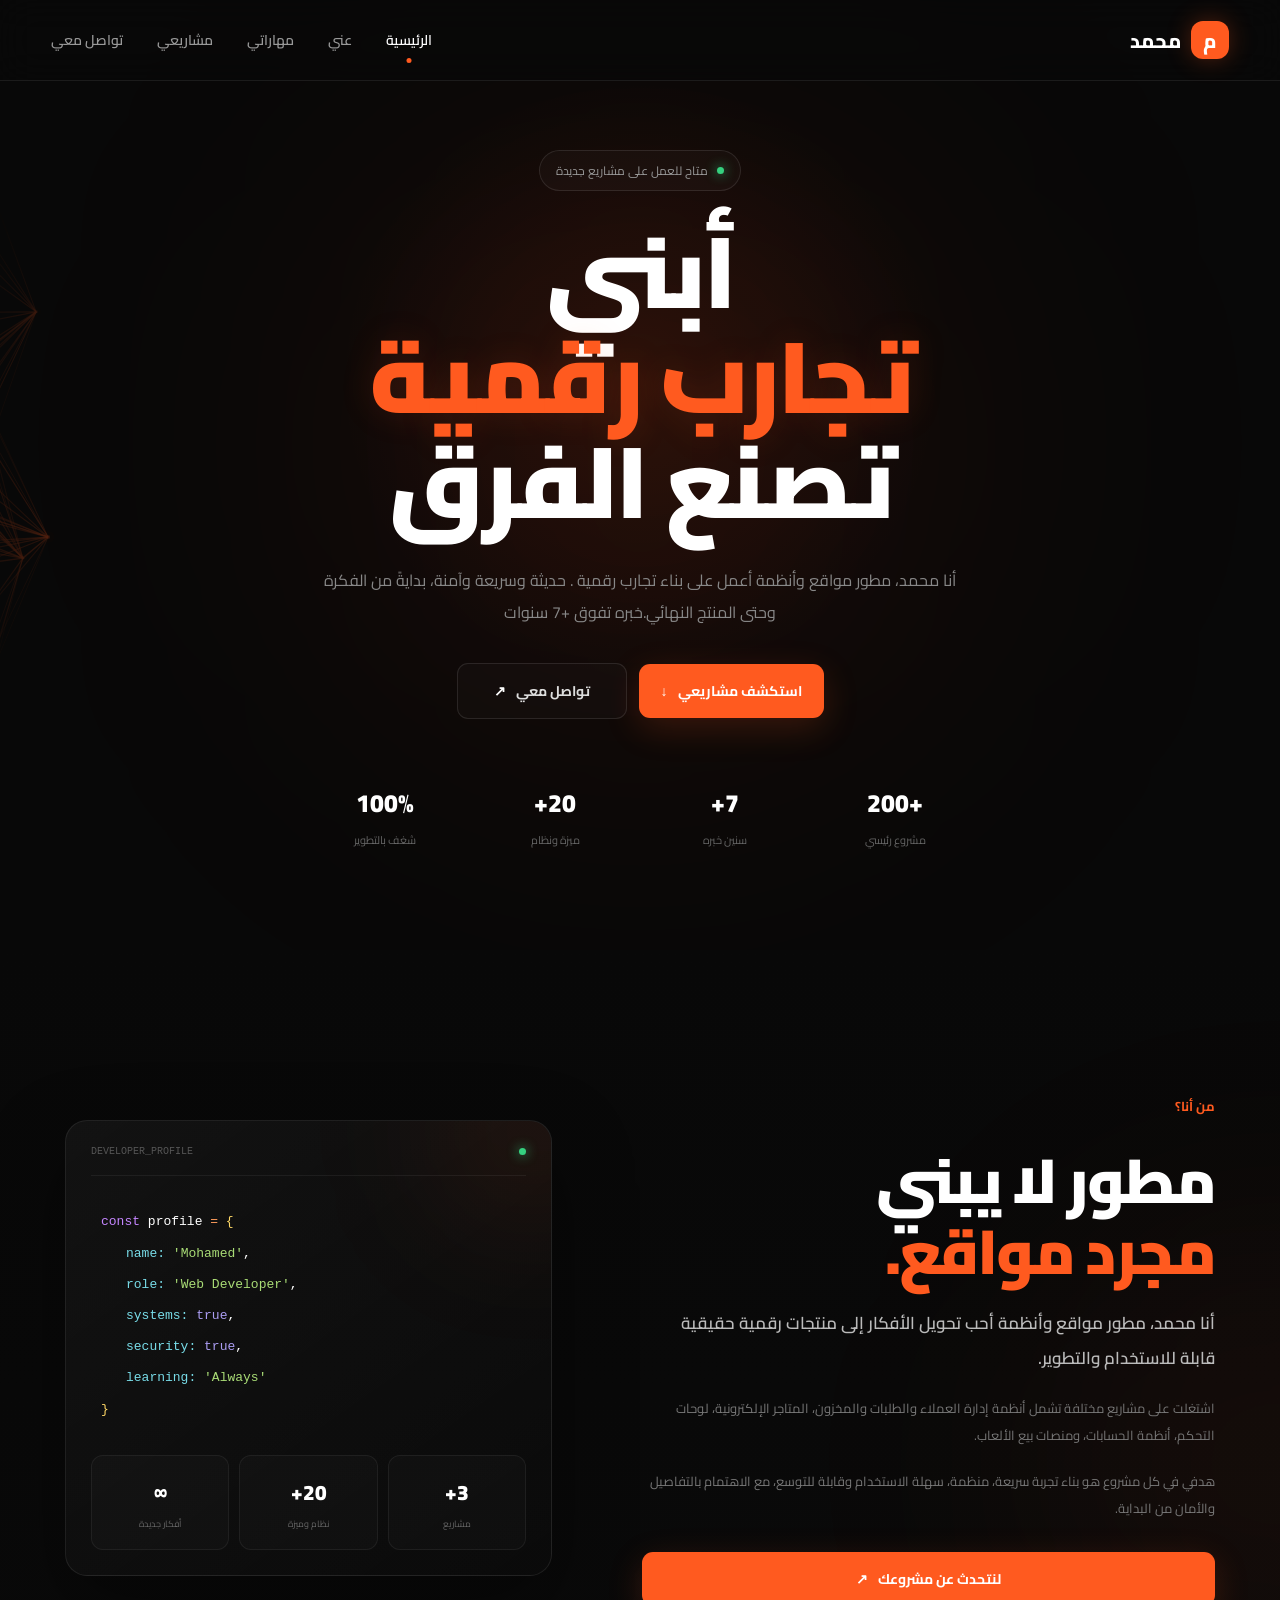
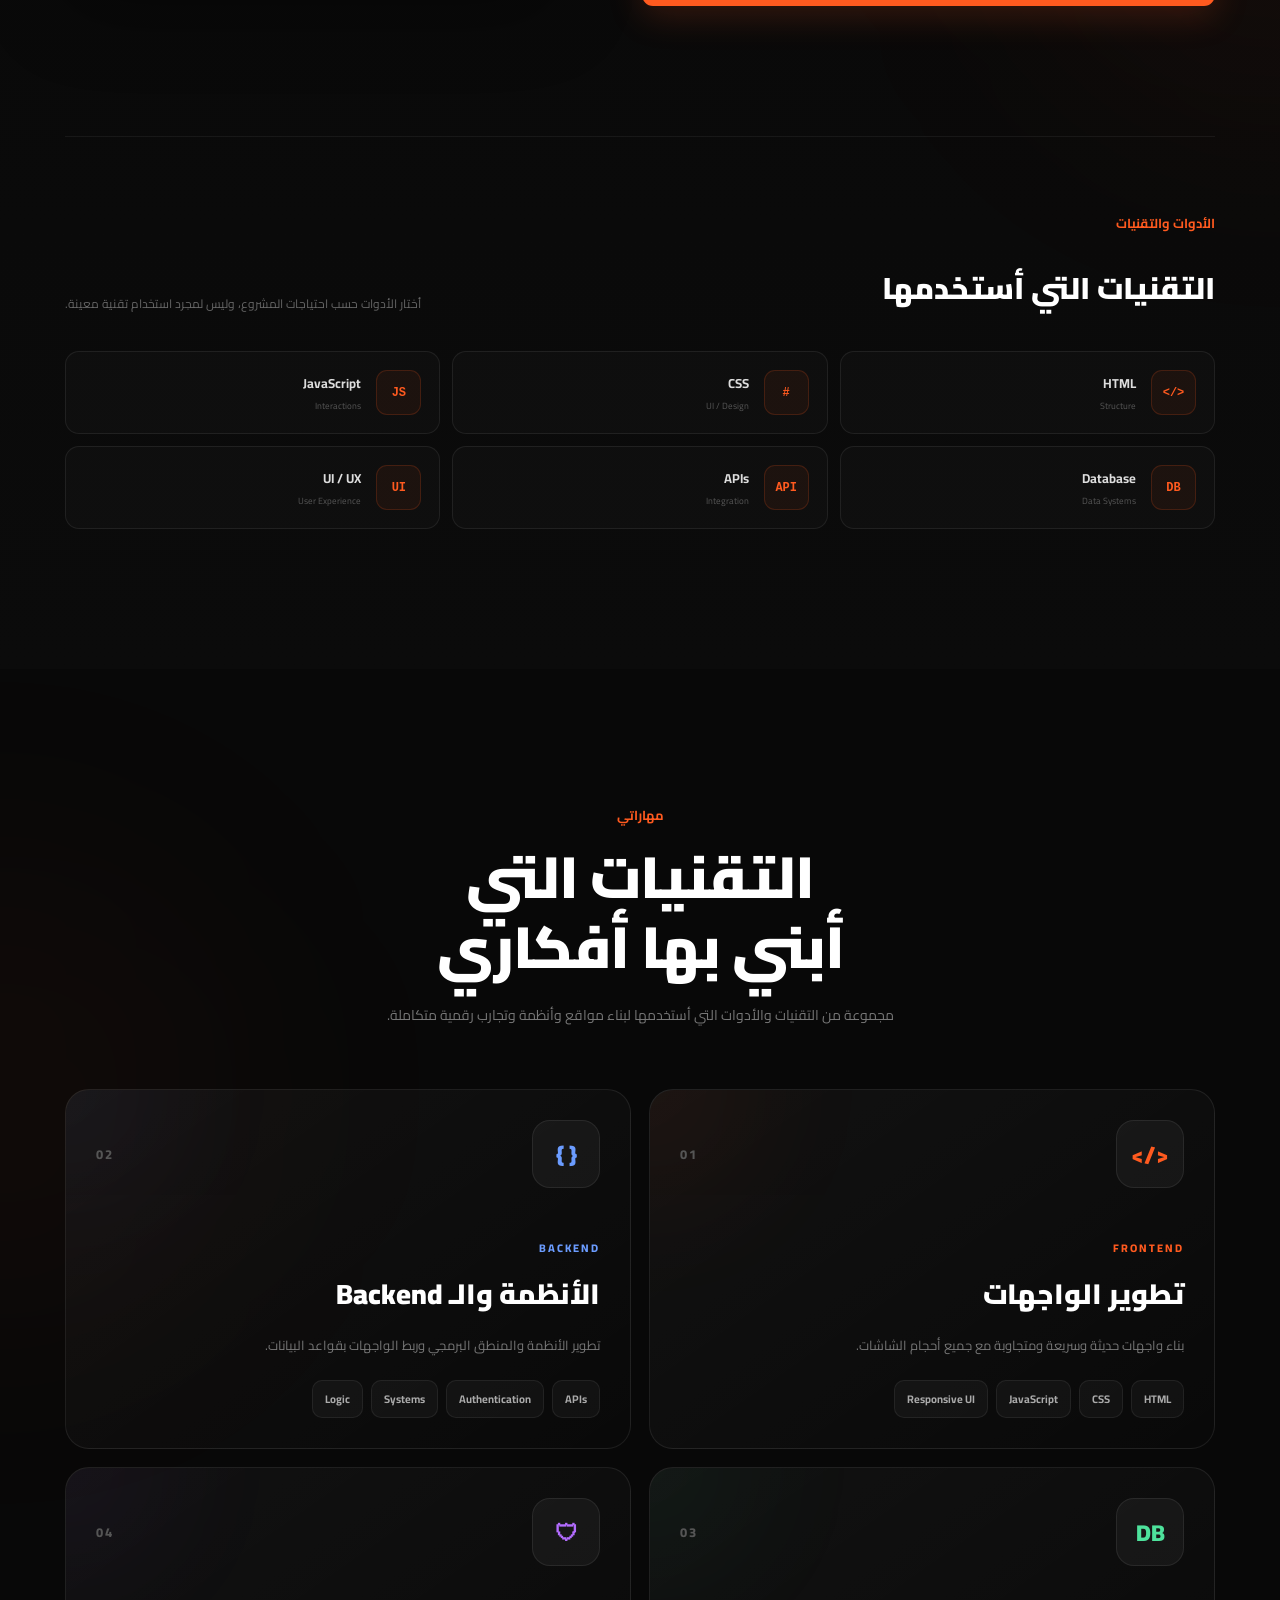
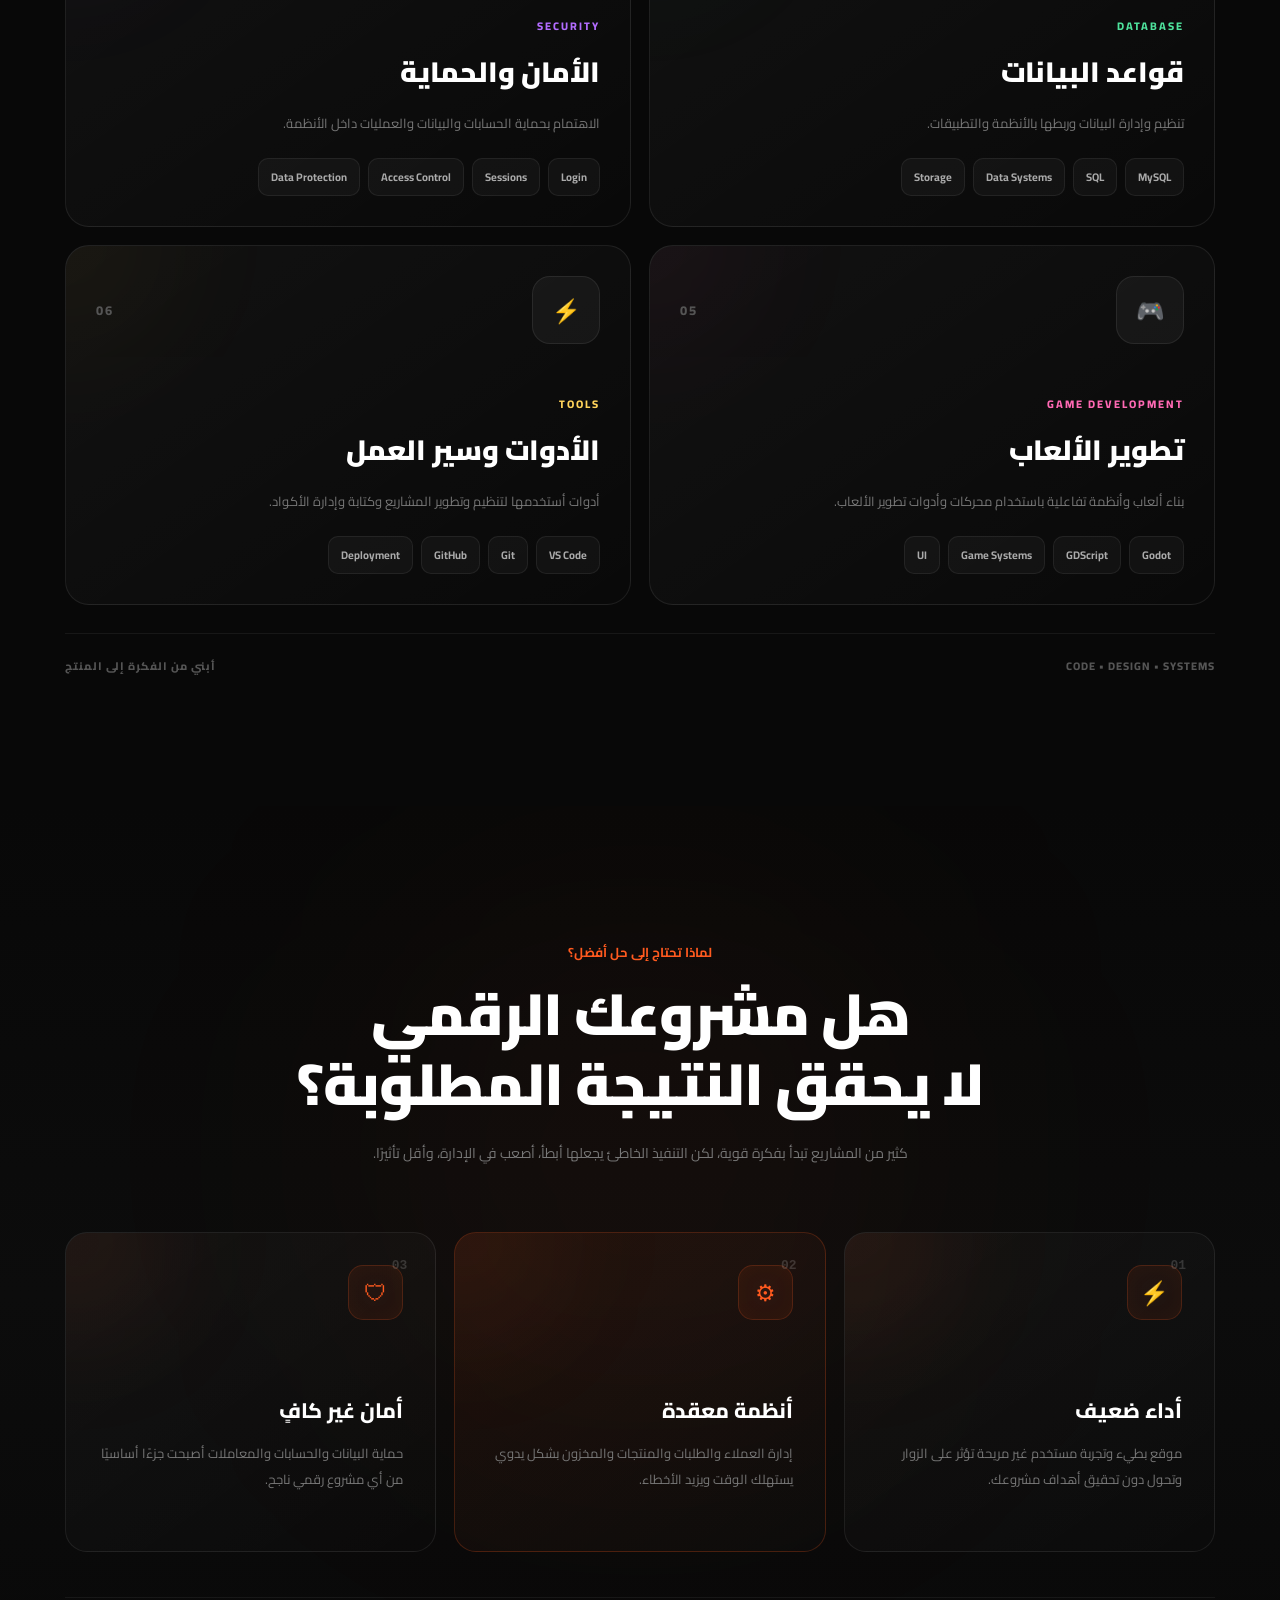
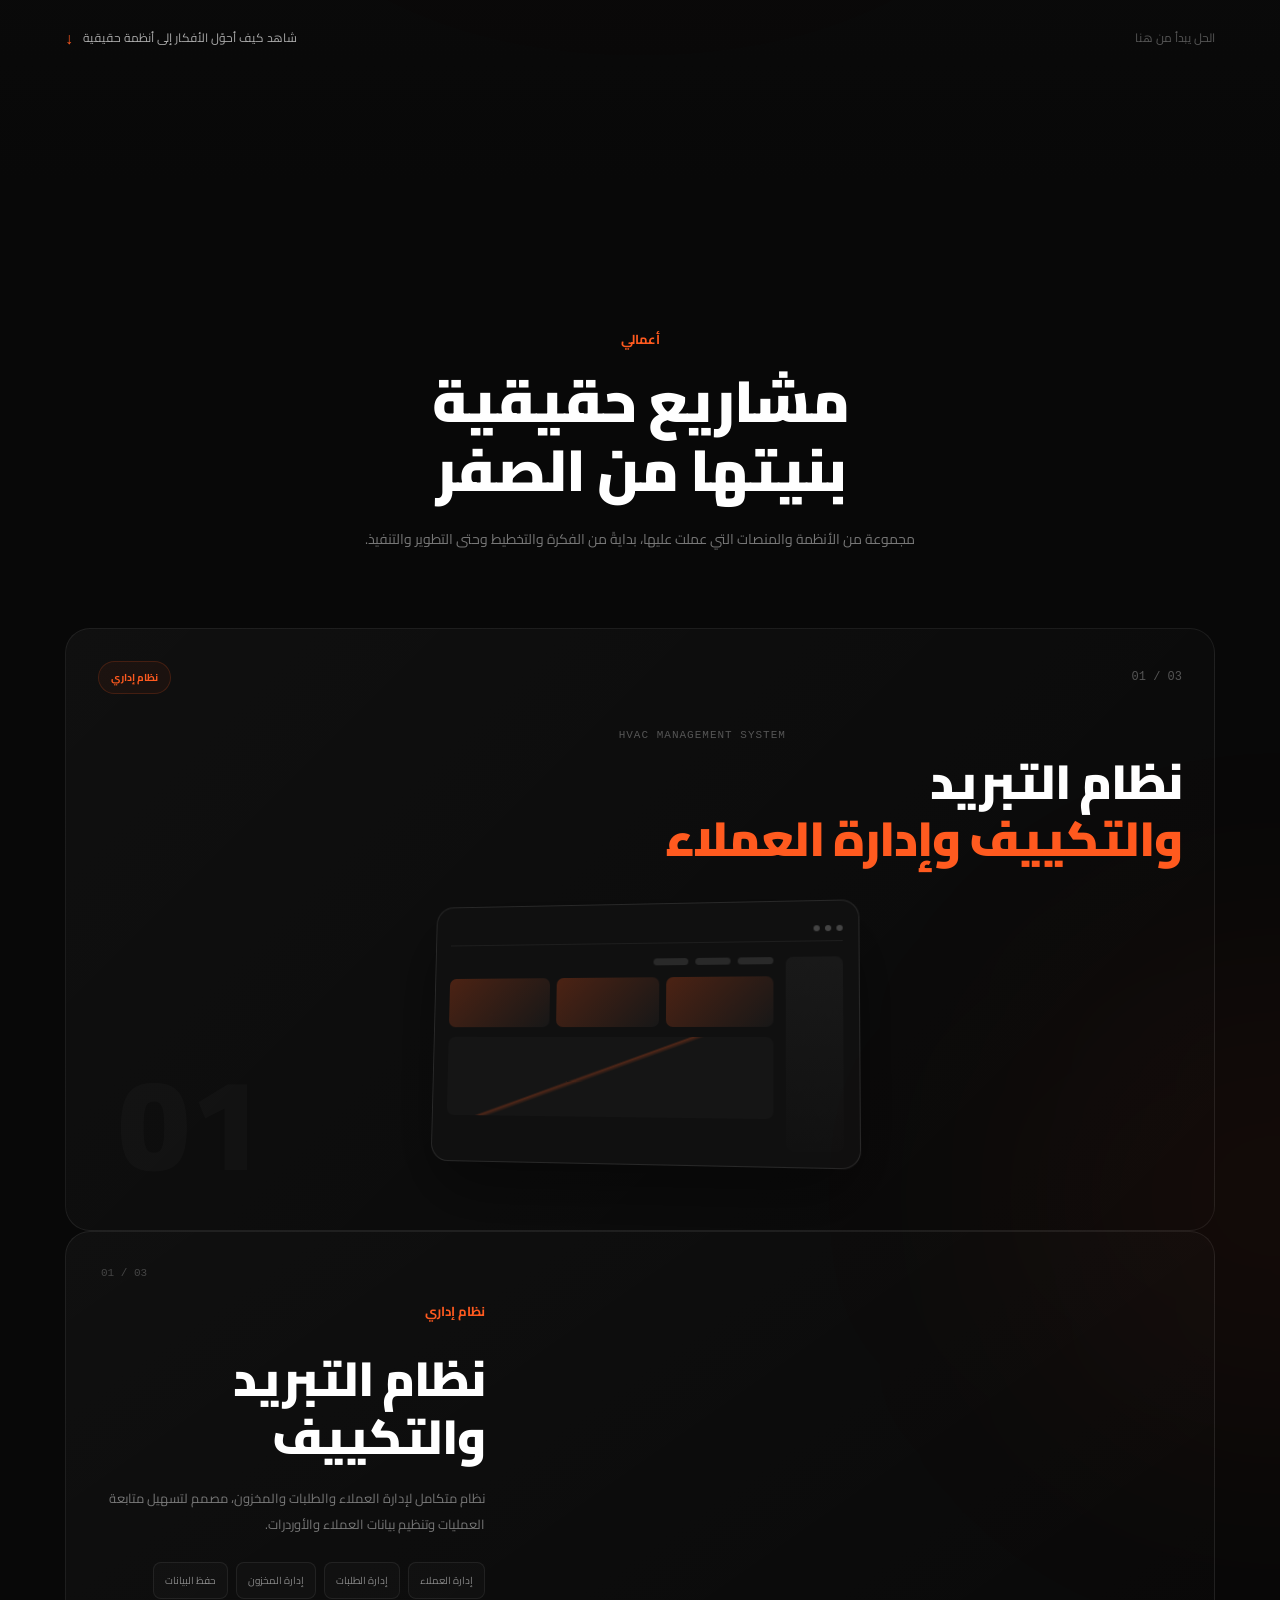
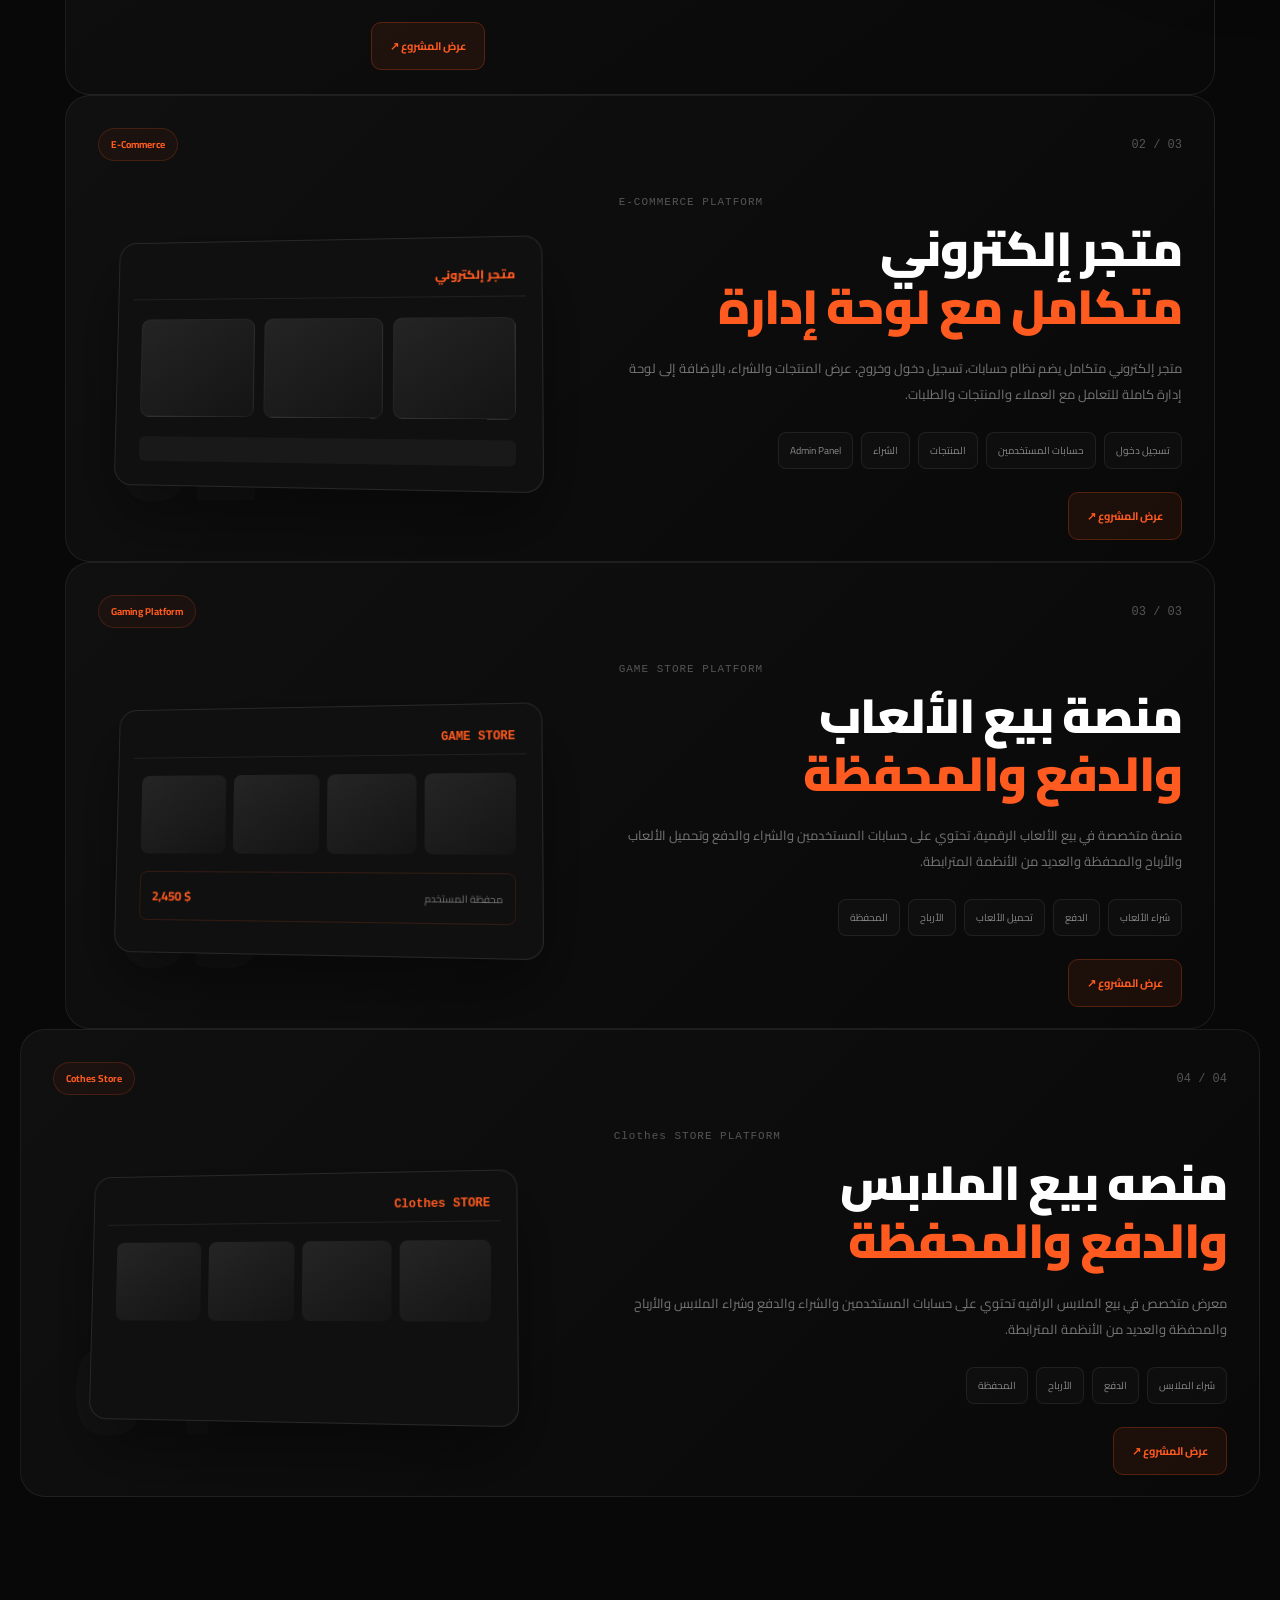
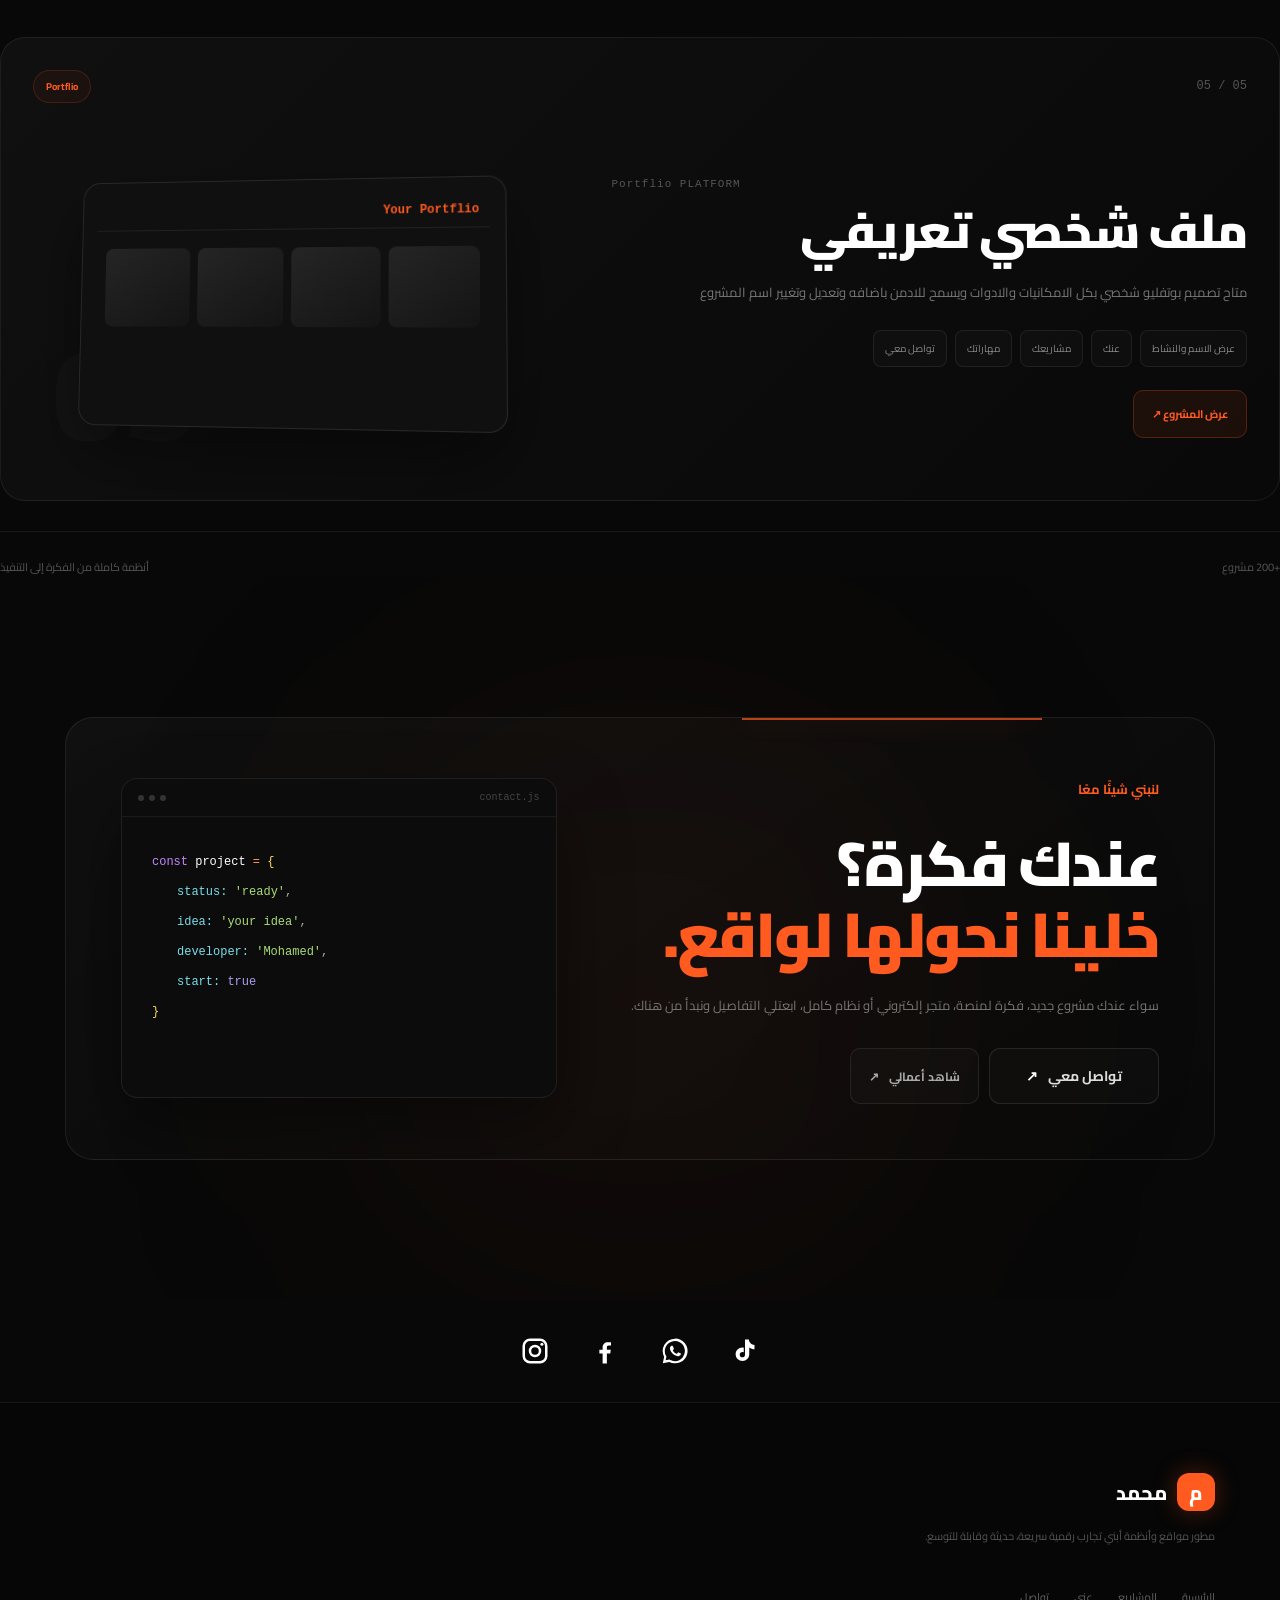
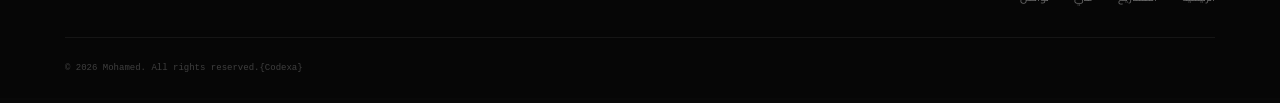
==== commit 40fb3d87: "Add files via upload" ====
--- a/index.html
+++ b/index.html
@@ -135,10 +135,10 @@
 
                     <div class="stat">
 
-                        <strong>3+</strong>
+                        <strong>+200</strong>
 
                         <span>
-                            مشاريع رئيسية
+                           مشروع رئيسي 
                         </span>
 
                     </div>
@@ -1326,10 +1326,109 @@
         </div>
 
 
+        
+
+        </div>
+
+    </div>
+
+</section>
+<!-- PROJECT 05 -->
+
+            <article class="project-card">
+
+                <div class="project-top">
+
+                    <div class="project-index">
+                        05 / 05
+                    </div>
+
+                    <div class="project-category">
+                        Portflio
+                    </div>
+
+                </div>
+
+
+                <div class="project-content">
+
+                    <div class="project-info">
+
+                        <span class="project-small-title">
+                             Portflio PLATFORM
+                        </span>
+
+                        <h3>
+                          ملف شخصي تعريفي
+                            
+                        </h3>
+
+                        <p>
+                         متاح تصميم بوتفليو شخصي بكل الامكانيات والادوات 
+                         ويسمح للادمن باضافه وتعديل وتغيير اسم المشروع
+                        </p>
+
+
+                        <div class="project-features">
+
+                            <span>عرض الاسم والنشاط</span>
+                            <span>عنك </span>
+                            <span>مشاريعك</span>
+                            <span>مهاراتك</span>
+<span>تواصل معي</span>
+                        </div>
+
+
+                        <div class="project-actions">
+
+                            <a href="Portflio.html" class="project-demo-btn">
+    عرض المشروع
+    <span>↗</span>
+</a>
+
+                        </div>
+
+                    </div>
+
+
+                    <div class="project-visual">
+
+                        <div class="visual-number">
+                            05
+                        </div>
+
+                        <div class="game-shape">
+
+                            <div class="game-top">
+                               Your Portflio
+                            </div>
+
+                            <div class="game-grid">
+
+                                <div></div>
+                                <div></div>
+                                <div></div>
+                                <div></div>
+
+                            </div>
+
+                            
+
+                        </div>
+
+                    </div>
+
+                </div>
+
+            </article>
+
+        </div>
+
+
         <div class="projects-footer">
 
             <span>
-                03 مشاريع
+                +200 مشروع
             </span>
 
             <span>
@@ -1341,6 +1440,7 @@
     </div>
 
 </section>
+
 <!-- =========================
      CONTACT SECTION
 ========================= -->
@@ -1618,7 +1718,7 @@
         <div class="footer-bottom">
 
             <span>
-                © 2026 Mohamed. All rights reserved.
+                © 2026 Mohamed. All rights reserved.{Codexa}
             </span>
 
             
--- a/style.css
+++ b/style.css
@@ -4850,4 +4850,60 @@
         font-size: 12px;
     }
 
+}
+/* تصغير صور الجاليري اللي تحت */
+.profile-thumbnails {
+    display: flex;
+    flex-wrap: wrap;
+    justify-content: center;
+    gap: 12px;
+    margin-top: 25px;
+}
+
+.profile-thumbnail {
+    width: 90px;
+    height: 65px;
+    border-radius: 12px;
+    overflow: hidden;
+    cursor: pointer;
+    opacity: .7;
+    transition: .3s ease;
+    border: 1px solid rgba(255,255,255,.15);
+}
+
+.profile-thumbnail img {
+    width: 100%;
+    height: 100%;
+    object-fit: cover;
+}
+
+.profile-thumbnail:hover,
+.profile-thumbnail.active {
+    opacity: 1;
+    transform: translateY(-4px);
+    border-color: #00e5ff;
+}
+
+
+/* الصورة الرئيسية */
+#PortflioGalleryImage {
+    max-width: 420px;
+    max-height: 420px;
+    object-fit: contain;
+    border-radius: 18px;
+}
+
+
+/* للموبايل */
+@media(max-width:600px){
+
+    .profile-thumbnail {
+        width: 70px;
+        height: 50px;
+    }
+
+    #PortflioGalleryImage {
+        max-width: 280px;
+        max-height: 280px;
+    }
 }
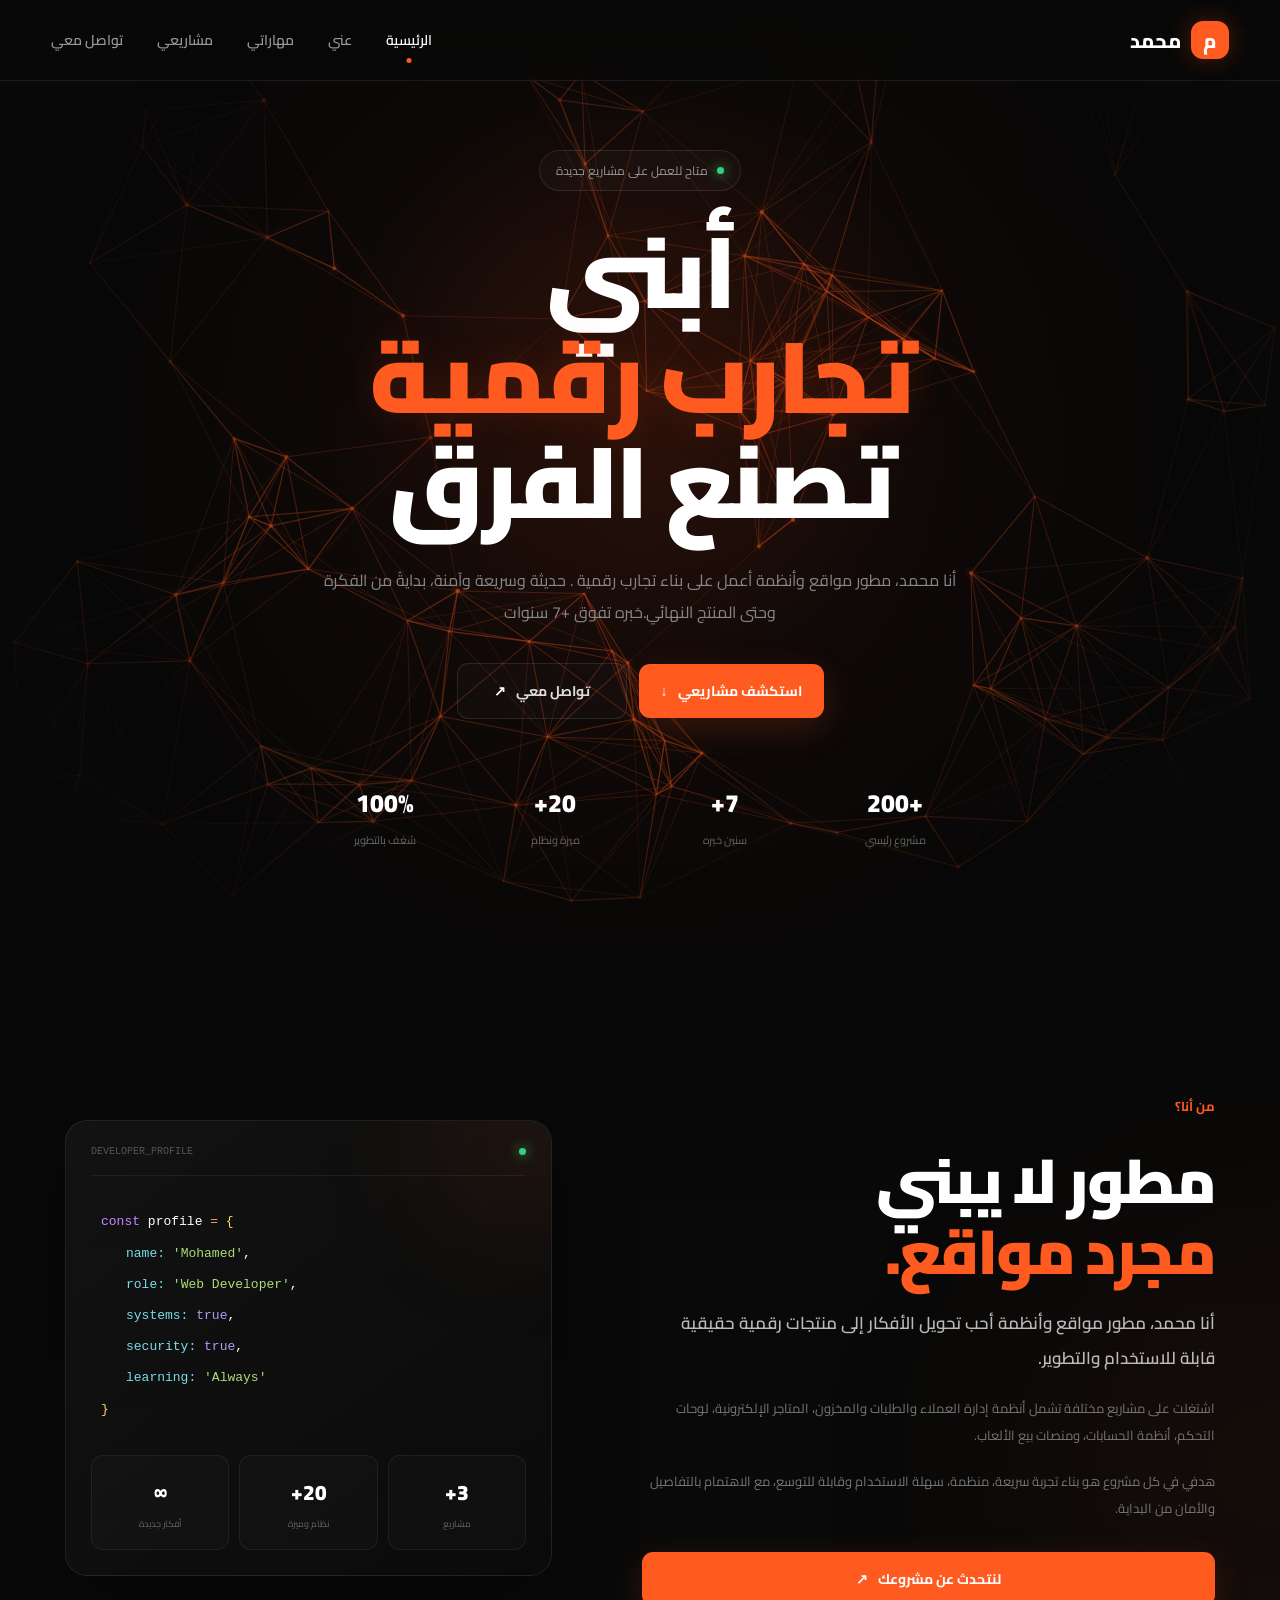
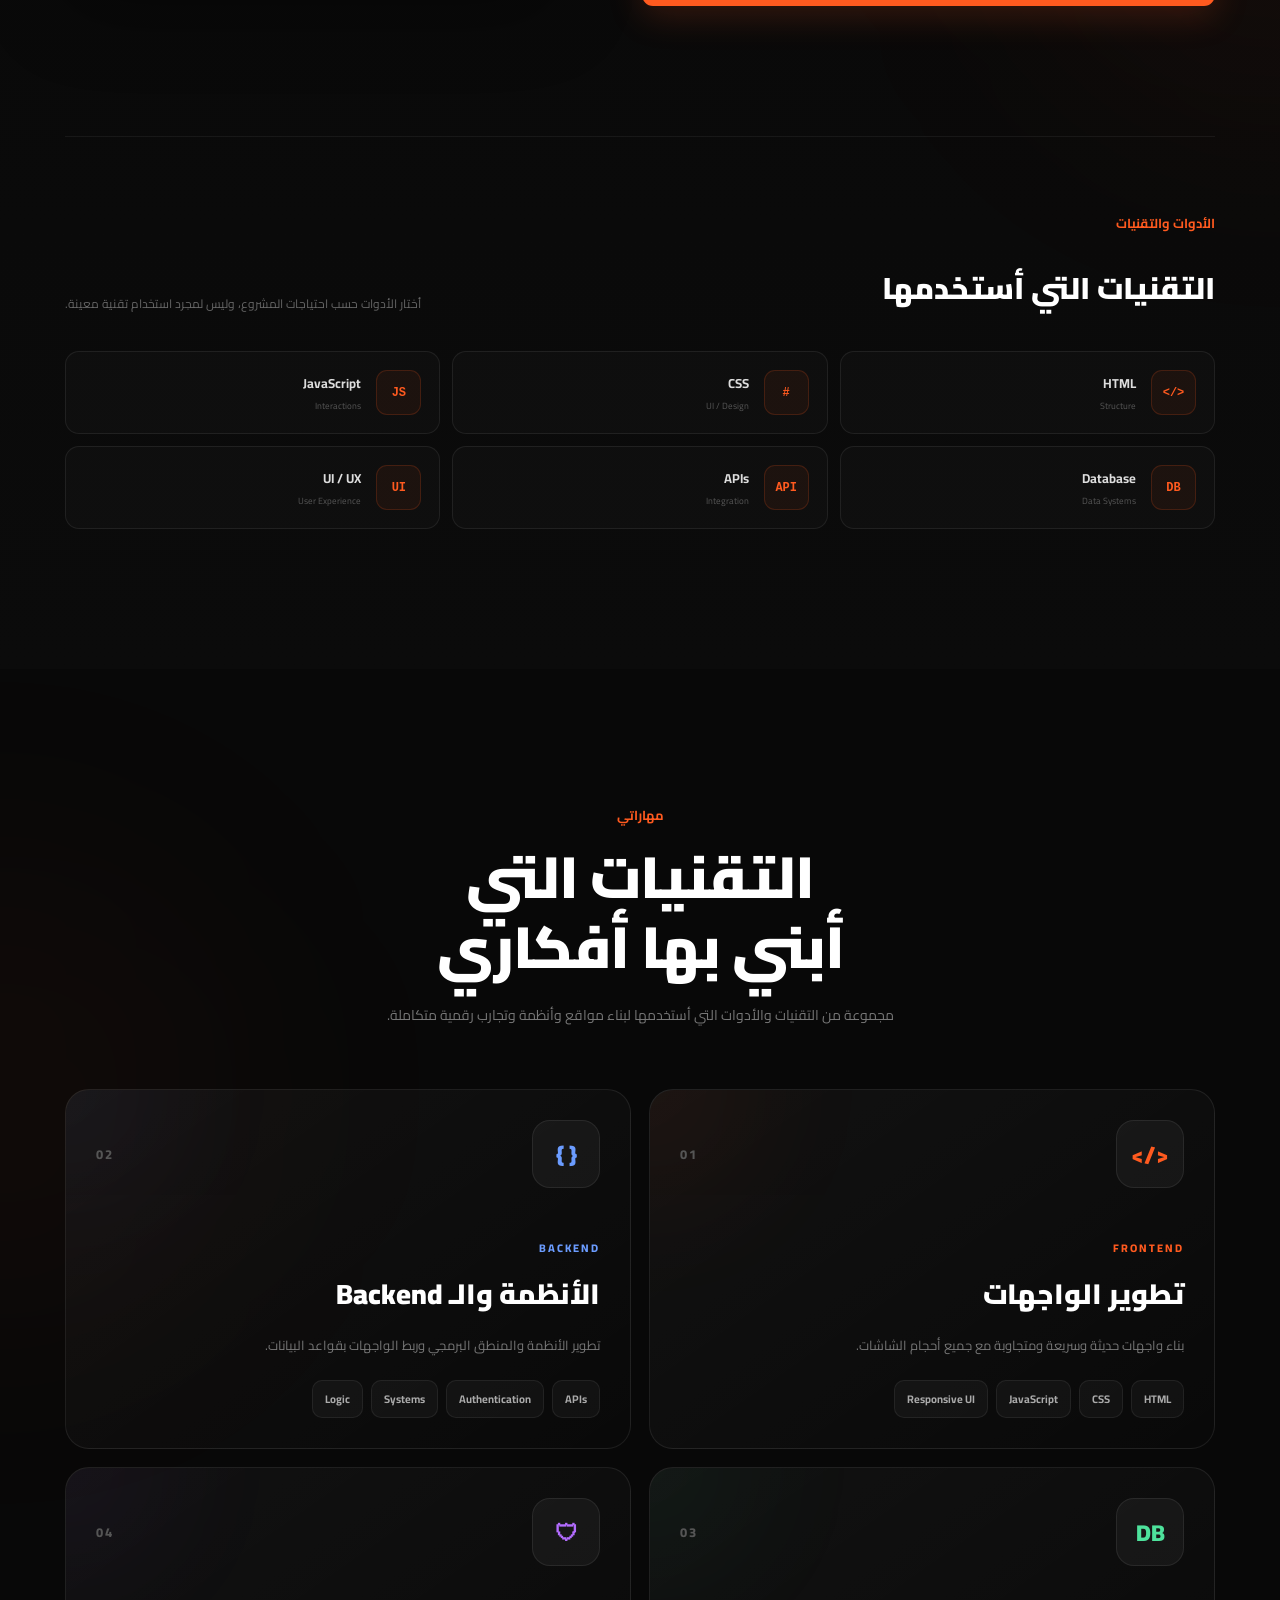
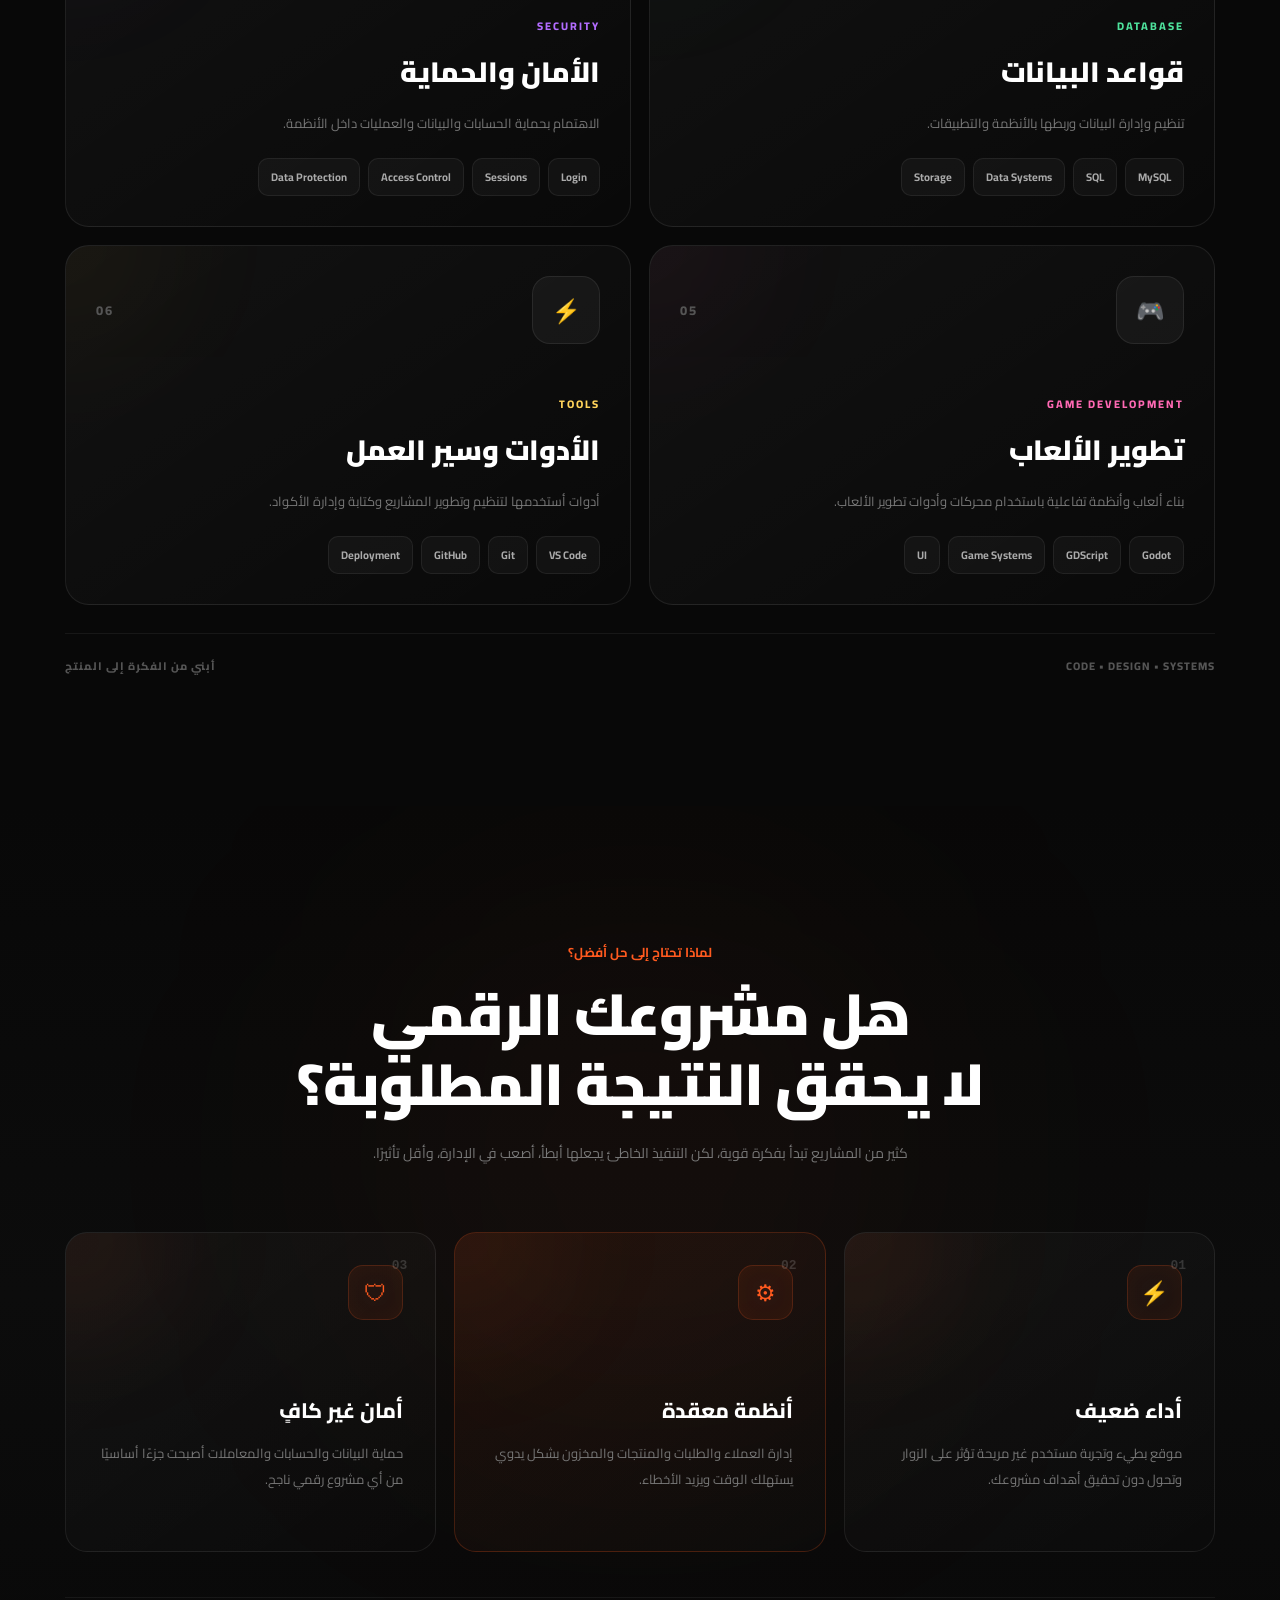
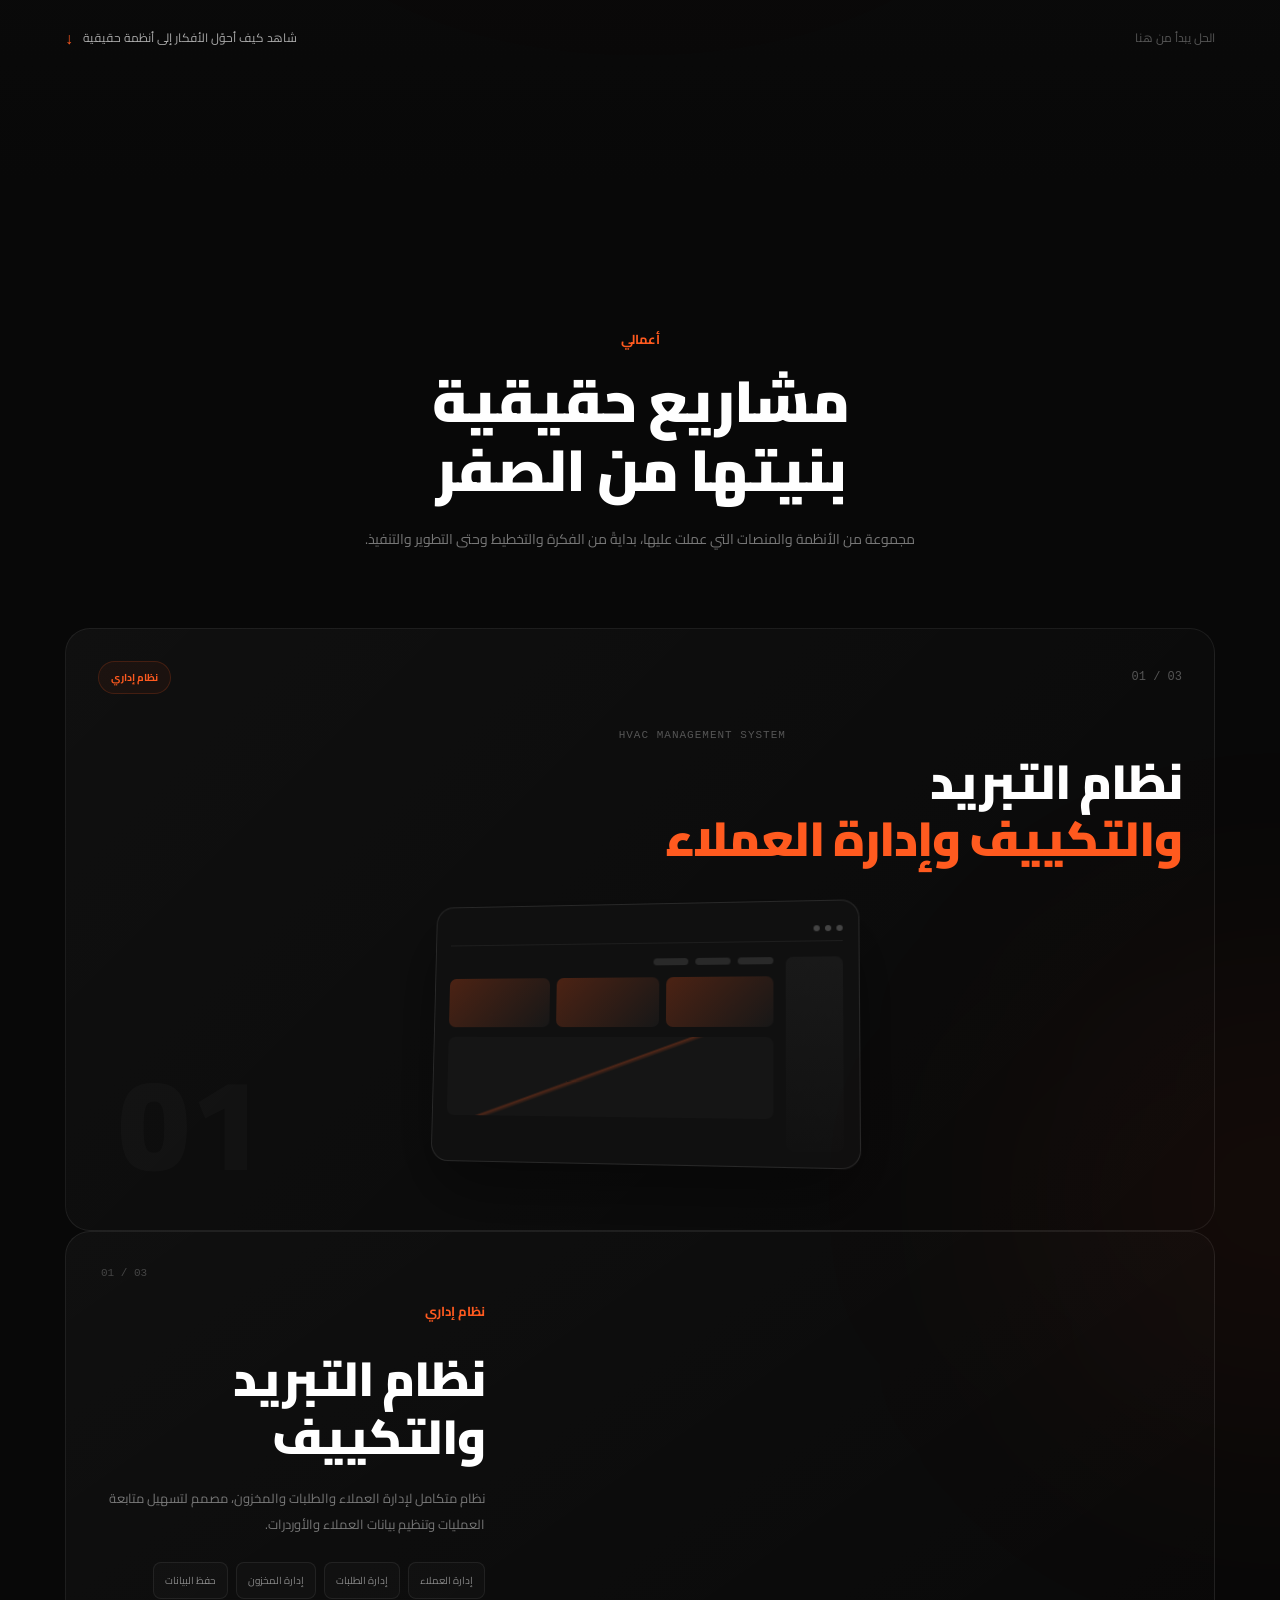
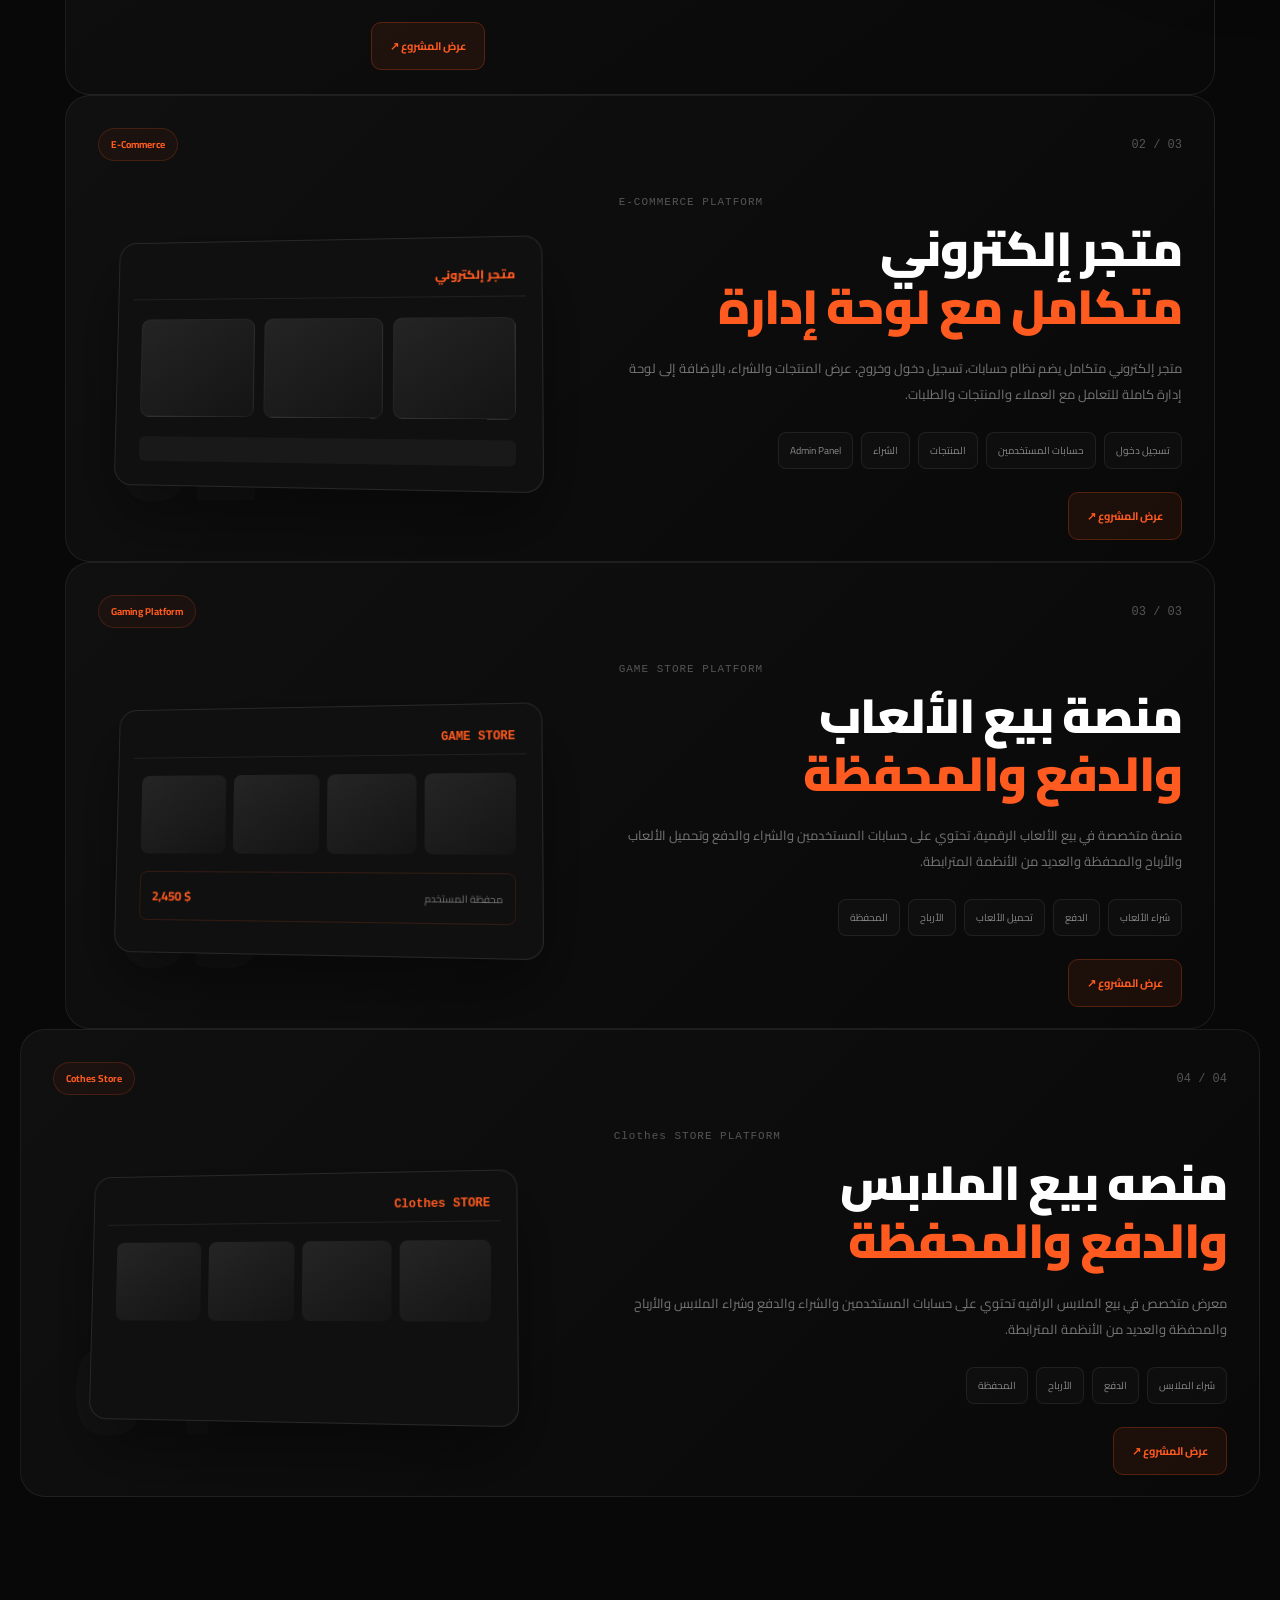
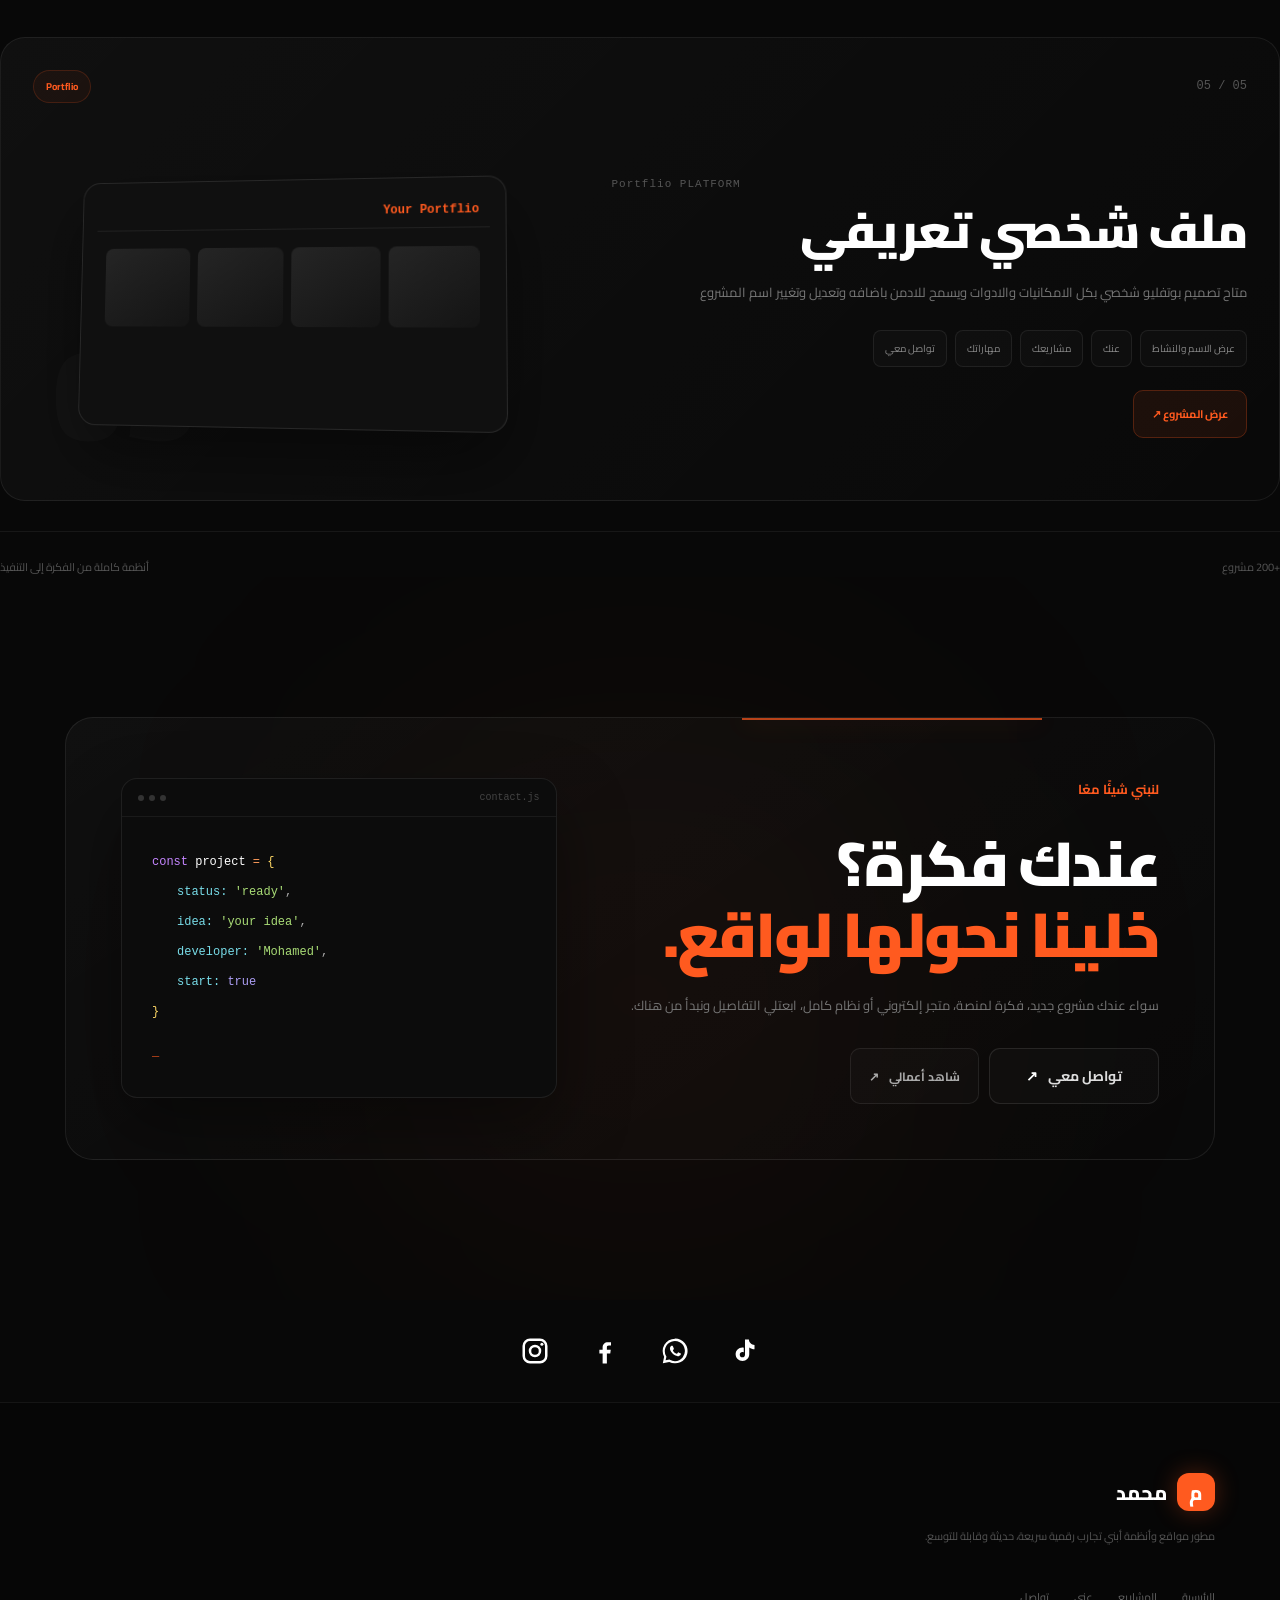
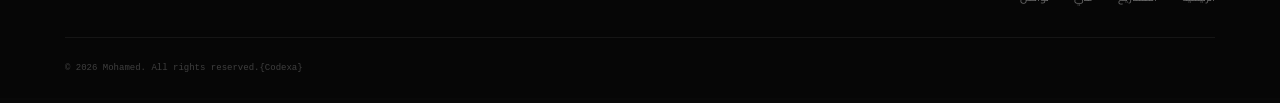
==== commit a61ceb7a: "Add files via upload" ====
--- a/index.html
+++ b/index.html
@@ -6,7 +6,11 @@
     <meta charset="UTF-8">
 
     <meta name="viewport" content="width=device-width, initial-scale=1.0">
-
+<link rel="manifest" href="manifest.json">
+
+<meta name="theme-color" content="#00e5ff">
+
+<link rel="apple-touch-icon" href="codexa-icon.png">
     <title>محمد | Web Developer</title>
 
     <!-- CSS -->
@@ -1729,7 +1733,12 @@
 
 </footer>
     </main>
-
+<script>
+if ("serviceWorker" in navigator) {
+    navigator.serviceWorker.register("service-worker.js")
+    .then(() => console.log("CODEXA App Ready"));
+}
+</script>
 <!-- SOCIAL LINKS -->
     <!-- JavaScript -->
 
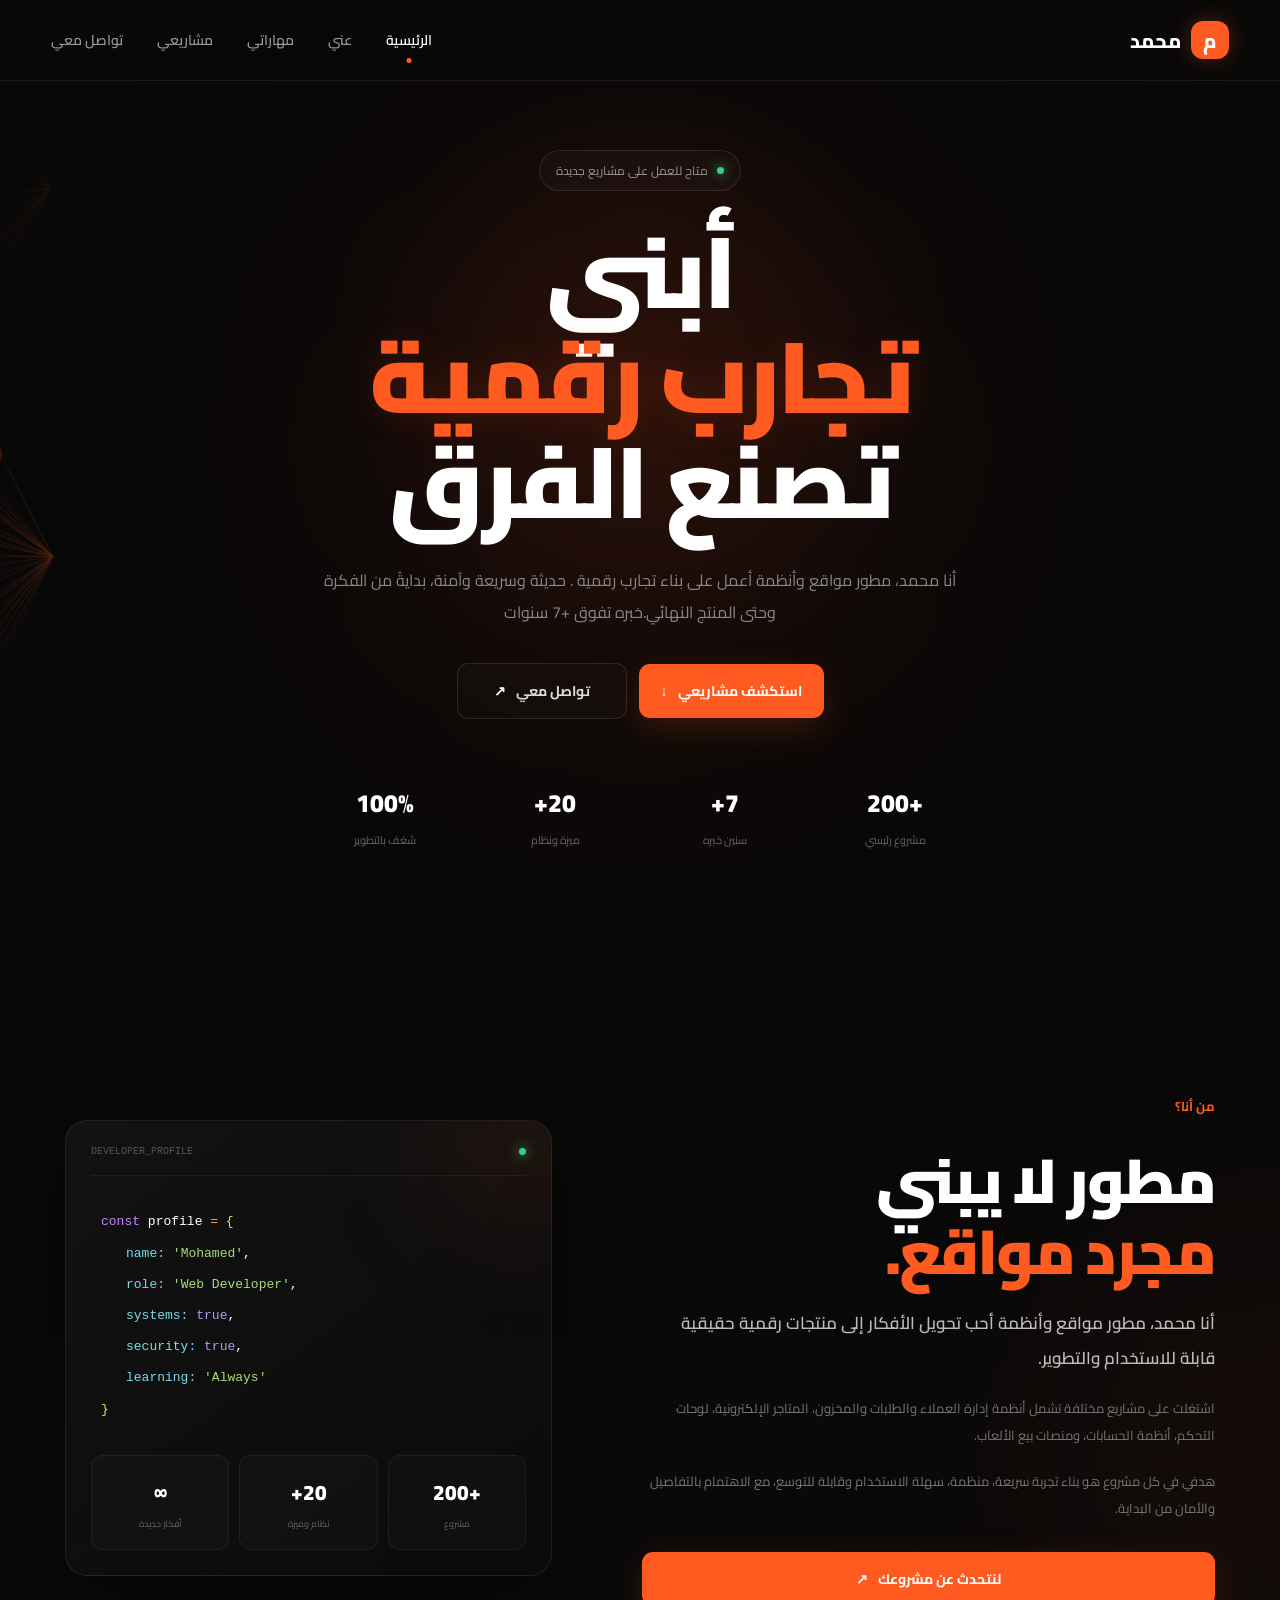
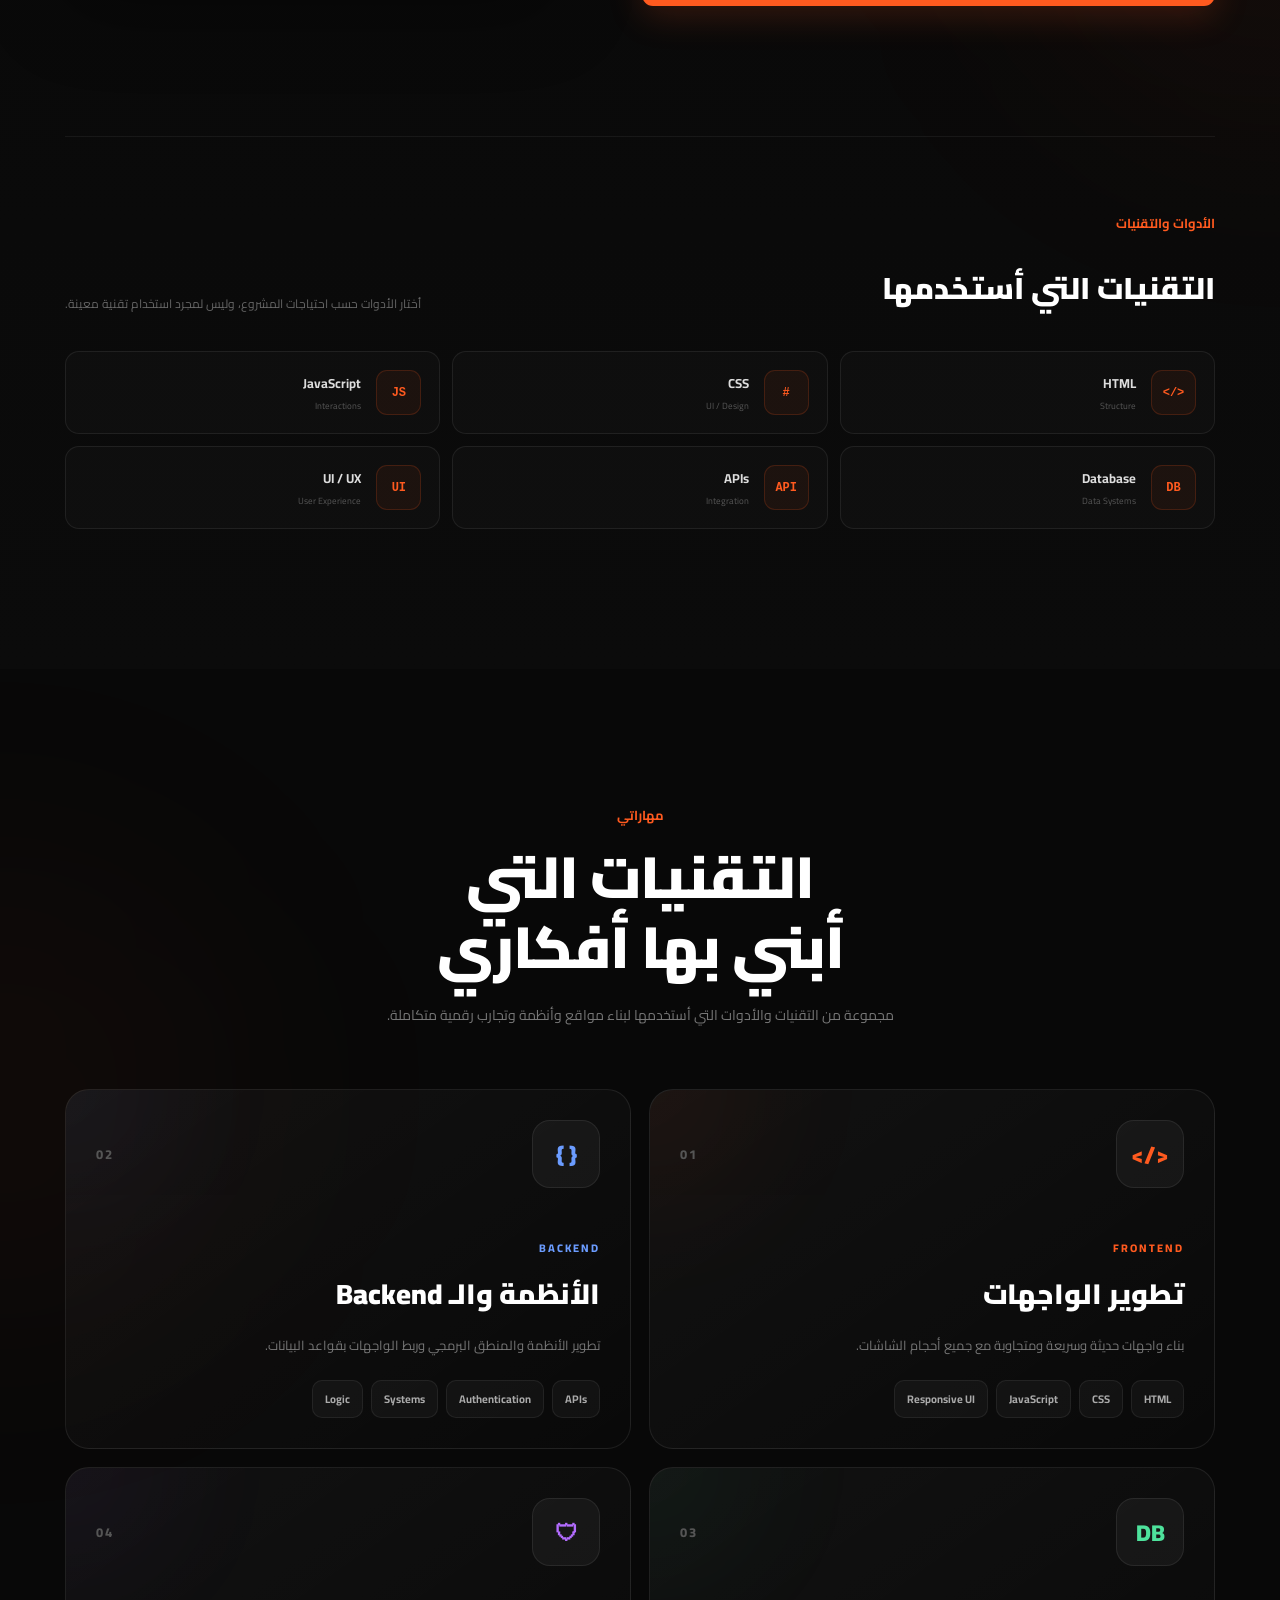
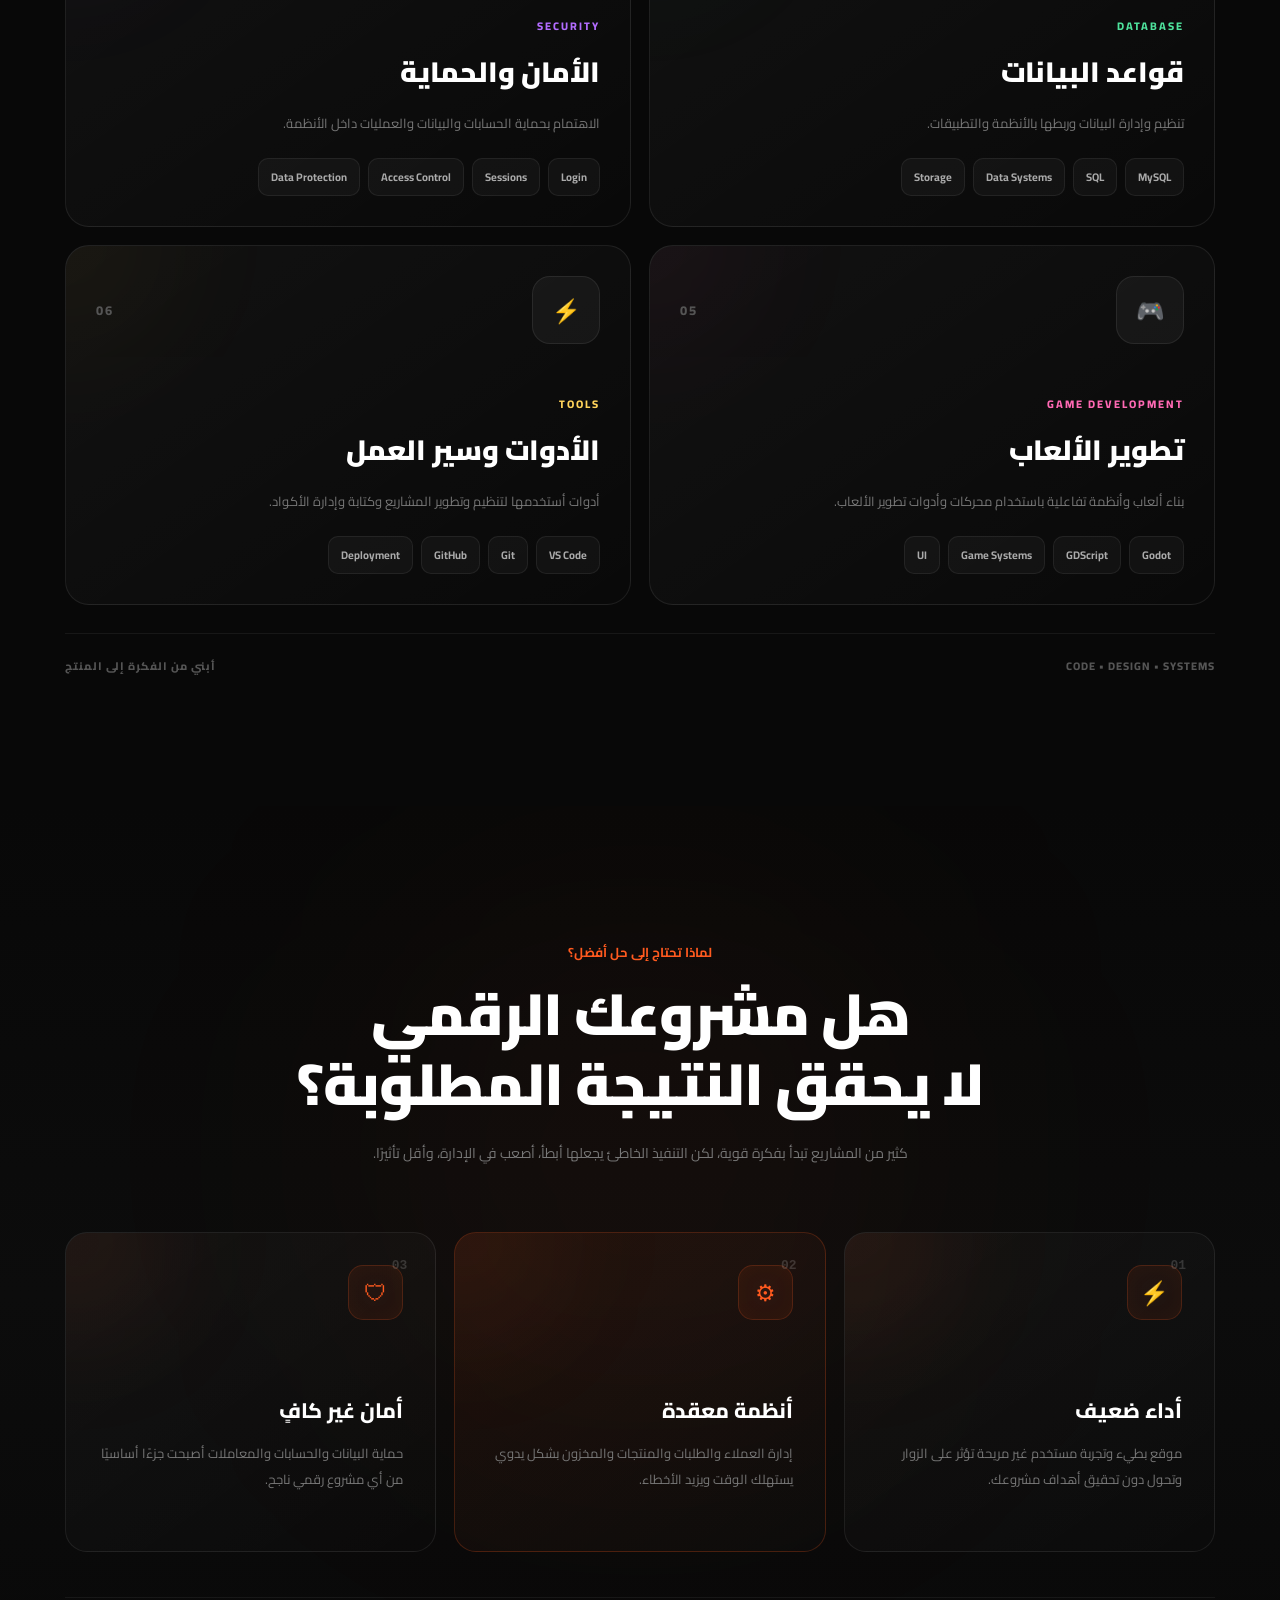
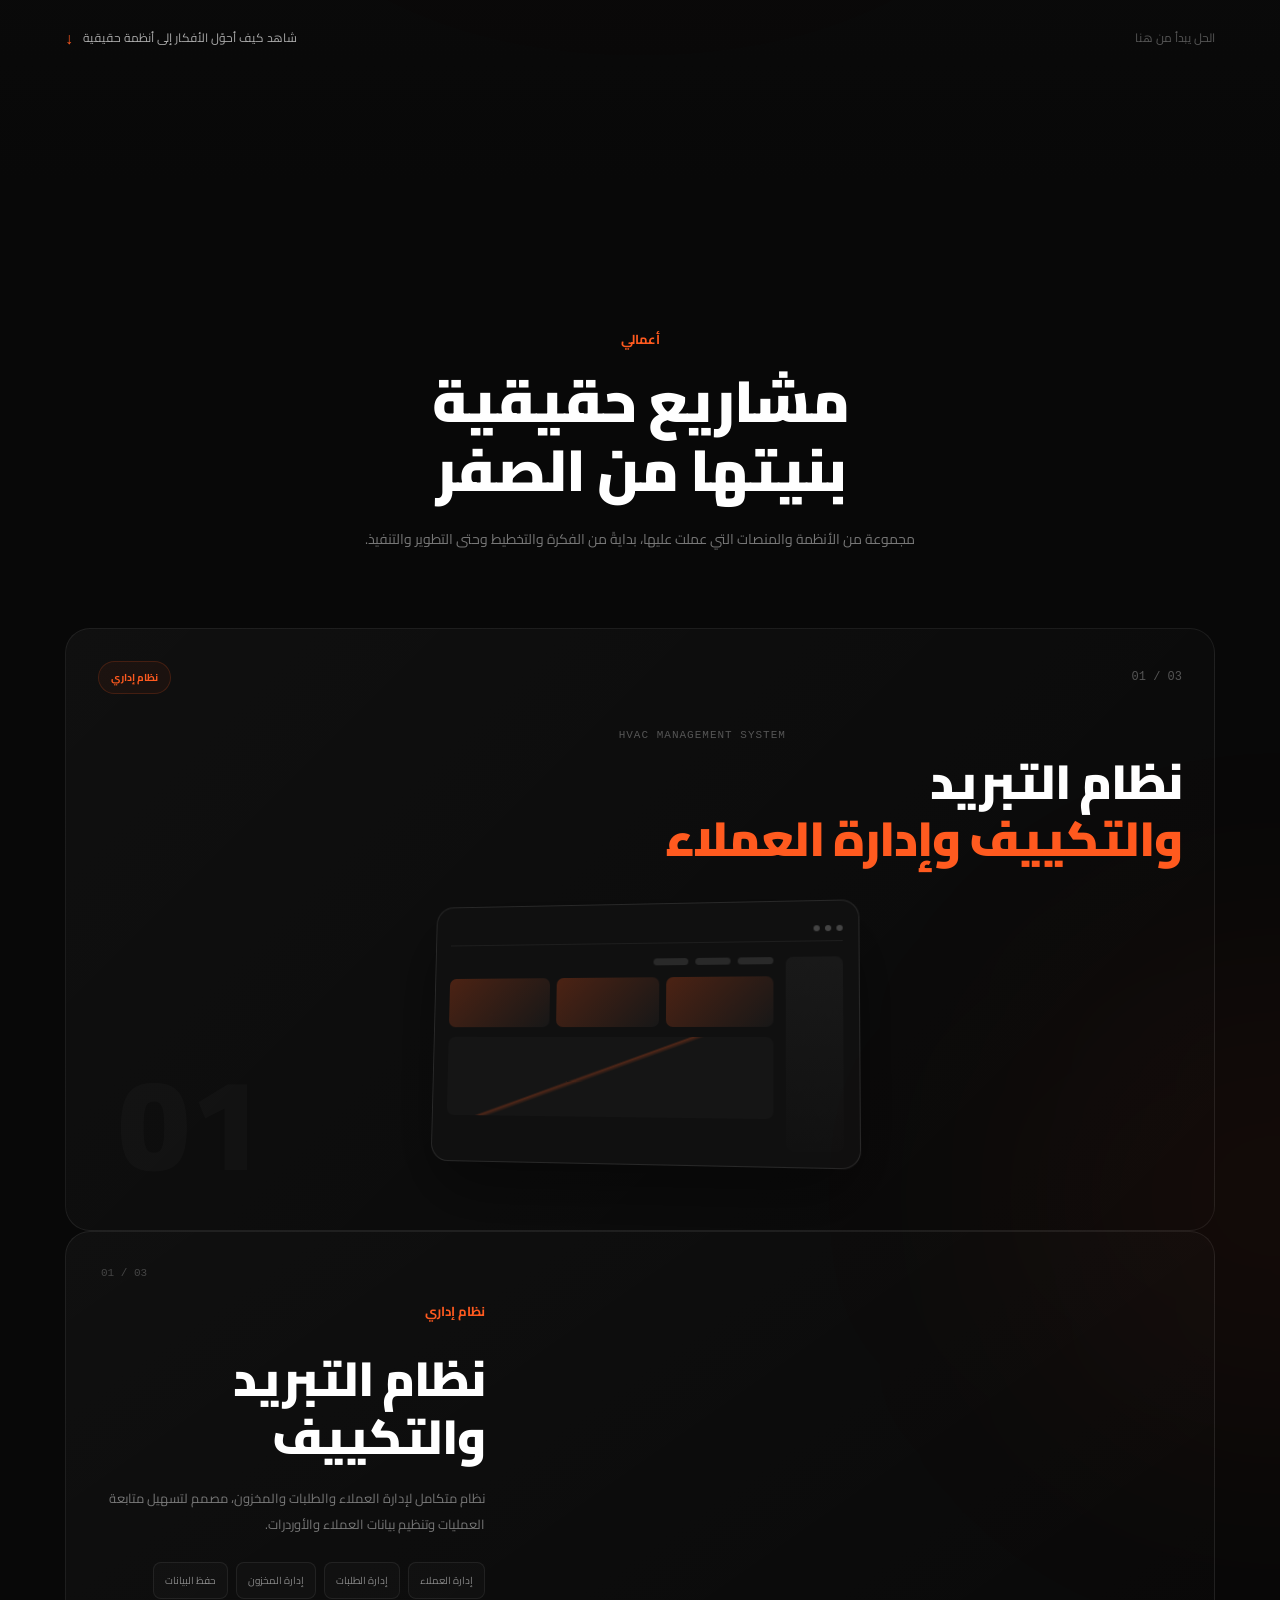
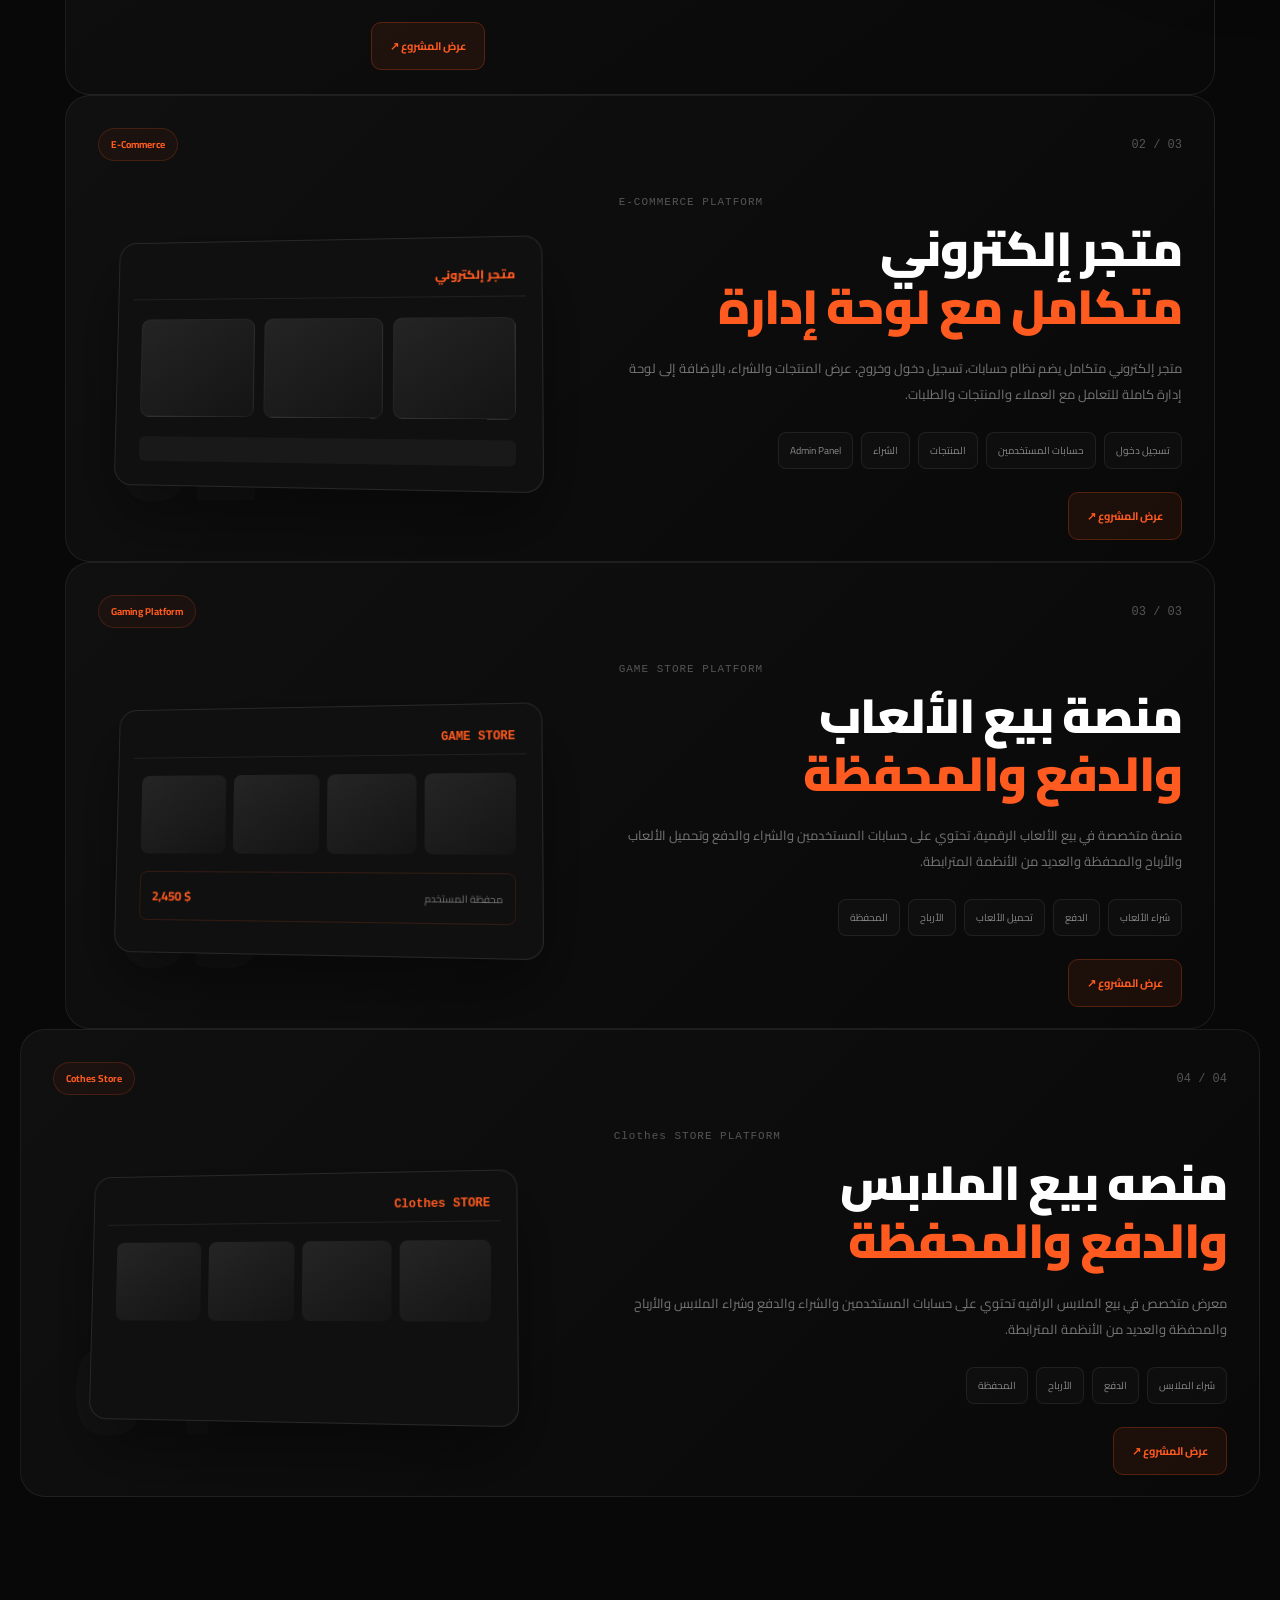
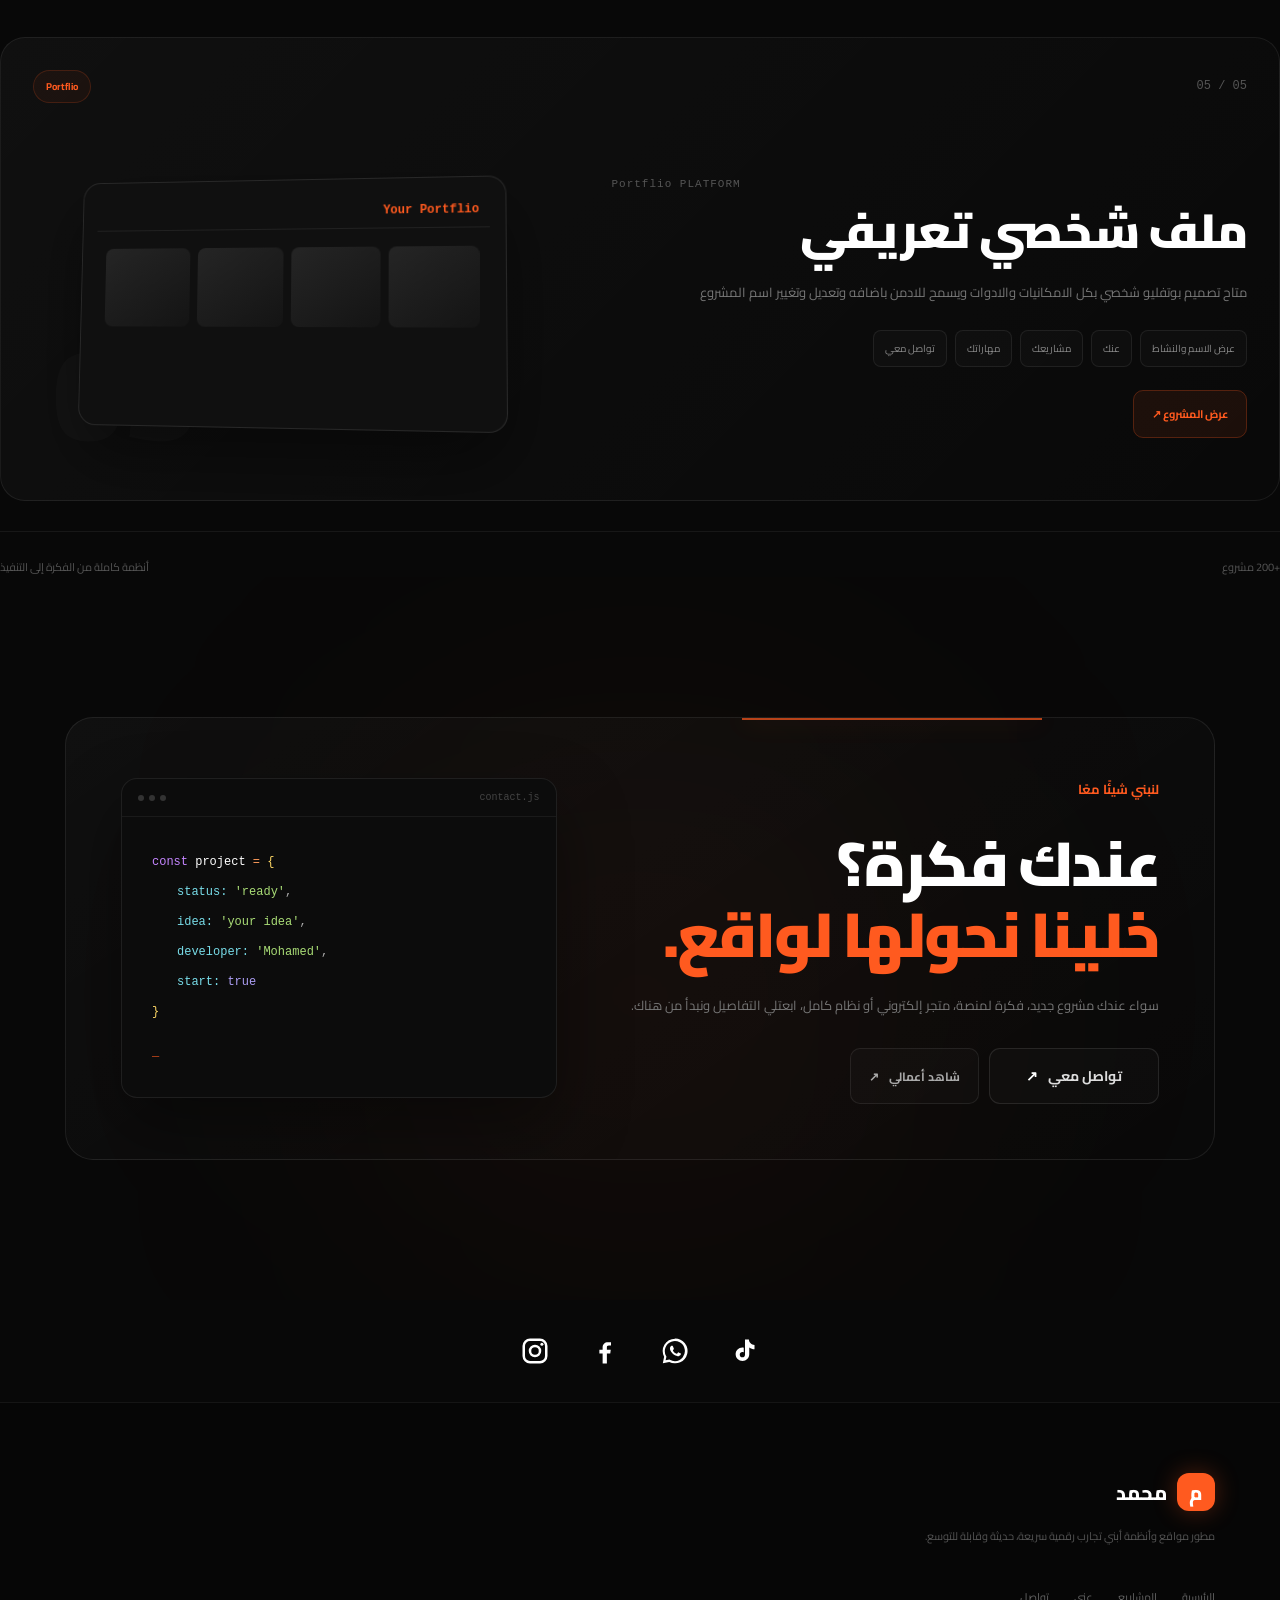
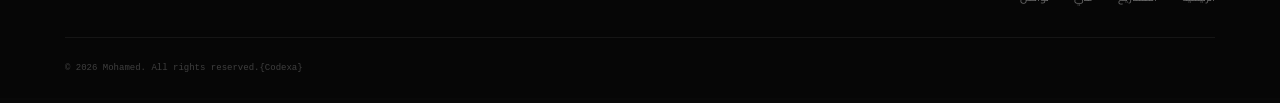
==== commit 60f61779: "Add files via upload" ====
--- a/index.html
+++ b/index.html
@@ -293,8 +293,8 @@
                 <div class="about-mini-stats">
 
                     <div>
-                        <strong>3+</strong>
-                        <span>مشاريع</span>
+                        <strong>+200</strong>
+                        <span>مشروع</span>
                     </div>
 
                     <div>
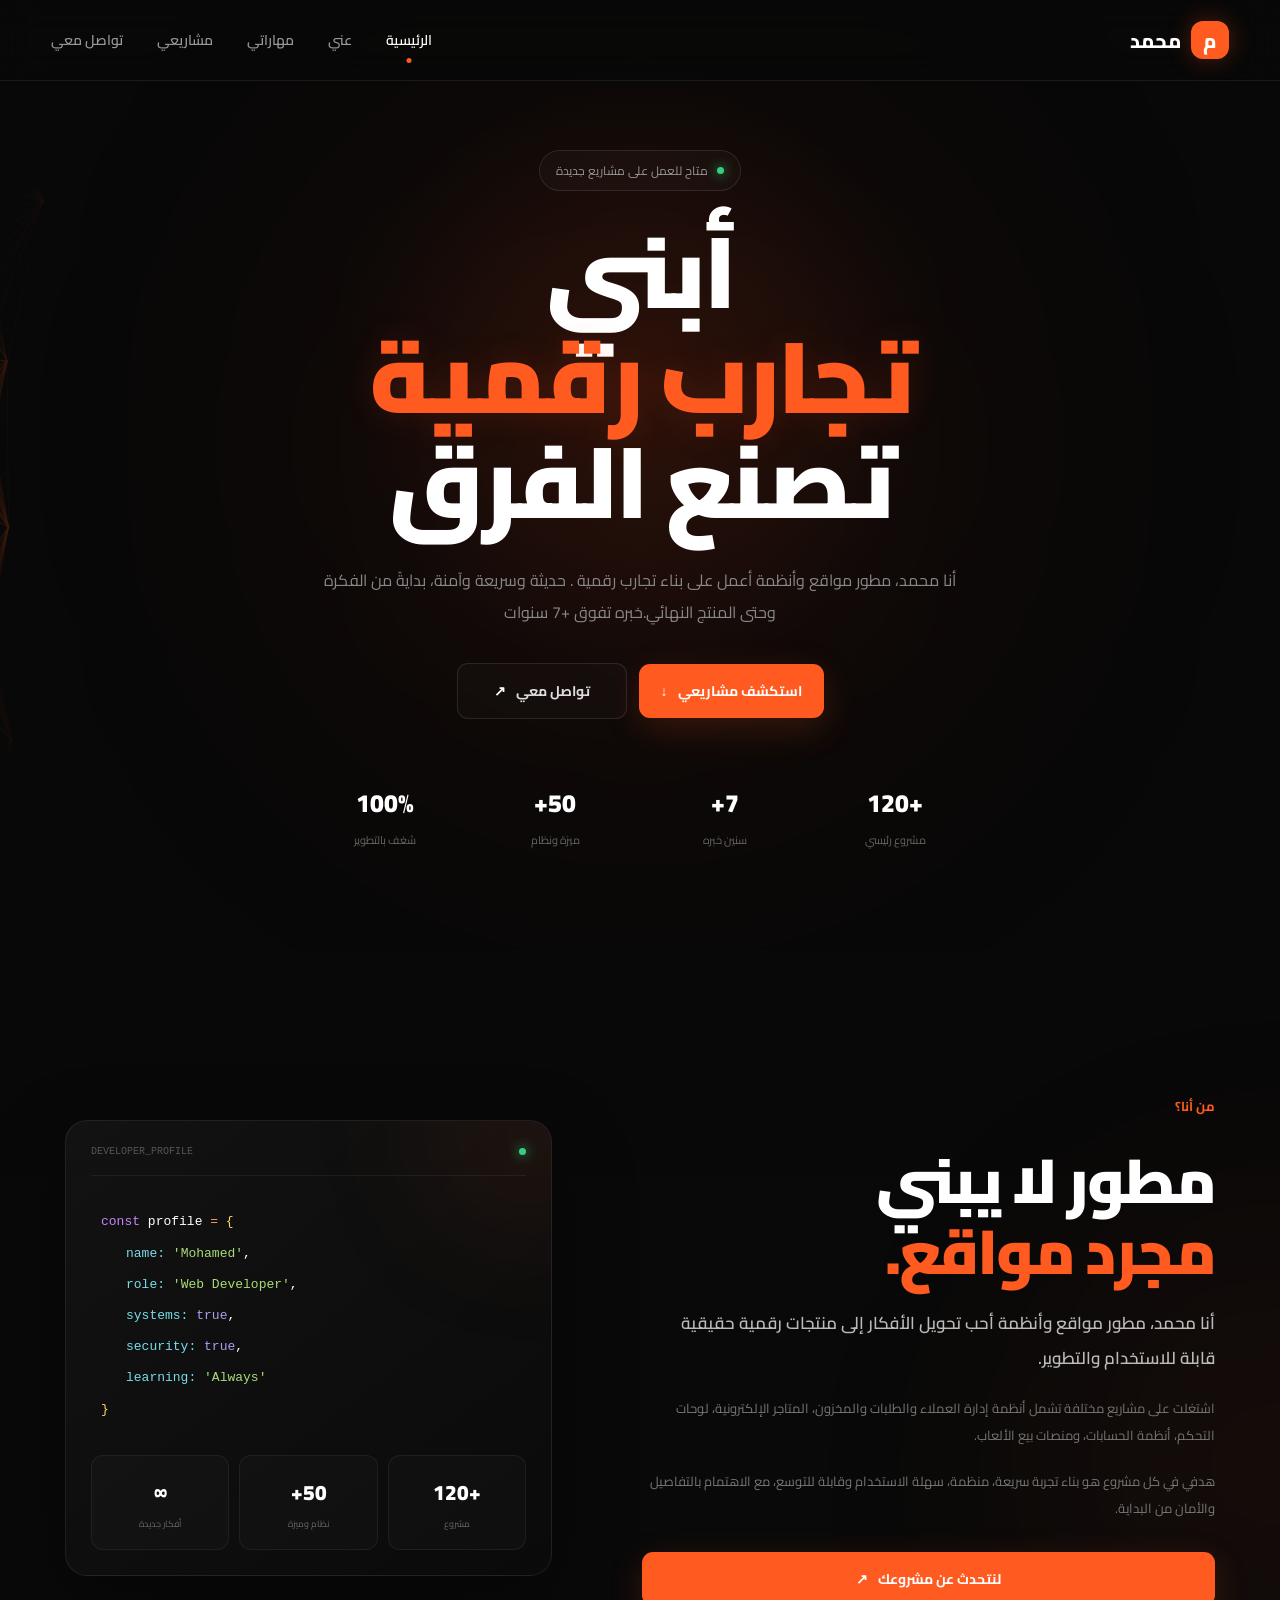
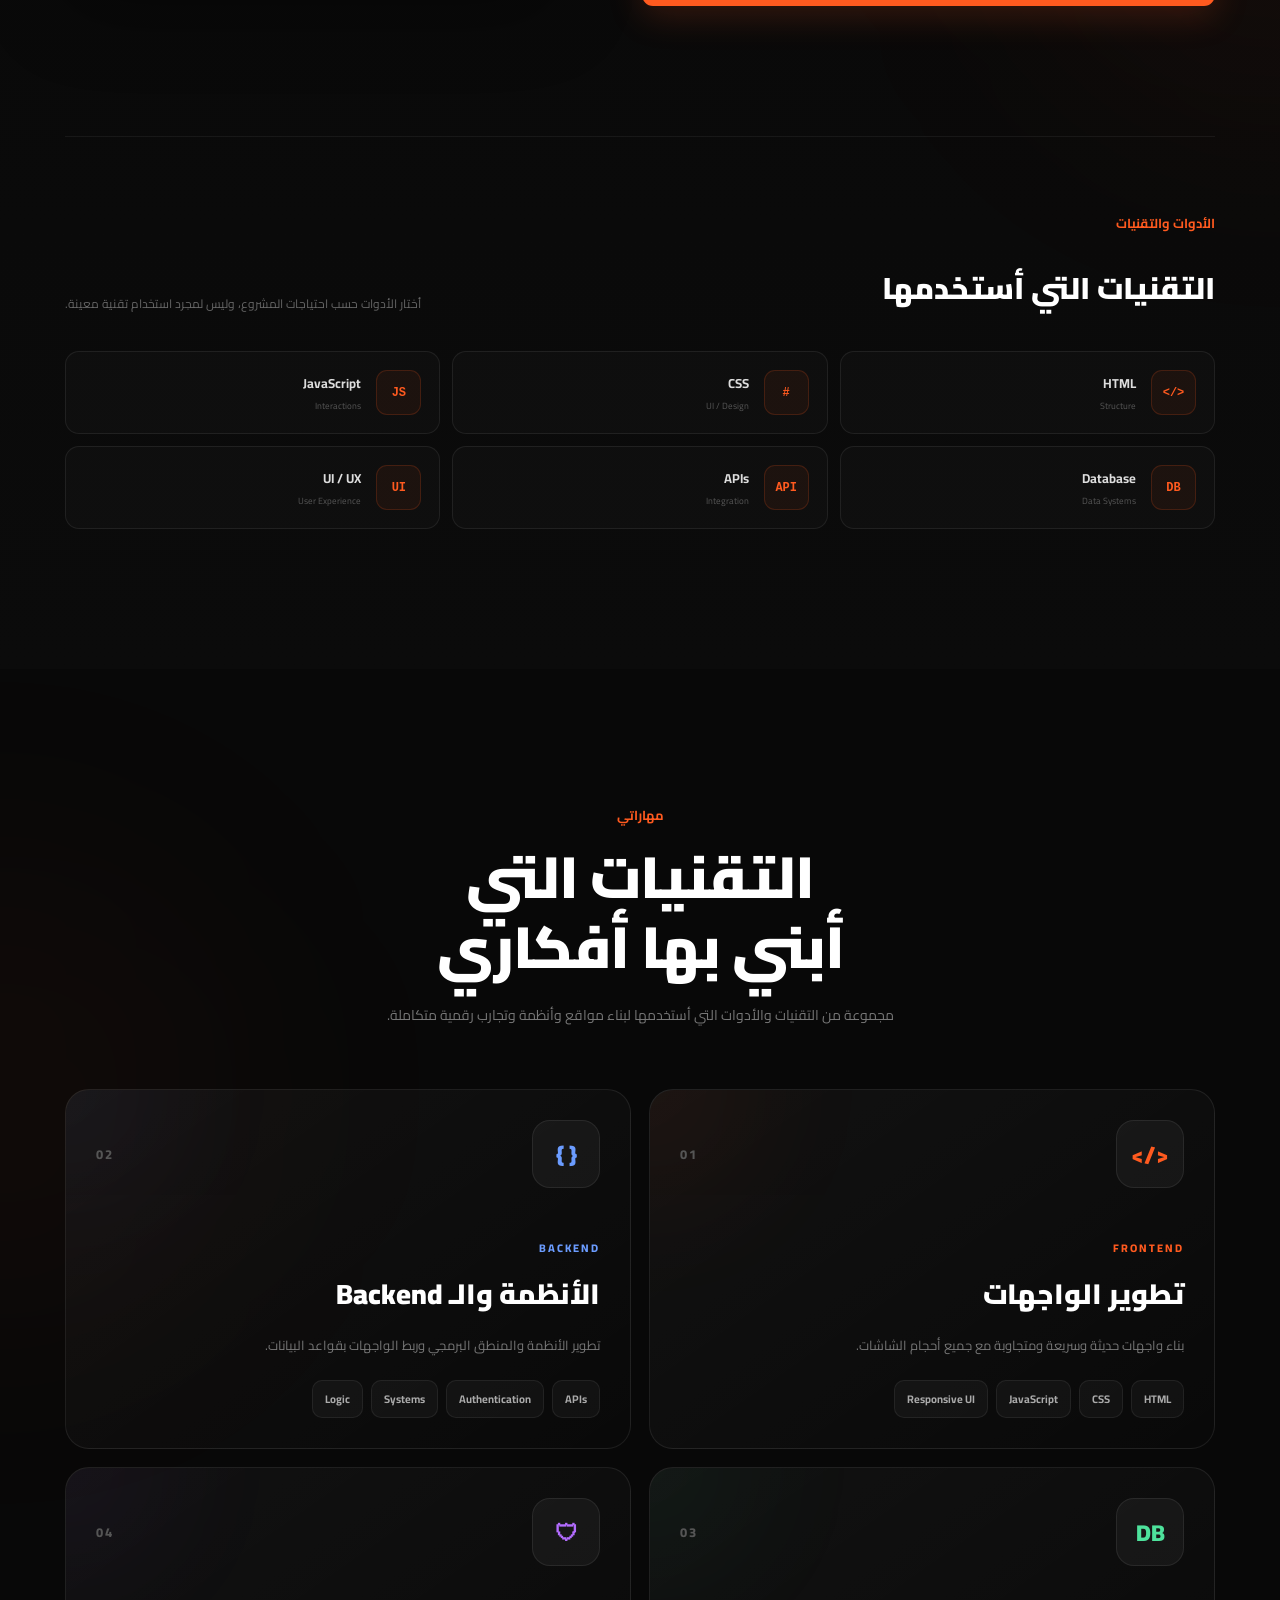
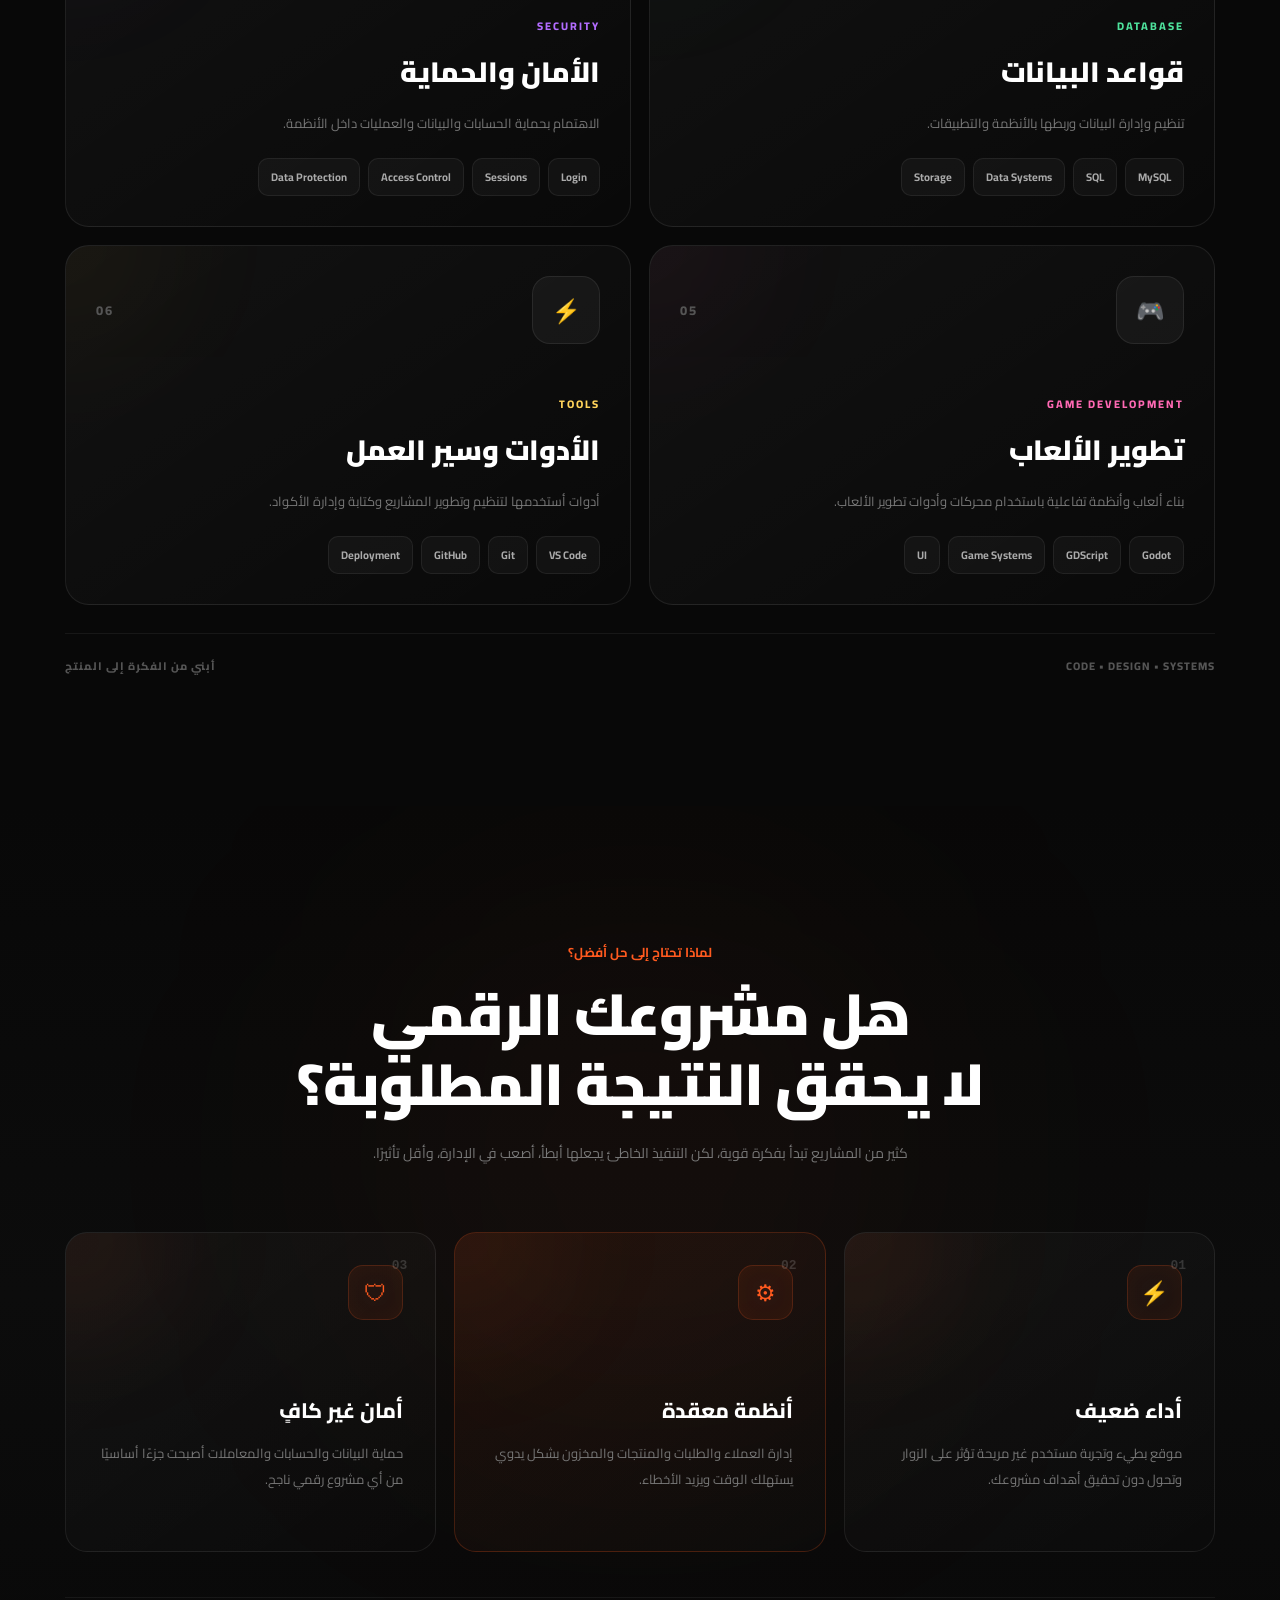
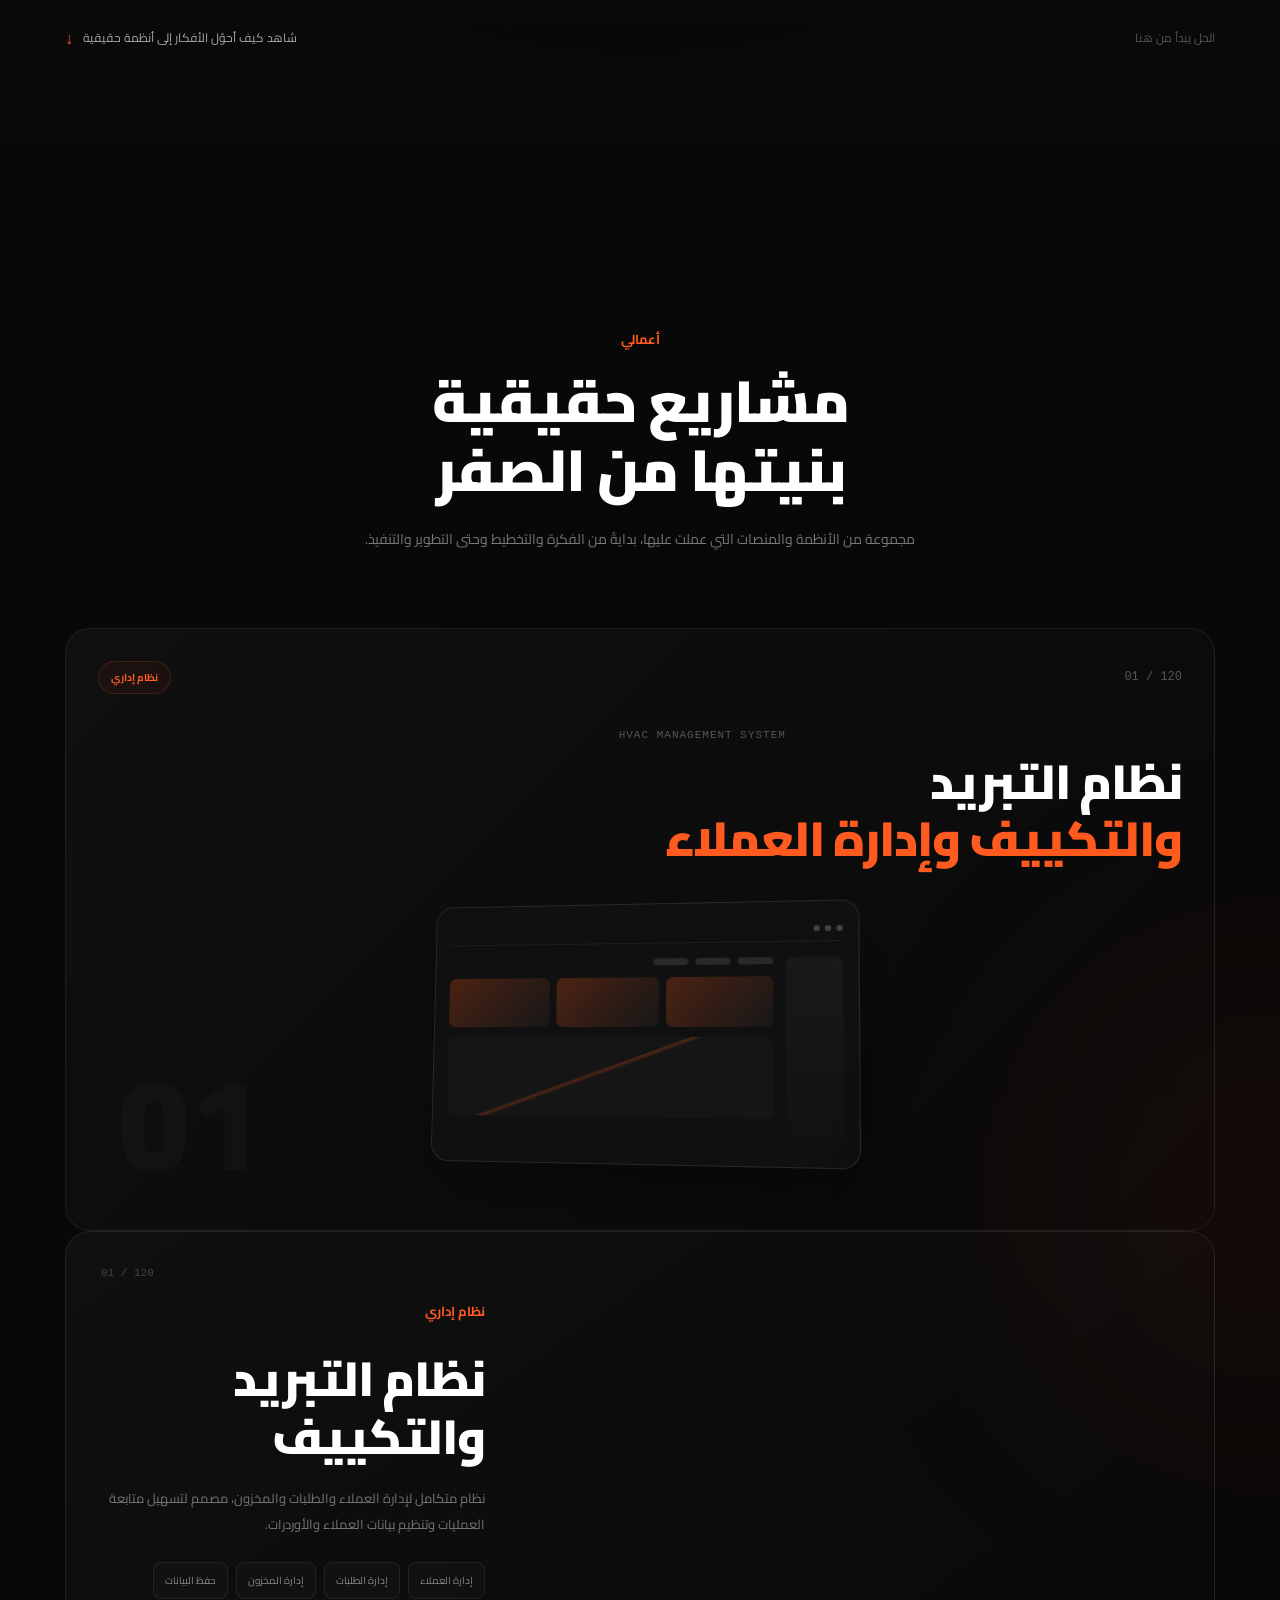
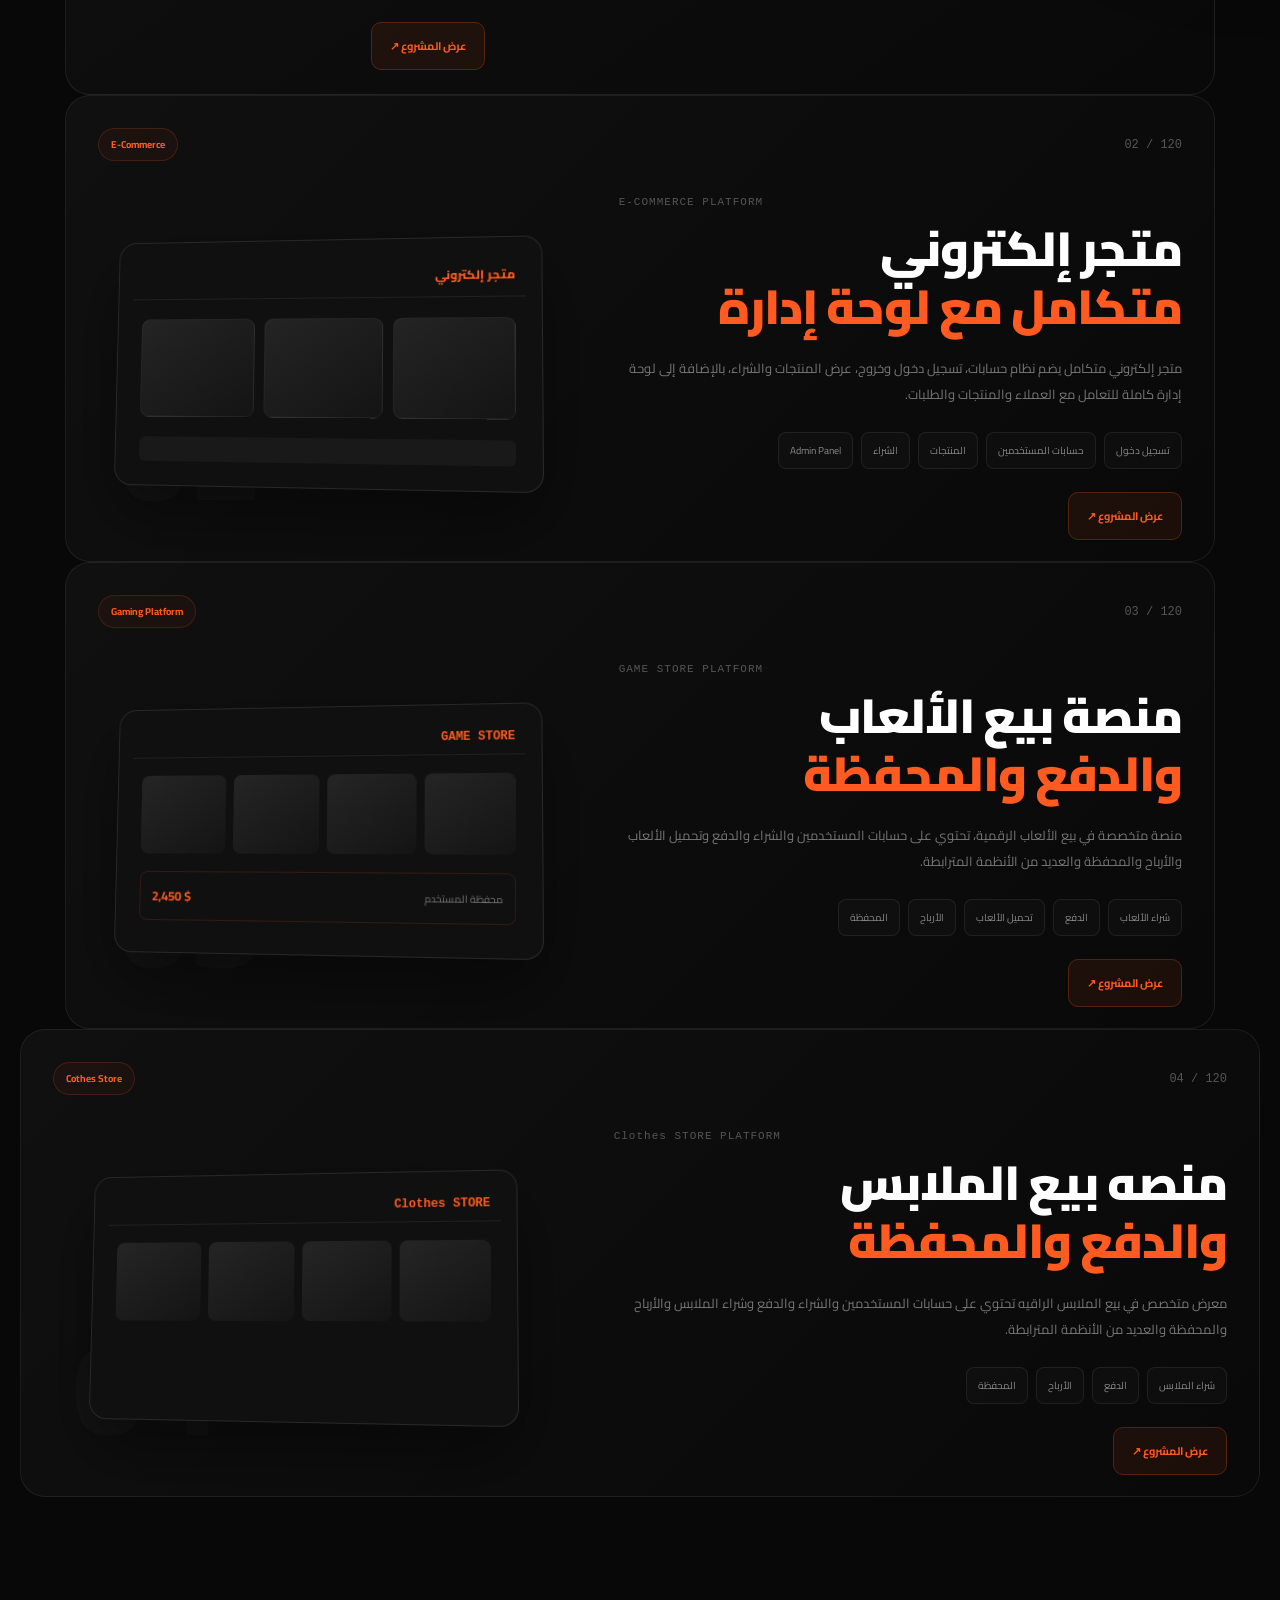
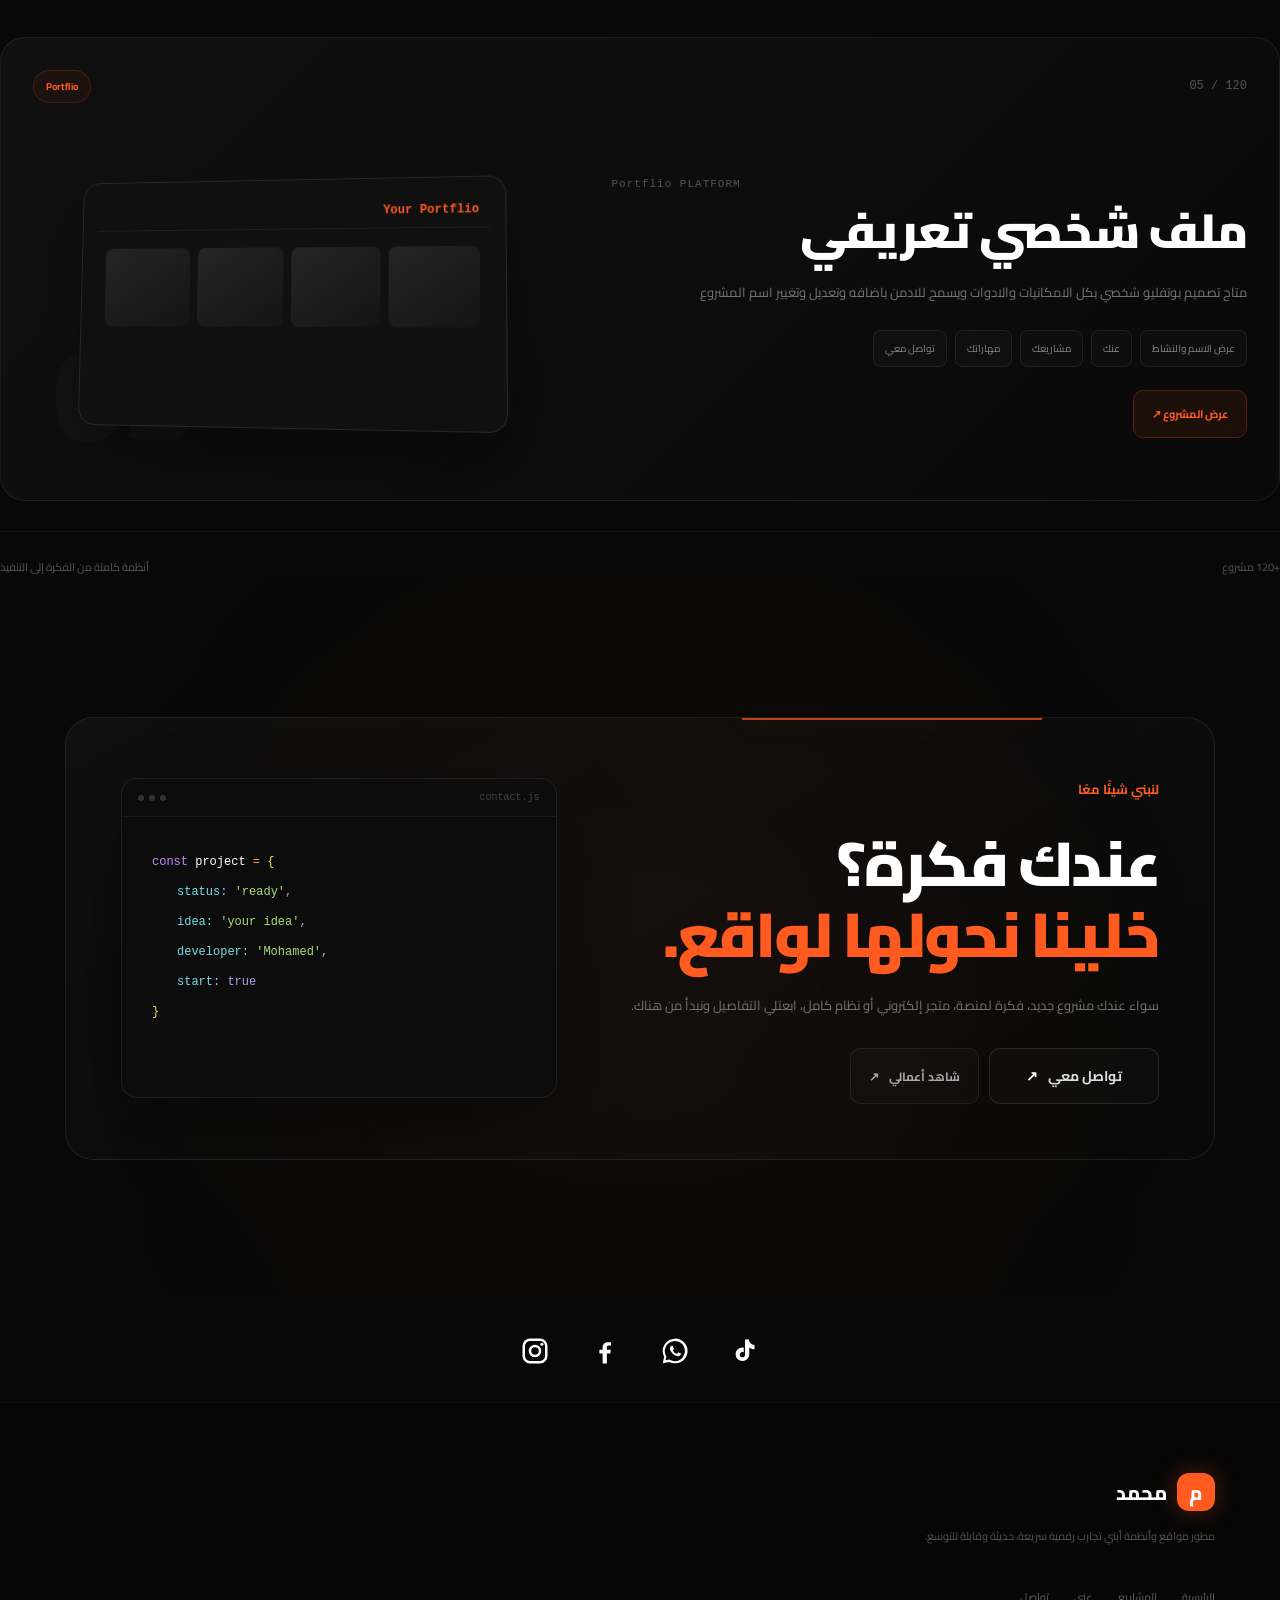
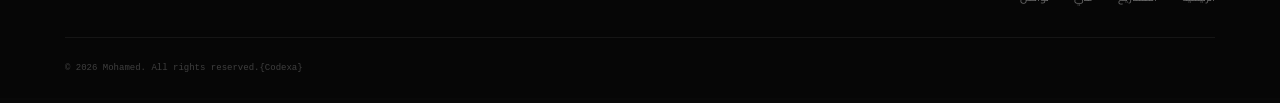
==== commit 8a0ffbc7: "Add files via upload" ====
--- a/index.html
+++ b/index.html
@@ -139,7 +139,7 @@
 
                     <div class="stat">
 
-                        <strong>+200</strong>
+                        <strong>+120</strong>
 
                         <span>
                            مشروع رئيسي 
@@ -158,7 +158,7 @@
 
                     <div class="stat">
 
-                        <strong>20+</strong>
+                        <strong>50+</strong>
 
                         <span>
                             ميزة ونظام
@@ -293,12 +293,12 @@
                 <div class="about-mini-stats">
 
                     <div>
-                        <strong>+200</strong>
+                        <strong>+120</strong>
                         <span>مشروع</span>
                     </div>
 
                     <div>
-                        <strong>20+</strong>
+                        <strong>50+</strong>
                         <span>نظام وميزة</span>
                     </div>
 
@@ -911,7 +911,7 @@
                 <div class="project-top">
 
                     <div class="project-index">
-                        01 / 03
+                        01 / 120
                     </div>
 
                     <div class="project-category">
@@ -998,7 +998,7 @@
     <div class="project-info">
 
         <span class="project-number">
-            01 / 03
+            01 / 120
         </span>
 
         <span class="section-label">
@@ -1056,7 +1056,7 @@
                 <div class="project-top">
 
                     <div class="project-index">
-                        02 / 03
+                        02 / 120
                     </div>
 
                     <div class="project-category">
@@ -1147,7 +1147,8 @@
                 <div class="project-top">
 
                     <div class="project-index">
-                        03 / 03
+                        03 / 120
+                    
                     </div>
 
                     <div class="project-category">
@@ -1243,7 +1244,7 @@
                 <div class="project-top">
 
                     <div class="project-index">
-                        04 / 04
+                        04 / 120
                     </div>
 
                     <div class="project-category">
@@ -1344,7 +1345,7 @@
                 <div class="project-top">
 
                     <div class="project-index">
-                        05 / 05
+                        05 / 120
                     </div>
 
                     <div class="project-category">
@@ -1432,7 +1433,7 @@
         <div class="projects-footer">
 
             <span>
-                +200 مشروع
+                +120 مشروع
             </span>
 
             <span>
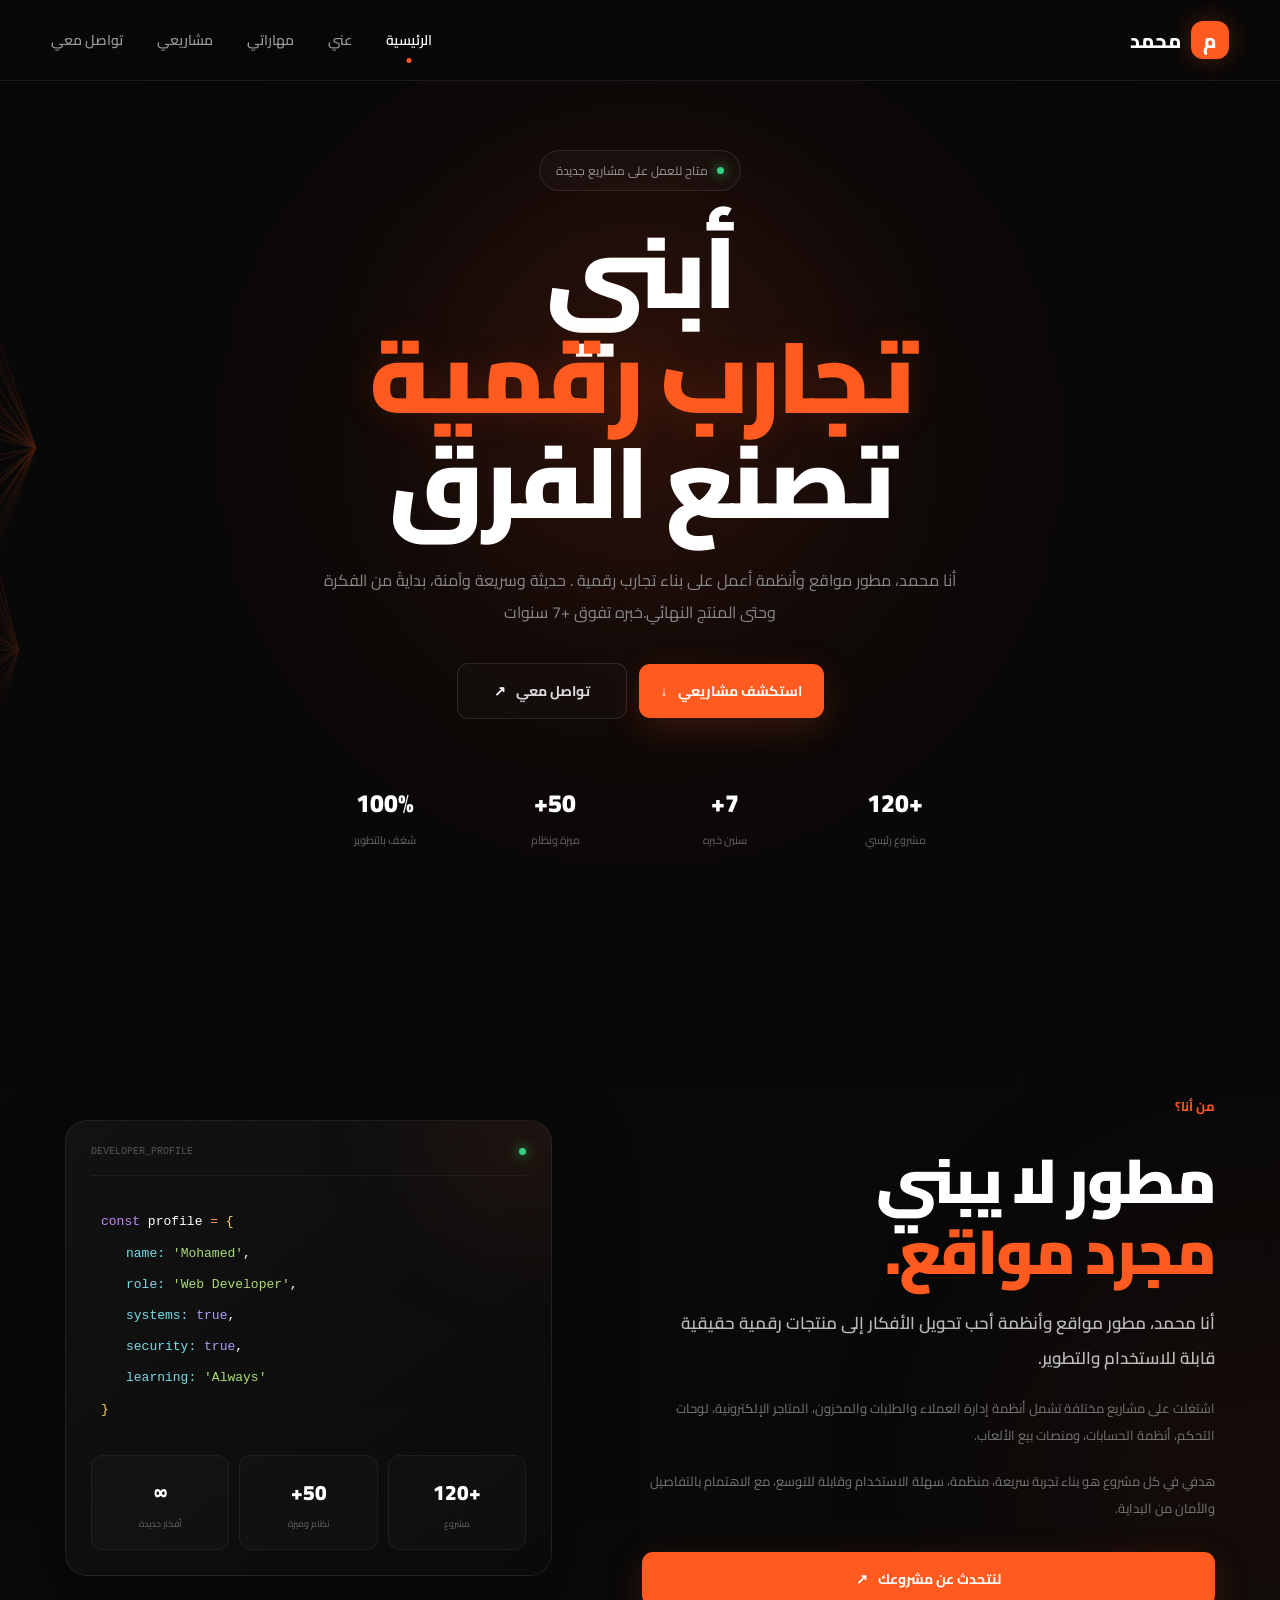
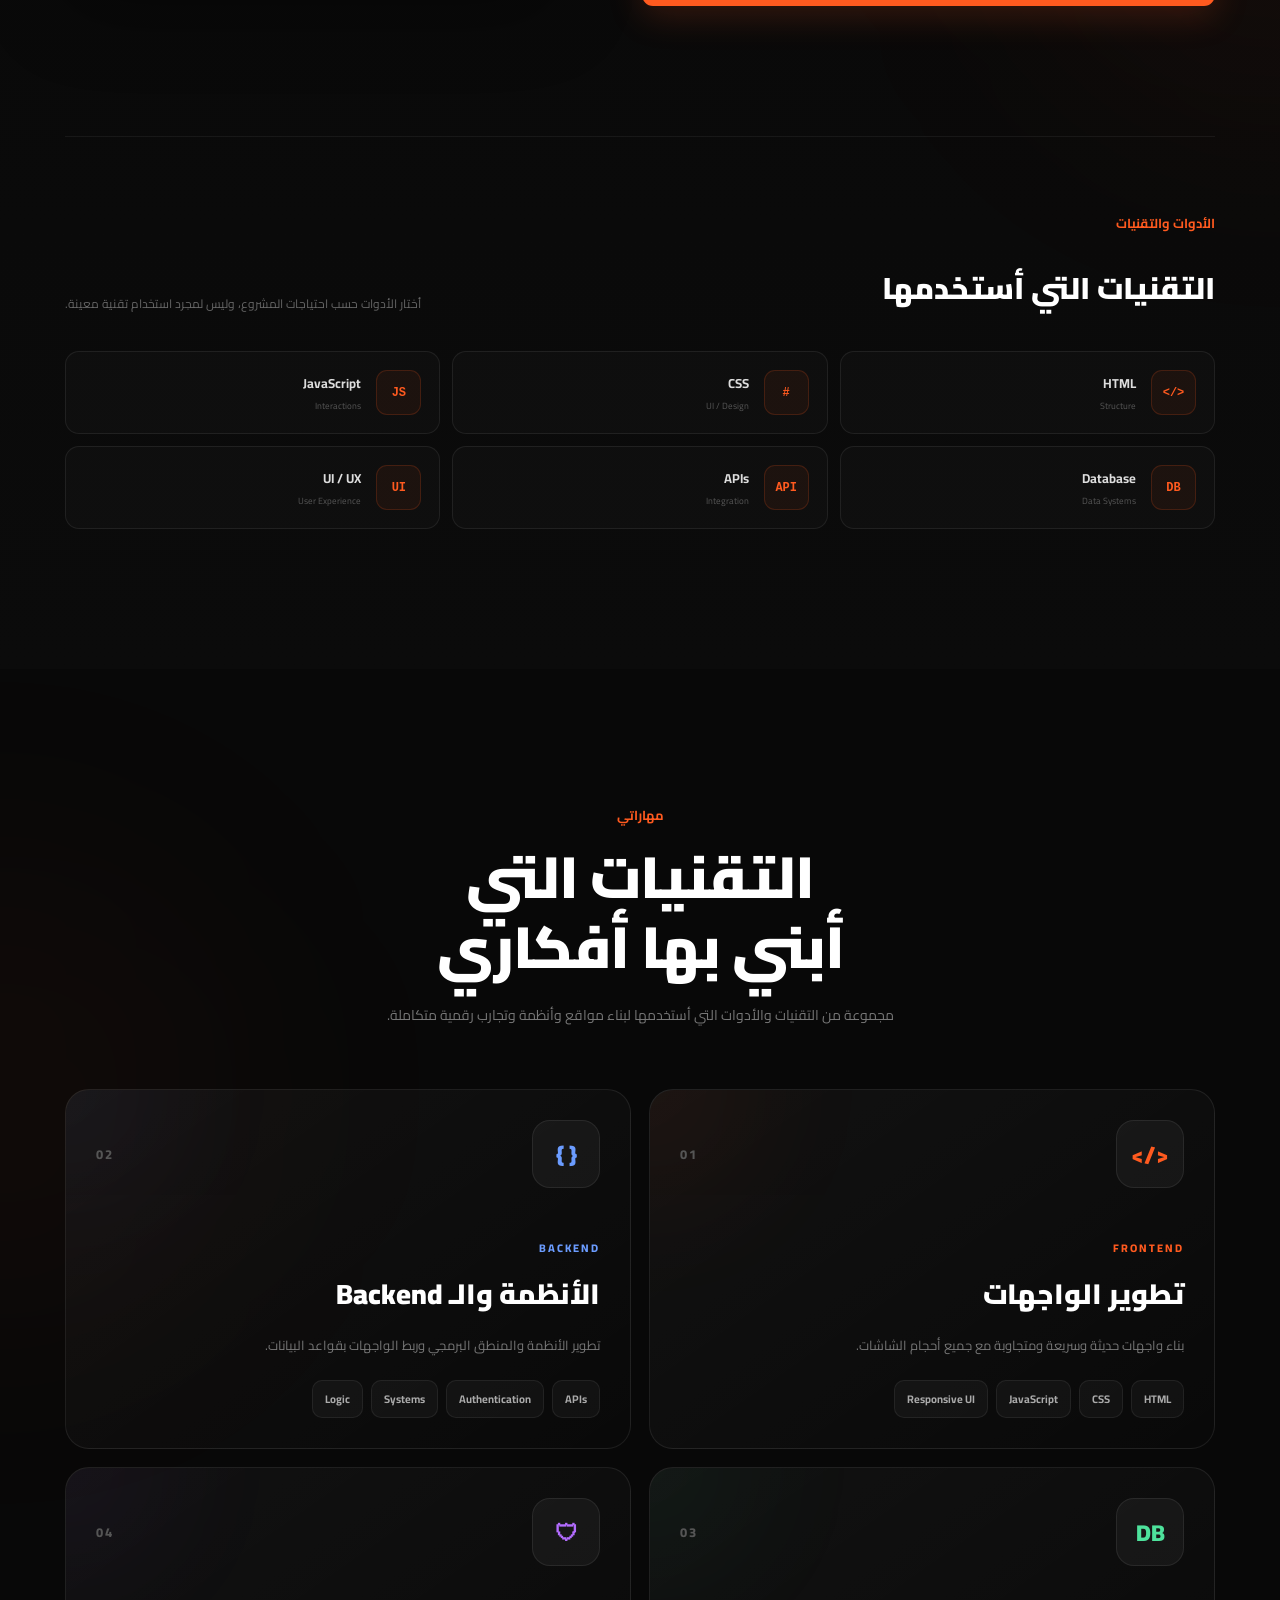
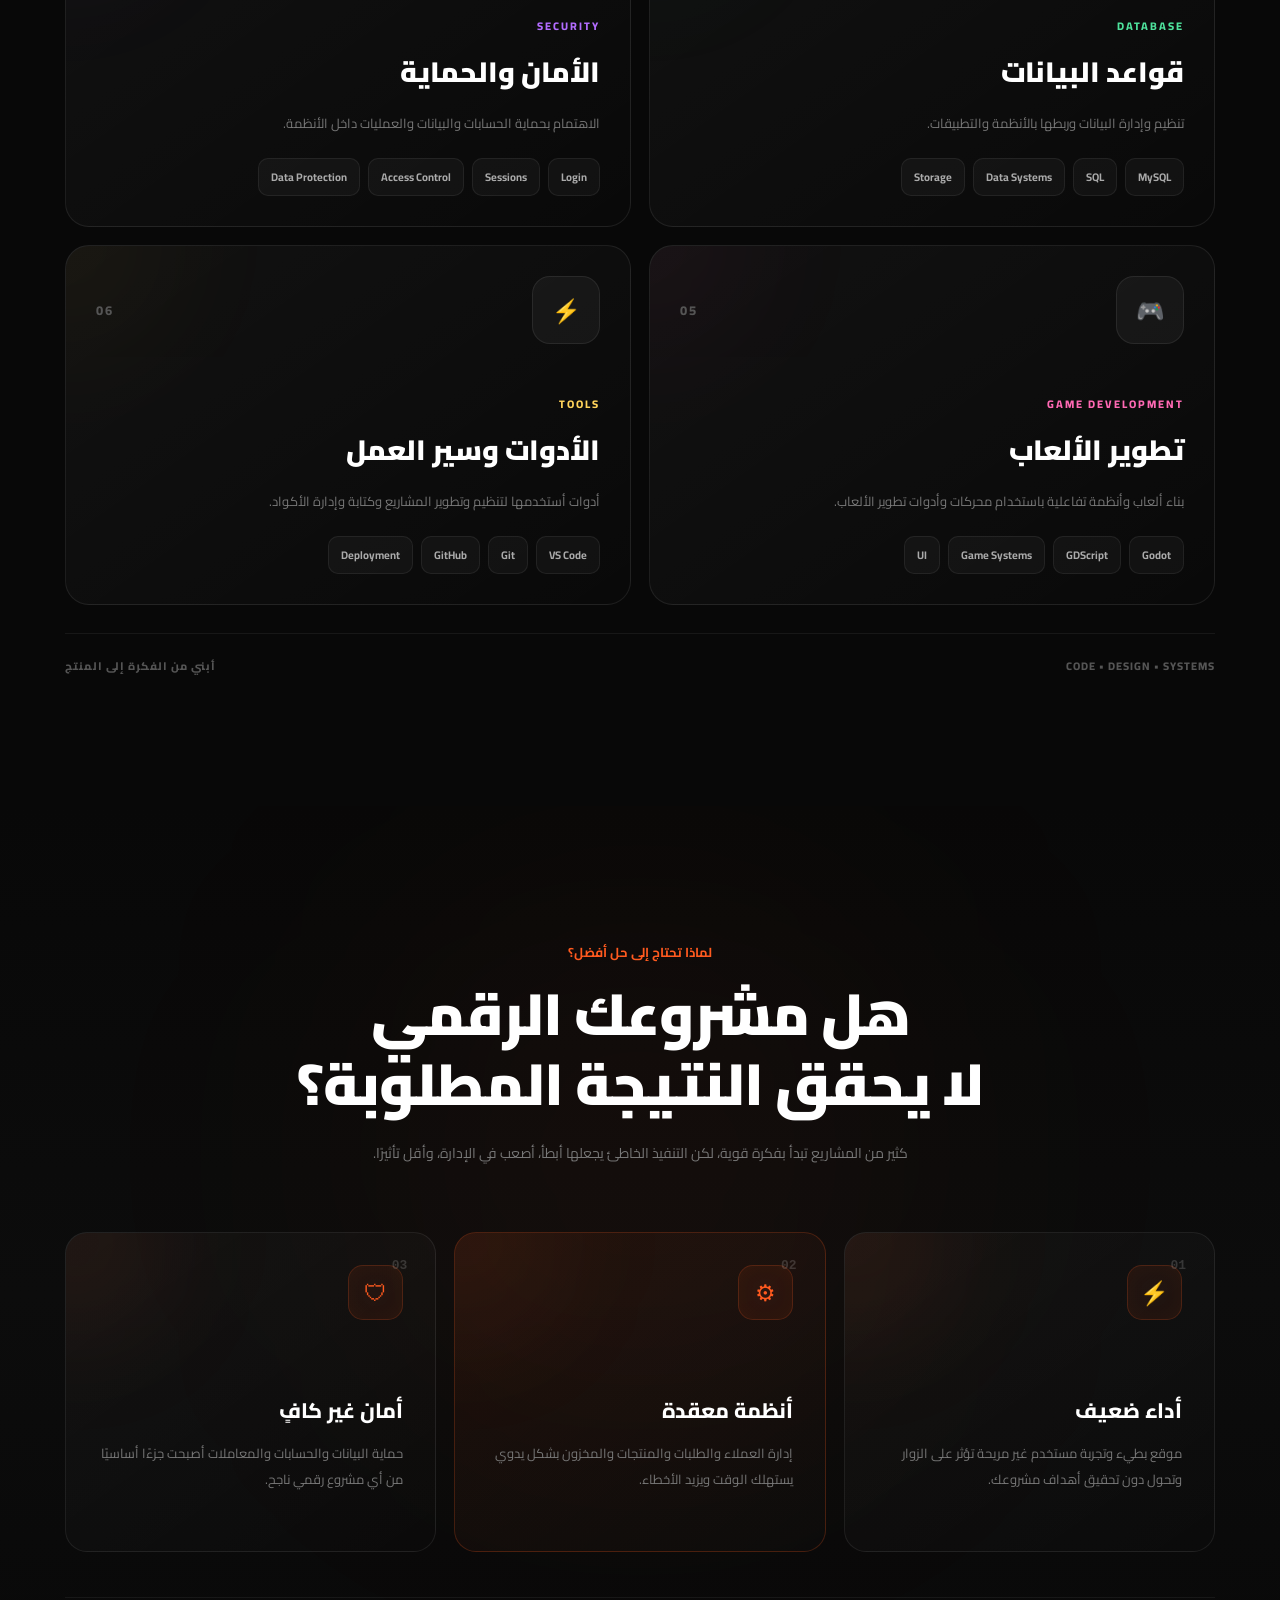
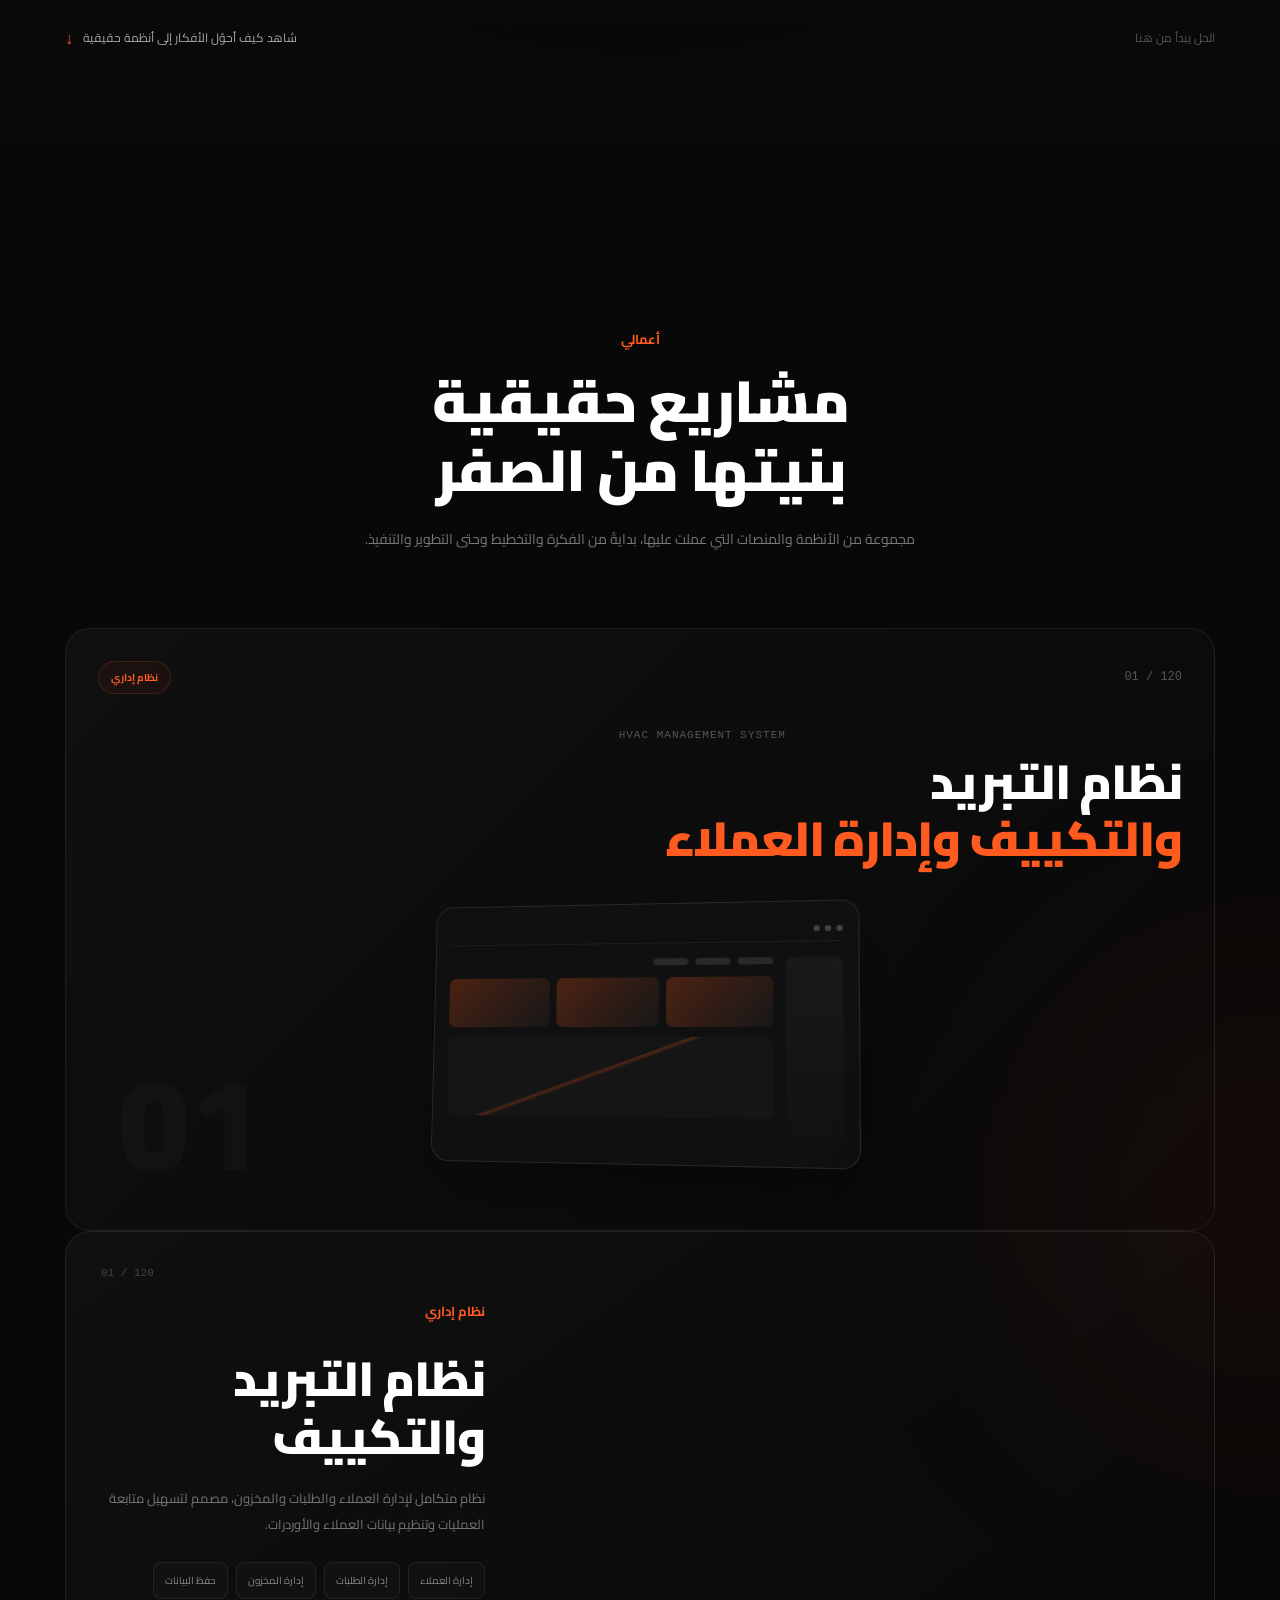
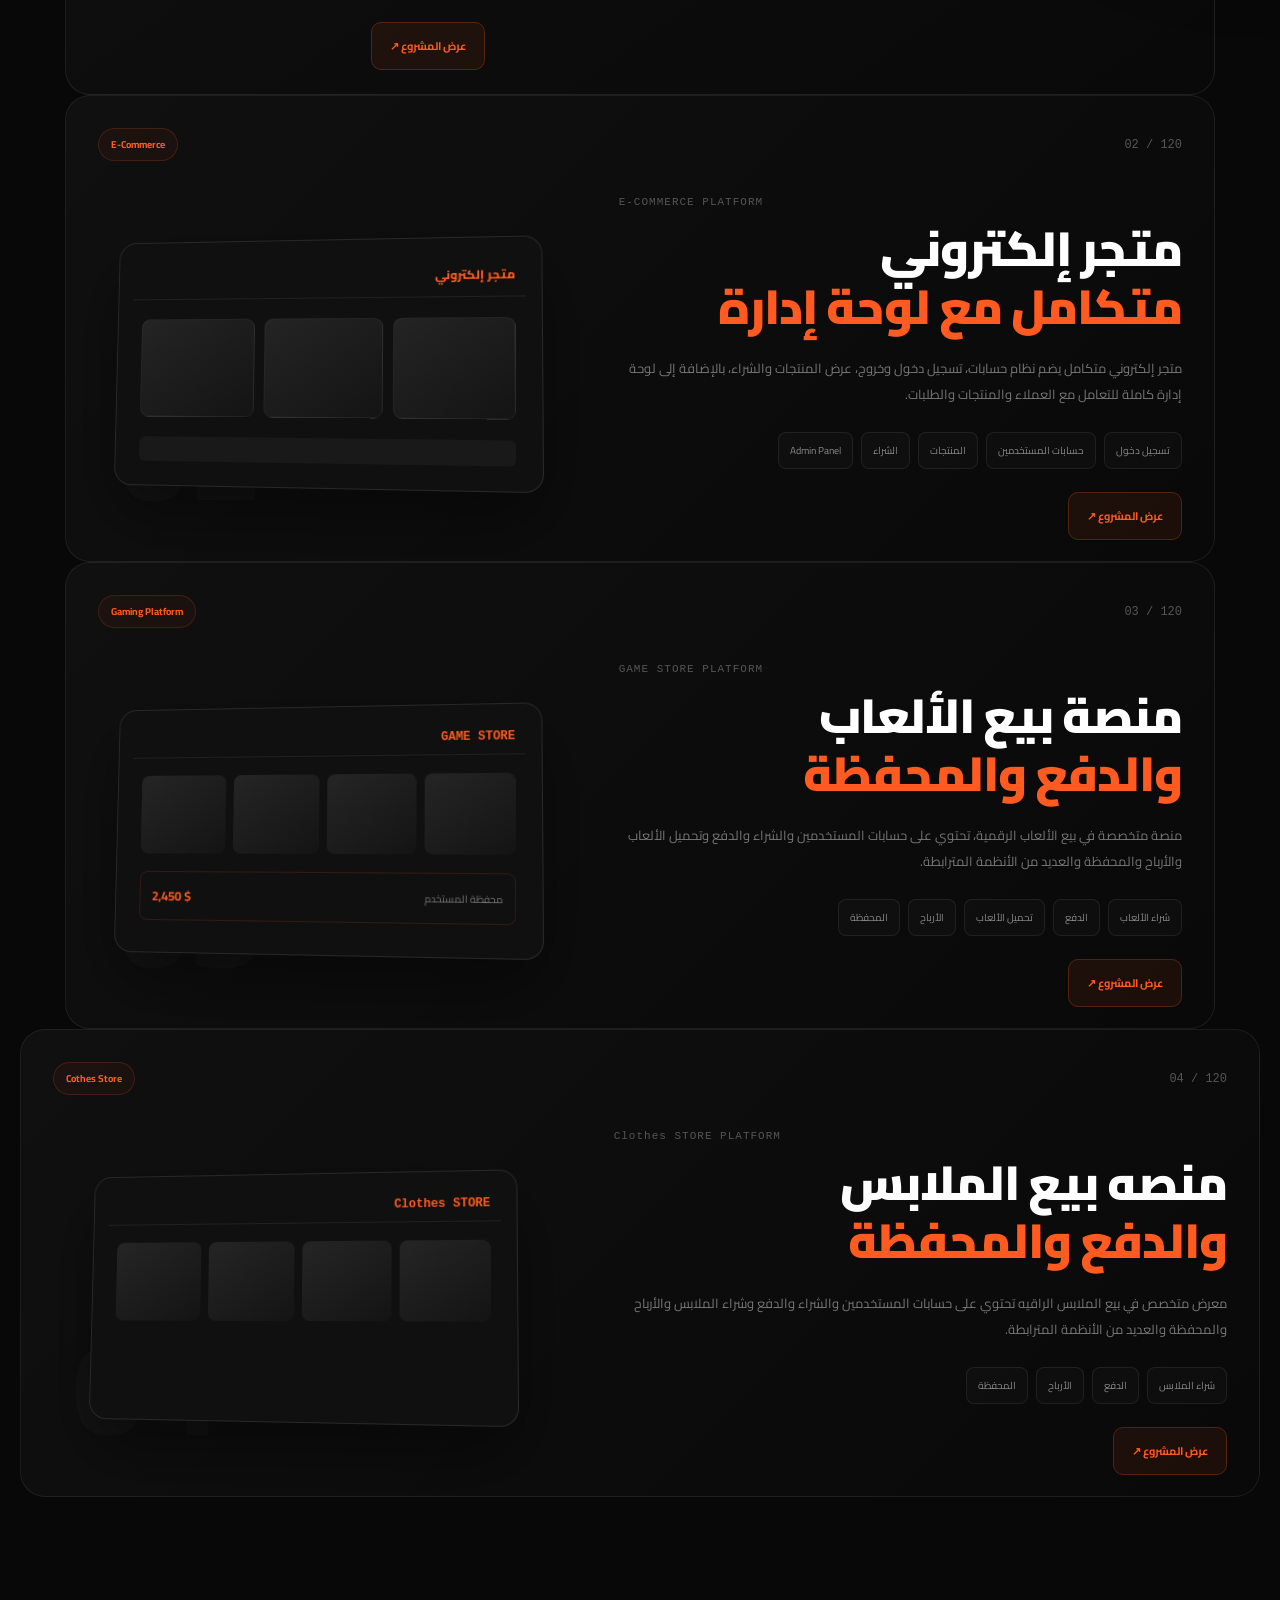
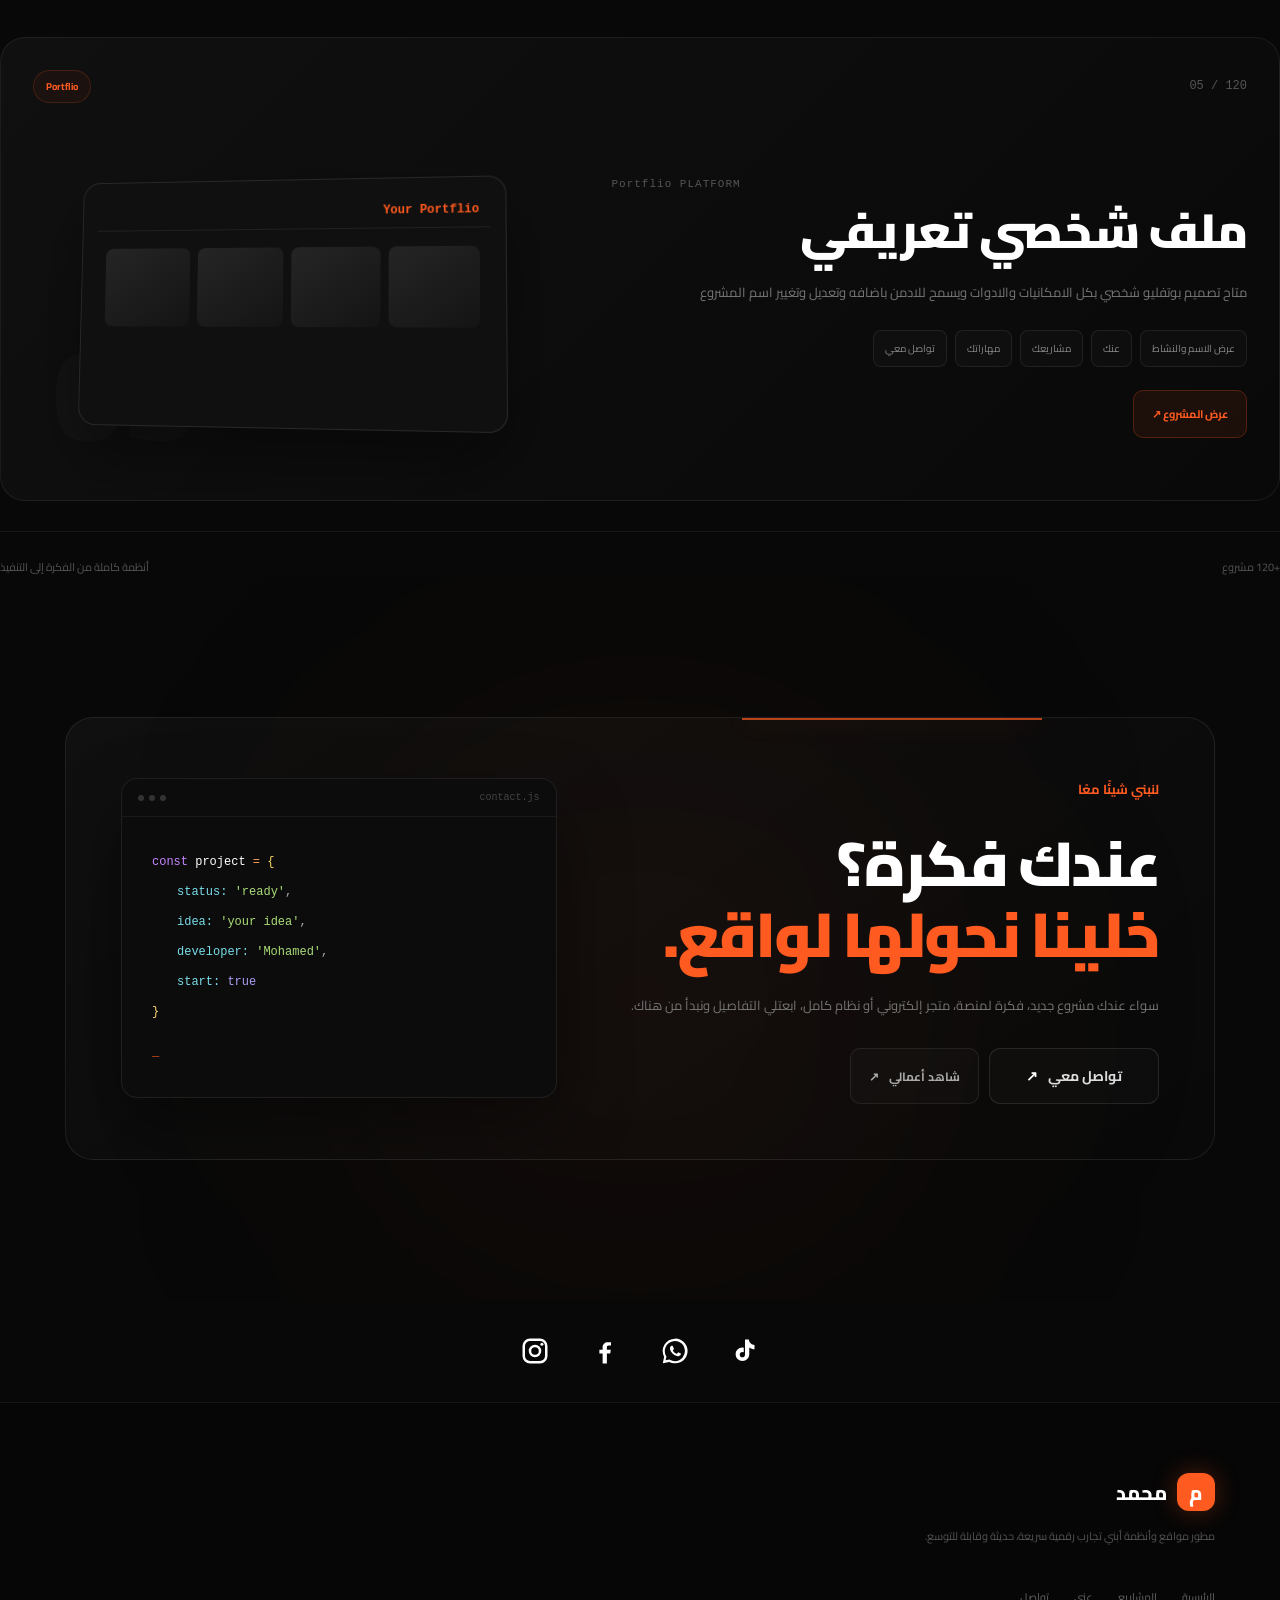
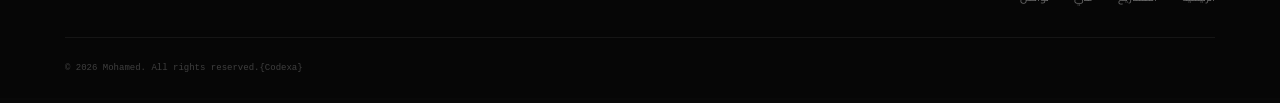
==== commit 7a285a20: "Add files via upload" ====
--- a/index.html
+++ b/index.html
@@ -9,7 +9,7 @@
 <link rel="manifest" href="manifest.json">
 
 <meta name="theme-color" content="#00e5ff">
-
+<link rel="icon" type="image/png" href="mm.png">
 <link rel="apple-touch-icon" href="codexa-icon.png">
     <title>محمد | Web Developer</title>
 
